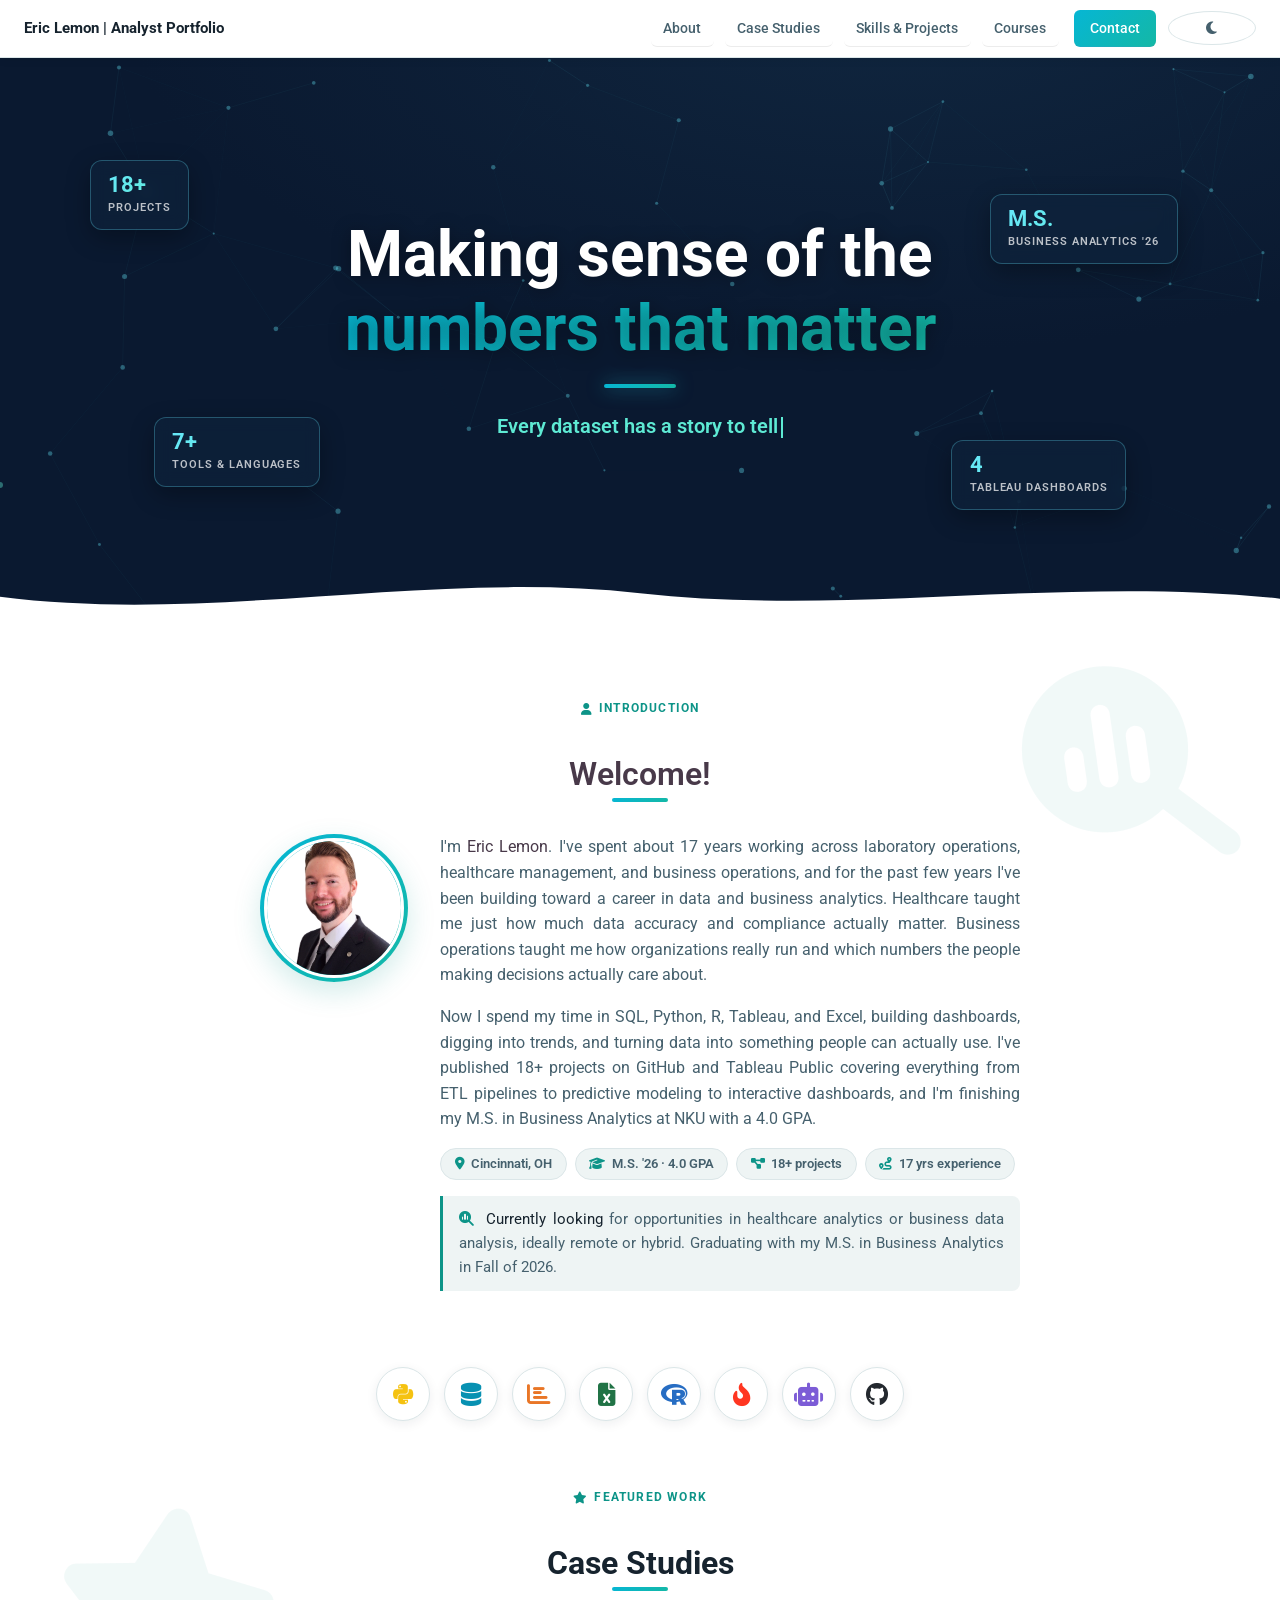
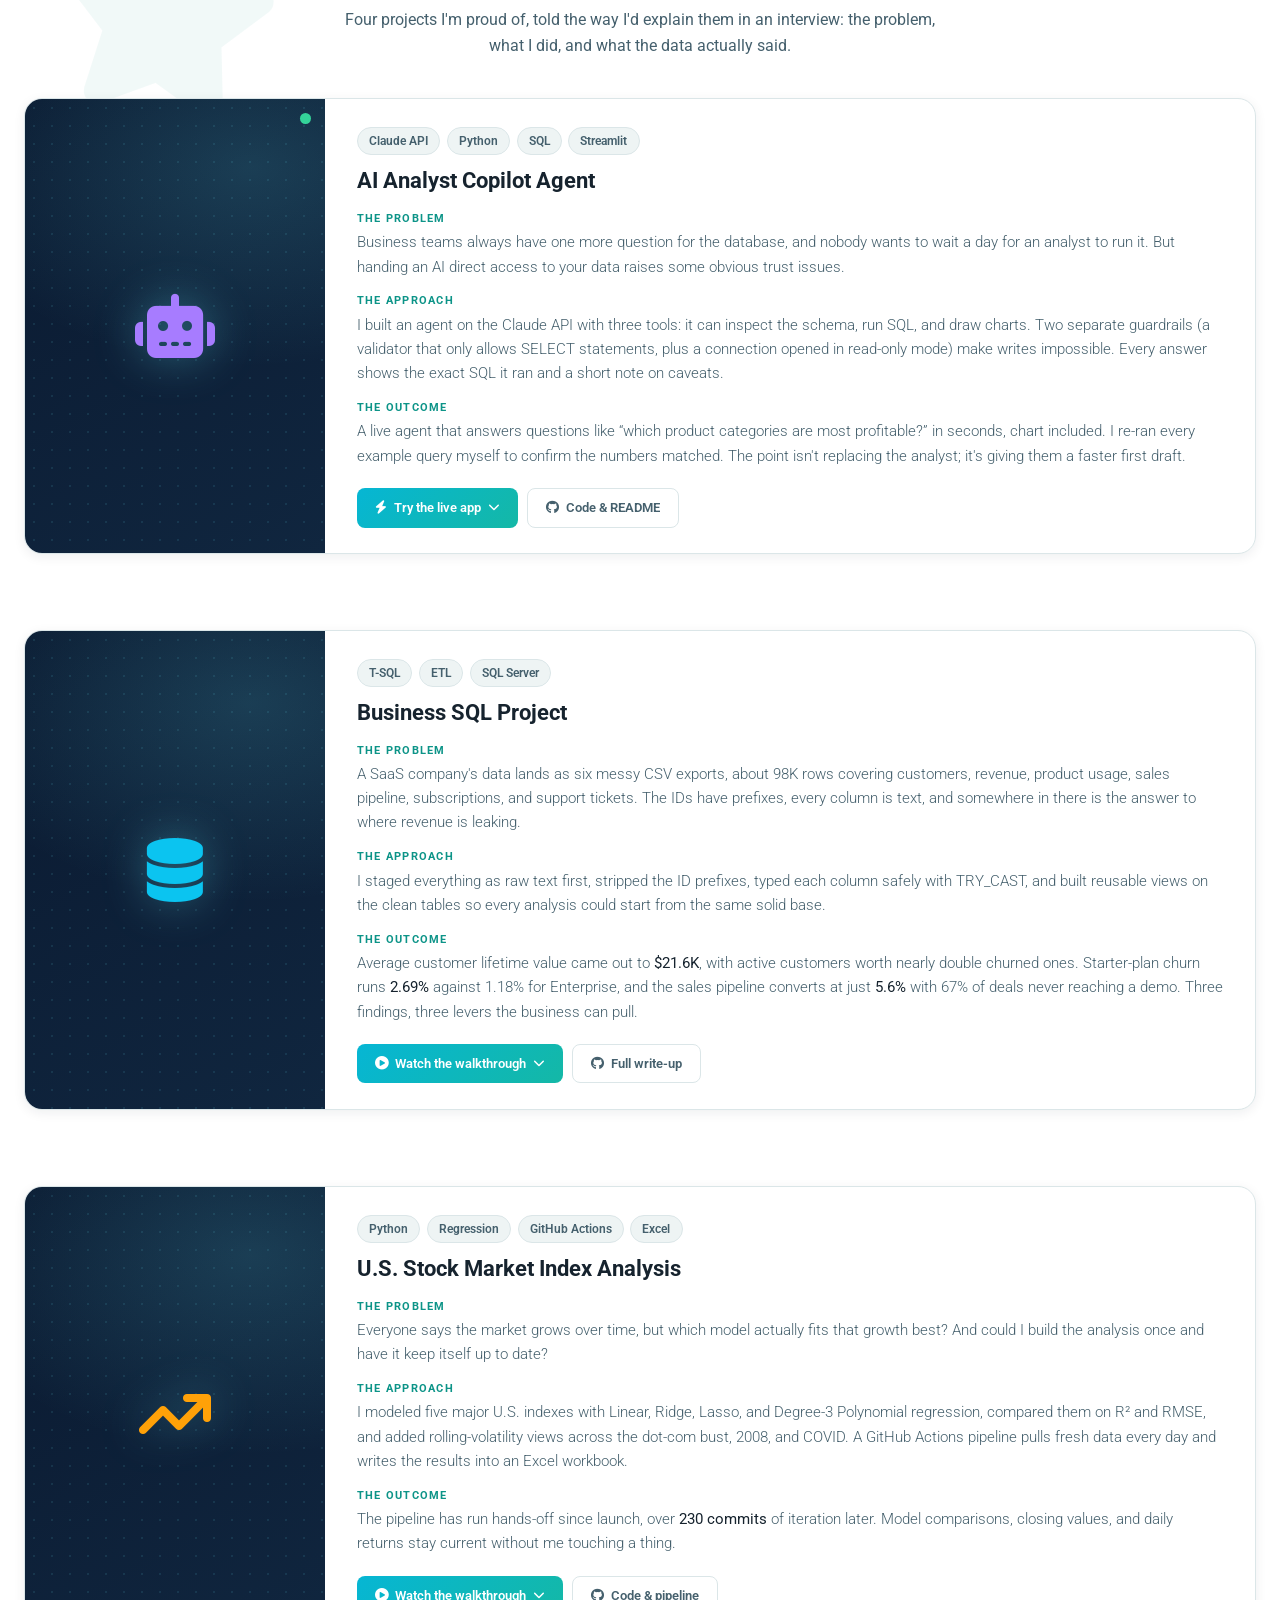
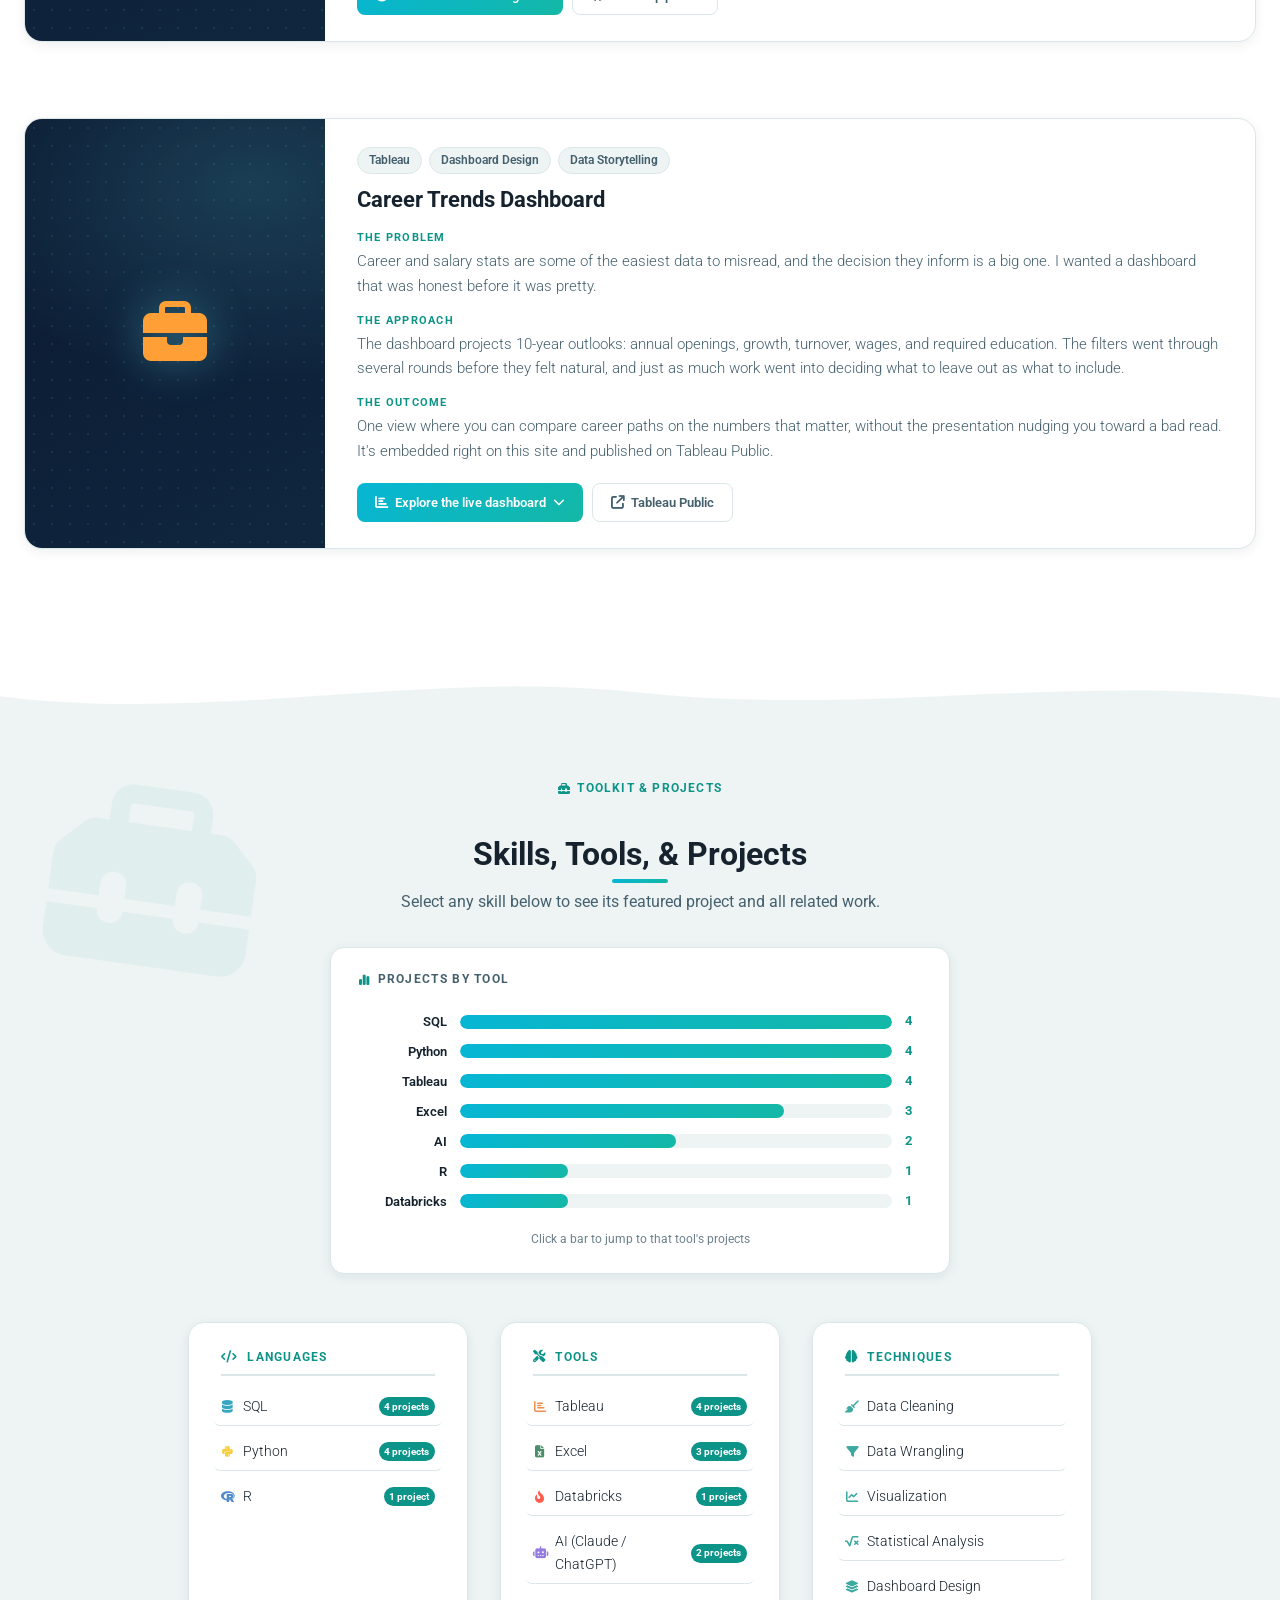
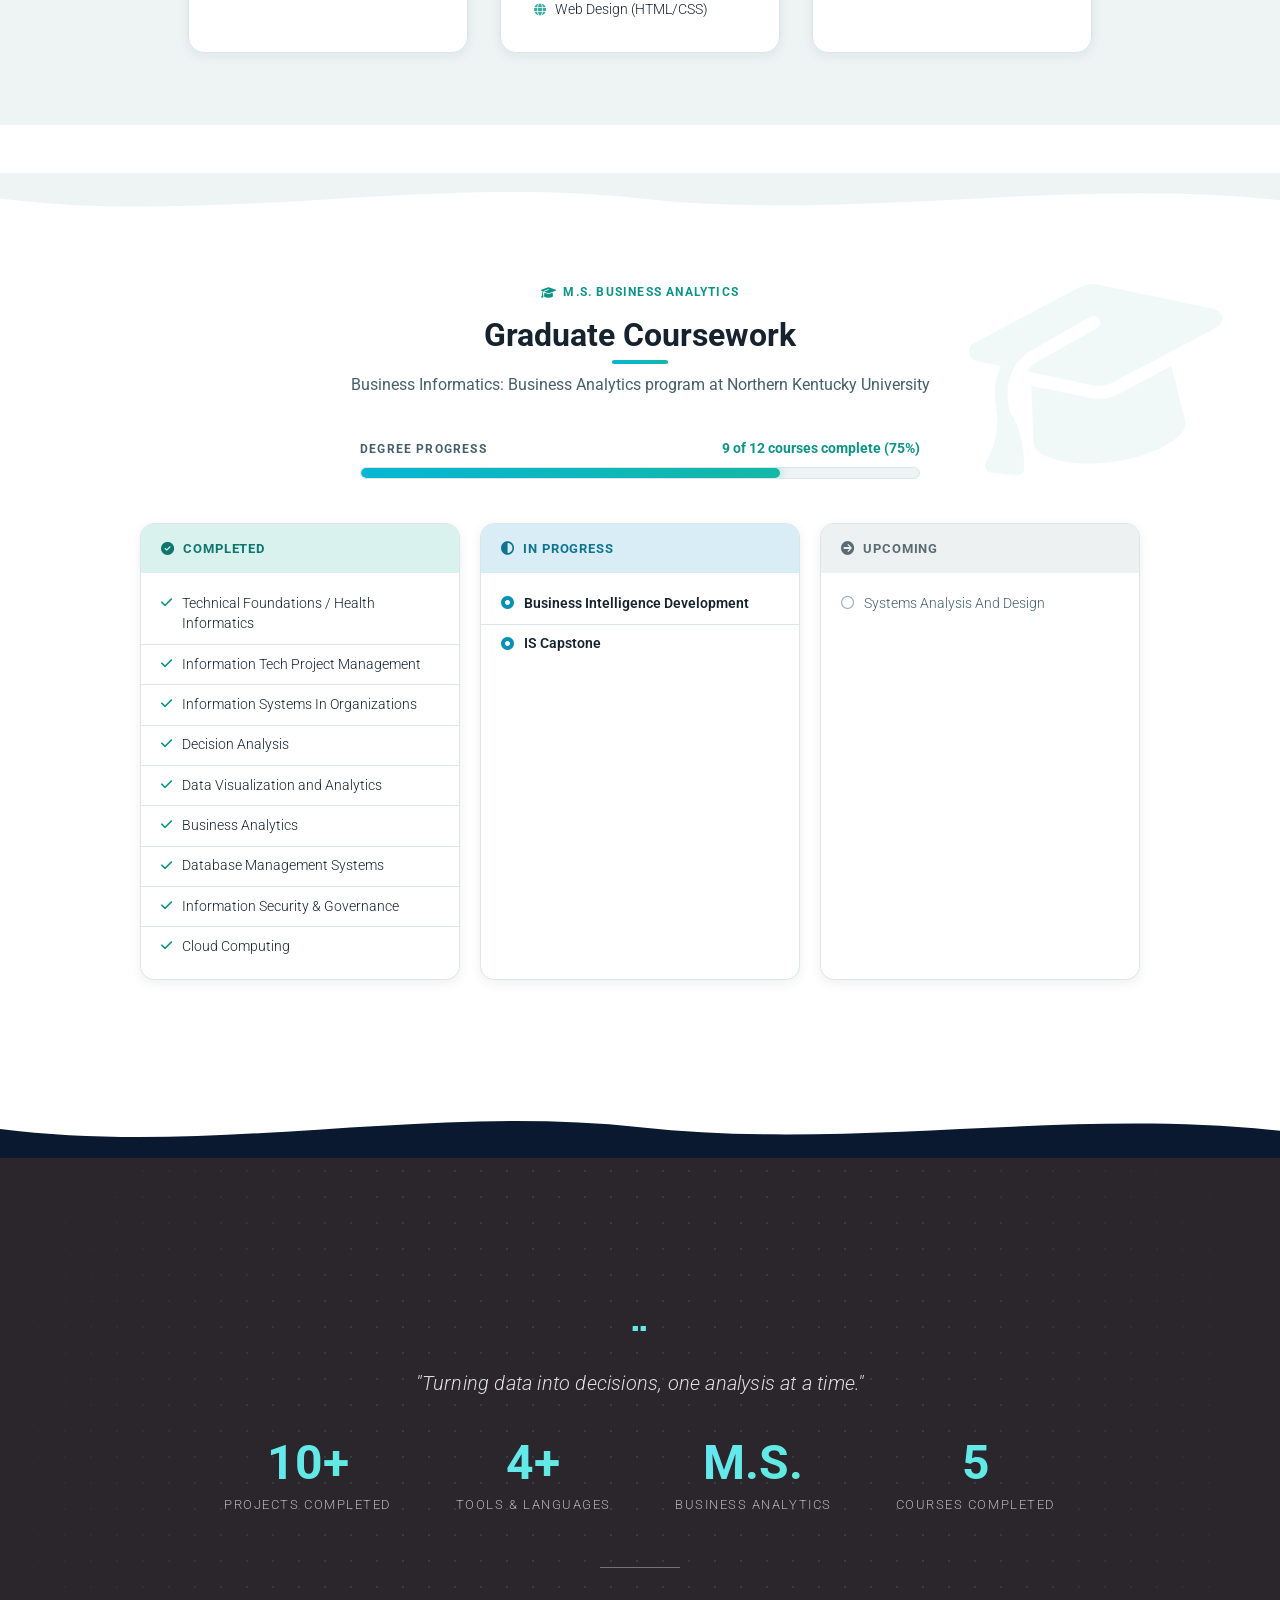
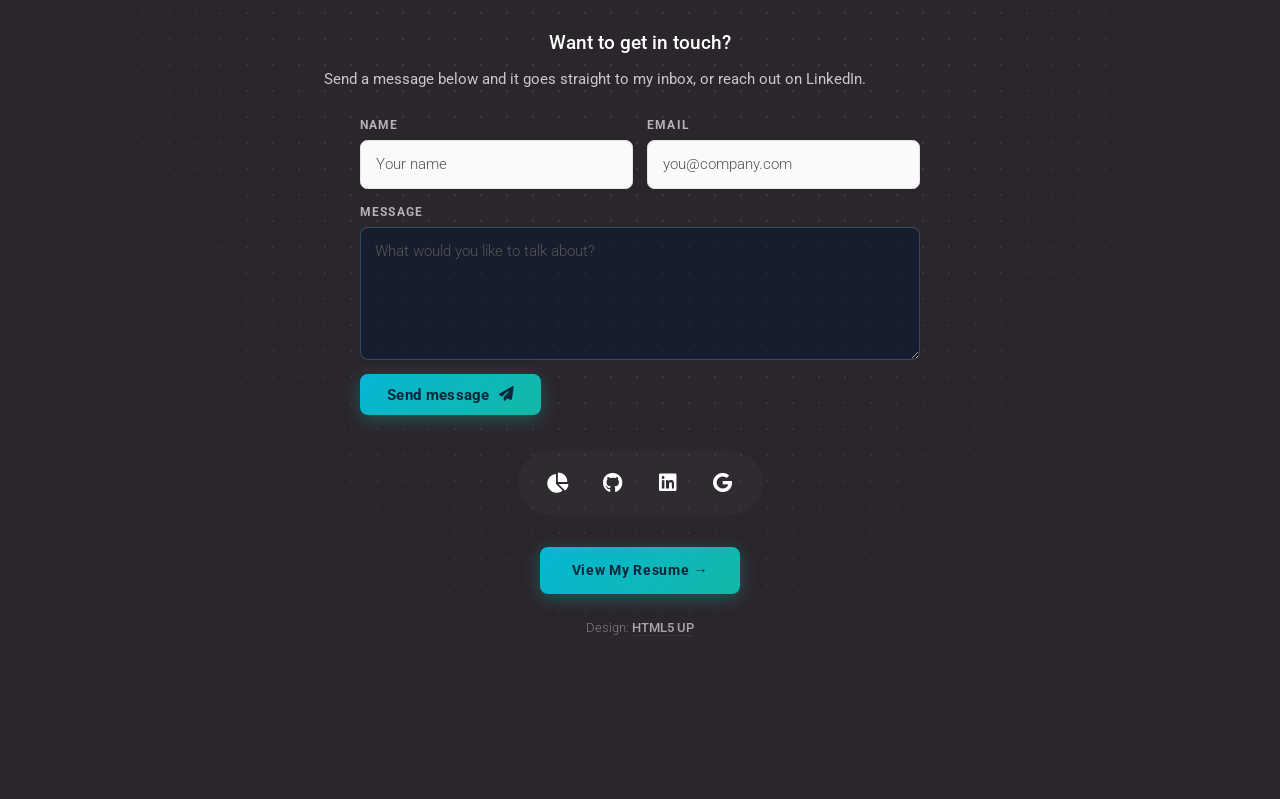
==== index.html @ 539ab20c "Rewrite About section to reflect real 17-year background Replaces the generic lab-tech framing with " ====
<!DOCTYPE HTML>
<html lang="en">
	<head>
		<!-- Google Tag Manager -->
		<script>(function(w,d,s,l,i){w[l]=w[l]||[];w[l].push({'gtm.start':
		new Date().getTime(),event:'gtm.js'});var f=d.getElementsByTagName(s)[0],
		j=d.createElement(s),dl=l!='dataLayer'?'&l='+l:'';j.async=true;j.src=
		'https://www.googletagmanager.com/gtm.js?id='+i+dl;f.parentNode.insertBefore(j,f);
		})(window,document,'script','dataLayer','GTM-KCMDSTGP');</script>

		<title>Eric Lemon | Data &amp; Business Analyst</title>
		<meta charset="utf-8" />
		<meta name="viewport" content="width=device-width, initial-scale=1, user-scalable=no" />
		<meta name="description" content="Eric Lemon, Business Analytics graduate student specializing in Tableau dashboards, SQL analysis, Python data pipelines, and data storytelling. M.S. candidate at Northern Kentucky University." />

		<meta property="og:type"        content="website" />
		<meta property="og:title"       content="Eric Lemon | Data &amp; Business Analyst" />
		<meta property="og:description" content="Portfolio of data and business analytics projects covering Tableau, SQL, Python, R, and Databricks. M.S. Business Analytics candidate." />
		<meta property="og:image"       content="https://ewlemon.github.io/EricLemonAnalystPortfolio.github.io/images/og-card.png" />
		<meta property="og:url"         content="https://ewlemon.github.io/EricLemonAnalystPortfolio.github.io/" />
		<meta name="twitter:card"       content="summary_large_image" />

		<link rel="icon" type="image/svg+xml" href="images/favicon.svg" />

		<link rel="stylesheet" href="assets/css/main.css?v=6" />
		<link rel="stylesheet" href="https://cdnjs.cloudflare.com/ajax/libs/font-awesome/6.5.0/css/all.min.css" />
		<link href="https://fonts.googleapis.com/css2?family=Roboto:wght@400;500;700&display=swap" rel="stylesheet">
		<noscript><link rel="stylesheet" href="assets/css/noscript.css" /></noscript>
		<link rel="stylesheet" href="assets/css/portfolio.css?v=11" />



	</head>

	<body class="homepage">

	<div id="page-loader">
		<div class="loader-dot"></div>
		<div class="loader-dot"></div>
		<div class="loader-dot"></div>
	</div>

	<button id="scroll-top" aria-label="Scroll to top"><i class="fa-solid fa-arrow-up"></i></button>

	<noscript>
		<iframe src="https://www.googletagmanager.com/ns.html?id=GTM-KCMDSTGP"
			height="0" width="0" style="display:none;visibility:hidden"></iframe>
	</noscript>

	<div id="page-wrapper">

	<!-- ═══════════════════════════════════════════════════════════
	     STICKY NAVIGATION
	═══════════════════════════════════════════════════════════ -->
	<nav id="site-nav">
		<span class="nav-brand">Eric Lemon | Analyst Portfolio</span>
		<div class="nav-right">
			<ul class="nav-links">
				<li><a href="#banner">About</a></li>
				<li><a href="#featured">Case Studies</a></li>
				<li><a href="#skills-tools">Skills &amp; Projects</a></li>
				<li><a href="#courses">Courses</a></li>
				<li><a href="#footer" class="nav-cta">Contact</a></li>
			</ul>
			<button id="dark-toggle" aria-label="Toggle dark mode" title="Toggle dark mode">
				<i class="fa-solid fa-moon" id="dark-icon"></i>
			</button>
			<button id="nav-toggle" aria-label="Toggle navigation">
				<span></span><span></span><span></span>
			</button>
		</div>
		<div id="scroll-progress"></div>
	</nav>


	<!-- ═══════════════════════════════════════════════════════════
	     HEADER / HERO
	═══════════════════════════════════════════════════════════ -->
	<div id="header">
		<canvas id="hero-canvas" aria-hidden="true"></canvas>

		<div class="hero-kpis" aria-hidden="true">
			<div class="kpi-card kpi-1">
				<span class="kpi-num">18+</span>
				<span class="kpi-label">Projects</span>
			</div>
			<div class="kpi-card kpi-2">
				<span class="kpi-num">7+</span>
				<span class="kpi-label">Tools &amp; Languages</span>
			</div>
			<div class="kpi-card kpi-3">
				<span class="kpi-num">M.S.</span>
				<span class="kpi-label">Business Analytics '26</span>
			</div>
			<div class="kpi-card kpi-4">
				<span class="kpi-num">4</span>
				<span class="kpi-label">Tableau Dashboards</span>
			</div>
		</div>

		<div class="inner">
			<header>
				<h1>Making sense of the <span class="grad-text">numbers that matter</span></h1>
				<div class="hero-bar"></div>
				<p class="hero-sub"><span id="typed-word">Every dataset has a story to tell</span><span class="typed-cursor" aria-hidden="true"></span></p>
			</header>
		</div>

		<div class="wave-divider hero-wave wd-fill-white">
			<svg viewBox="0 0 1440 64" preserveAspectRatio="none" aria-hidden="true">
				<path d="M0,34 C240,64 480,4 720,30 C960,56 1200,10 1440,36 L1440,64 L0,64 Z"></path>
			</svg>
		</div>
	</div>


	<!-- ═══════════════════════════════════════════════════════════
	     ABOUT / BANNER
	═══════════════════════════════════════════════════════════ -->
	<section id="banner">
		<i class="section-bg-icon bg-icon-right fa-solid fa-magnifying-glass-chart" aria-hidden="true"></i>
		<span class="section-eyebrow"><i class="fa-solid fa-user"></i> Introduction</span>
		<h2 class="sec-title"><strong>Welcome!</strong></h2>
		<div class="banner-inner fade-in">
			<div class="headshot-wrap">
				<img src="images/headshot.png" alt="Eric Lemon">
			</div>
			<div class="banner-text">
				<p>I'm <strong>Eric Lemon</strong>. I've spent about 17 years working across laboratory operations, healthcare management, and business operations, and for the past few years I've been building toward a career in data and business analytics. Healthcare taught me just how much data accuracy and compliance actually matter. Business operations taught me how organizations really run and which numbers the people making decisions actually care about.</p>
				<p>Now I spend my time in SQL, Python, R, Tableau, and Excel, building dashboards, digging into trends, and turning data into something people can actually use. I've published 18+ projects on GitHub and Tableau Public covering everything from ETL pipelines to predictive modeling to interactive dashboards, and I'm finishing my M.S. in Business Analytics at NKU with a 4.0 GPA.</p>
				<div class="about-facts">
					<span class="fact-chip"><i class="fa-solid fa-location-dot"></i> Cincinnati, OH</span>
					<span class="fact-chip"><i class="fa-solid fa-graduation-cap"></i> M.S. '26 &middot; 4.0 GPA</span>
					<span class="fact-chip"><i class="fa-solid fa-diagram-project"></i> 18+ projects</span>
					<span class="fact-chip"><i class="fa-solid fa-route"></i> 17 yrs experience</span>
				</div>
				<p class="seeking-note">
					<i class="fa-solid fa-magnifying-glass-chart"></i>
					<strong>Currently looking</strong> for opportunities in healthcare analytics or business data analysis, ideally remote or hybrid. Graduating with my M.S. in Business Analytics in Fall of 2026.
				</p>
			</div>
		</div>
	</section>


	<!-- ═══════════════════════════════════════════════════════════
	     TOOL STRIP (icon-only badges, single row)
	═══════════════════════════════════════════════════════════ -->
	<div class="tool-strip" aria-label="Tools and technologies">
		<span class="tool-badge" title="Python" aria-label="Python"><i class="fab fa-python tool-python"></i></span>
		<span class="tool-badge" title="SQL" aria-label="SQL"><i class="fas fa-database tool-sql"></i></span>
		<span class="tool-badge" title="Tableau" aria-label="Tableau"><i class="fas fa-chart-bar tool-tableau"></i></span>
		<span class="tool-badge" title="Excel" aria-label="Excel"><i class="fas fa-file-excel tool-excel"></i></span>
		<span class="tool-badge" title="R" aria-label="R"><i class="fab fa-r-project tool-r"></i></span>
		<span class="tool-badge" title="Databricks" aria-label="Databricks"><i class="fas fa-fire-flame-curved tool-databricks"></i></span>
		<span class="tool-badge" title="Claude / ChatGPT" aria-label="Claude / ChatGPT"><i class="fas fa-robot tool-ai"></i></span>
		<span class="tool-badge" title="GitHub" aria-label="GitHub"><i class="fab fa-github tool-github"></i></span>
	</div>

	<!-- ═══════════════════════════════════════════════════════════
	     FEATURED PROJECTS (case studies)
	═══════════════════════════════════════════════════════════ -->
	<section id="featured">
		<i class="section-bg-icon bg-icon-left fa-solid fa-star" aria-hidden="true"></i>
		<span class="section-eyebrow"><i class="fa-solid fa-star"></i> Featured Work</span>
		<h2 class="sec-title">Case Studies</h2>
		<p class="section-intro">Four projects I'm proud of, told the way I'd explain them in an interview: the problem, what I did, and what the data actually said.</p>

		<div class="featured-list">

			<article class="featured-card fade-in tilt-card"
				data-embed-src="https://analyst-copilot-agent-5gpanuic33nqb66wxlvcrd.streamlit.app/?embed=true"
				data-embed-height="850"
				data-embed-extra="allowfullscreen">
				<div class="fc-main">
				<div class="fc-visual fc-icon-visual" style="--fc-accent:#7c5cd6;">
					<i class="fa-solid fa-robot"></i>
					<span class="fc-live-dot" title="Live app"></span>
				</div>
				<div class="fc-body">
					<div class="fc-tags">
						<span class="fi-tag">Claude API</span><span class="fi-tag">Python</span><span class="fi-tag">SQL</span><span class="fi-tag">Streamlit</span>
					</div>
					<h3 class="fc-title">AI Analyst Copilot Agent</h3>
					<dl class="fc-case">
						<div><dt>The problem</dt><dd>Business teams always have one more question for the database, and nobody wants to wait a day for an analyst to run it. But handing an AI direct access to your data raises some obvious trust issues.</dd></div>
						<div><dt>The approach</dt><dd>I built an agent on the Claude API with three tools: it can inspect the schema, run SQL, and draw charts. Two separate guardrails (a validator that only allows SELECT statements, plus a connection opened in read-only mode) make writes impossible. Every answer shows the exact SQL it ran and a short note on caveats.</dd></div>
						<div><dt>The outcome</dt><dd>A live agent that answers questions like &ldquo;which product categories are most profitable?&rdquo; in seconds, chart included. I re-ran every example query myself to confirm the numbers matched. The point isn't replacing the analyst; it's giving them a faster first draft.</dd></div>
					</dl>
					<div class="fc-links">
						<button class="fc-link fc-link-primary fc-expand" data-show-label="Try the live app" data-hide-label="Hide the app" aria-expanded="false">
							<i class="fa-solid fa-bolt"></i> <span class="fc-expand-label">Try the live app</span> <i class="fa-solid fa-chevron-down fc-chev"></i>
						</button>
						<a href="https://github.com/ewlemon/analyst-copilot-agent" target="_blank" rel="noopener" class="fc-link"><i class="fab fa-github"></i> Code &amp; README</a>
					</div>
				</div>
				</div><!-- /fc-main -->
				<div class="fc-embed-panel"><div class="fc-embed-overflow"><div class="fc-embed-inner"></div></div></div>
			</article>

			<article class="featured-card fade-in tilt-card"
				data-embed-src="https://prezi.com/p/embed/22UxRRlGPnmYlEYpWKvC/"
				data-embed-height="700"
				data-embed-extra='webkitallowfullscreen mozallowfullscreen allowfullscreen allow="autoplay; fullscreen"'>
				<div class="fc-main">
				<div class="fc-visual fc-icon-visual" style="--fc-accent:#0891b2;">
					<i class="fa-solid fa-database"></i>
				</div>
				<div class="fc-body">
					<div class="fc-tags">
						<span class="fi-tag">T-SQL</span><span class="fi-tag">ETL</span><span class="fi-tag">SQL Server</span>
					</div>
					<h3 class="fc-title">Business SQL Project</h3>
					<dl class="fc-case">
						<div><dt>The problem</dt><dd>A SaaS company's data lands as six messy CSV exports, about 98K rows covering customers, revenue, product usage, sales pipeline, subscriptions, and support tickets. The IDs have prefixes, every column is text, and somewhere in there is the answer to where revenue is leaking.</dd></div>
						<div><dt>The approach</dt><dd>I staged everything as raw text first, stripped the ID prefixes, typed each column safely with TRY_CAST, and built reusable views on the clean tables so every analysis could start from the same solid base.</dd></div>
						<div><dt>The outcome</dt><dd>Average customer lifetime value came out to <strong>$21.6K</strong>, with active customers worth nearly double churned ones. Starter-plan churn runs <strong>2.69%</strong> against 1.18% for Enterprise, and the sales pipeline converts at just <strong>5.6%</strong> with 67% of deals never reaching a demo. Three findings, three levers the business can pull.</dd></div>
					</dl>
					<div class="fc-links">
						<button class="fc-link fc-link-primary fc-expand" data-show-label="Watch the walkthrough" data-hide-label="Hide the walkthrough" aria-expanded="false">
							<i class="fa-solid fa-circle-play"></i> <span class="fc-expand-label">Watch the walkthrough</span> <i class="fa-solid fa-chevron-down fc-chev"></i>
						</button>
						<a href="https://github.com/ewlemon/Business-SQL-Project/blob/main/README.md" target="_blank" rel="noopener" class="fc-link"><i class="fab fa-github"></i> Full write-up</a>
					</div>
				</div>
				</div><!-- /fc-main -->
				<div class="fc-embed-panel"><div class="fc-embed-overflow"><div class="fc-embed-inner"></div></div></div>
			</article>

			<article class="featured-card fade-in tilt-card"
				data-embed-src="https://prezi.com/p/embed/PR9nilFAxgJ8tyPwI5dP/"
				data-embed-height="700"
				data-embed-extra='webkitallowfullscreen mozallowfullscreen allowfullscreen allow="autoplay; fullscreen"'>
				<div class="fc-main">
				<div class="fc-visual fc-icon-visual" style="--fc-accent:#d97706;">
					<i class="fa-solid fa-arrow-trend-up"></i>
				</div>
				<div class="fc-body">
					<div class="fc-tags">
						<span class="fi-tag">Python</span><span class="fi-tag">Regression</span><span class="fi-tag">GitHub Actions</span><span class="fi-tag">Excel</span>
					</div>
					<h3 class="fc-title">U.S. Stock Market Index Analysis</h3>
					<dl class="fc-case">
						<div><dt>The problem</dt><dd>Everyone says the market grows over time, but which model actually fits that growth best? And could I build the analysis once and have it keep itself up to date?</dd></div>
						<div><dt>The approach</dt><dd>I modeled five major U.S. indexes with Linear, Ridge, Lasso, and Degree-3 Polynomial regression, compared them on R&sup2; and RMSE, and added rolling-volatility views across the dot-com bust, 2008, and COVID. A GitHub Actions pipeline pulls fresh data every day and writes the results into an Excel workbook.</dd></div>
						<div><dt>The outcome</dt><dd>The pipeline has run hands-off since launch, over <strong>230 commits</strong> of iteration later. Model comparisons, closing values, and daily returns stay current without me touching a thing.</dd></div>
					</dl>
					<div class="fc-links">
						<button class="fc-link fc-link-primary fc-expand" data-show-label="Watch the walkthrough" data-hide-label="Hide the walkthrough" aria-expanded="false">
							<i class="fa-solid fa-circle-play"></i> <span class="fc-expand-label">Watch the walkthrough</span> <i class="fa-solid fa-chevron-down fc-chev"></i>
						</button>
						<a href="https://github.com/ewlemon/Stock-Project" target="_blank" rel="noopener" class="fc-link"><i class="fab fa-github"></i> Code &amp; pipeline</a>
					</div>
				</div>
				</div><!-- /fc-main -->
				<div class="fc-embed-panel"><div class="fc-embed-overflow"><div class="fc-embed-inner"></div></div></div>
			</article>

			<article class="featured-card fade-in tilt-card"
				data-embed-src="https://public.tableau.com/views/LemonAssignmentFinal/Dashboard?:showVizHome=no&amp;:embed=true&amp;:toolbar=bottom"
				data-embed-height="950"
				data-embed-extra="allowfullscreen">
				<div class="fc-main">
				<div class="fc-visual fc-icon-visual" style="--fc-accent:#e97627;">
					<i class="fa-solid fa-briefcase"></i>
				</div>
				<div class="fc-body">
					<div class="fc-tags">
						<span class="fi-tag">Tableau</span><span class="fi-tag">Dashboard Design</span><span class="fi-tag">Data Storytelling</span>
					</div>
					<h3 class="fc-title">Career Trends Dashboard</h3>
					<dl class="fc-case">
						<div><dt>The problem</dt><dd>Career and salary stats are some of the easiest data to misread, and the decision they inform is a big one. I wanted a dashboard that was honest before it was pretty.</dd></div>
						<div><dt>The approach</dt><dd>The dashboard projects 10-year outlooks: annual openings, growth, turnover, wages, and required education. The filters went through several rounds before they felt natural, and just as much work went into deciding what to leave out as what to include.</dd></div>
						<div><dt>The outcome</dt><dd>One view where you can compare career paths on the numbers that matter, without the presentation nudging you toward a bad read. It's embedded right on this site and published on Tableau Public.</dd></div>
					</dl>
					<div class="fc-links">
						<button class="fc-link fc-link-primary fc-expand" data-show-label="Explore the live dashboard" data-hide-label="Hide the dashboard" aria-expanded="false">
							<i class="fa-solid fa-chart-bar"></i> <span class="fc-expand-label">Explore the live dashboard</span> <i class="fa-solid fa-chevron-down fc-chev"></i>
						</button>
						<a href="https://public.tableau.com/app/profile/eric.lemon/viz/LemonAssignmentFinal/Dashboard" target="_blank" rel="noopener" class="fc-link"><i class="fa-solid fa-arrow-up-right-from-square"></i> Tableau Public</a>
					</div>
				</div>
				</div><!-- /fc-main -->
				<div class="fc-embed-panel"><div class="fc-embed-overflow"><div class="fc-embed-inner"></div></div></div>
			</article>

		</div>
	</section>


	<div class="wave-divider wd-bg-light wd-fill-white">
		<svg viewBox="0 0 1440 64" preserveAspectRatio="none" aria-hidden="true">
			<path d="M0,30 C240,60 480,0 720,26 C960,52 1200,6 1440,32 L1440,0 L0,0 Z"></path>
		</svg>
	</div>


	<!-- ═══════════════════════════════════════════════════════════
	     SKILLS, TOOLS & PROJECTS  (fully merged)
	═══════════════════════════════════════════════════════════ -->
	<section id="skills-tools">
		<i class="section-bg-icon bg-icon-left fa-solid fa-toolbox" aria-hidden="true"></i>
		<div class="skills-inner">
			<div class="skills-header fade-in">
				<span class="section-eyebrow"><i class="fa-solid fa-toolbox"></i> Toolkit &amp; Projects</span>
				<h2 class="sec-title">Skills, Tools, &amp; Projects</h2>
				<p class="section-intro">
					Select any skill below to see its featured project and all related work.
				</p>
			</div>

			<div class="mini-chart fade-in" id="mini-chart">
				<p class="mc-title"><i class="fa-solid fa-chart-simple"></i> Projects by Tool</p>
				<div class="mc-row" data-skill="sql" role="button" tabindex="0" aria-label="View SQL projects">
					<span class="mc-label">SQL</span>
					<div class="mc-track"><div class="mc-bar" style="--w:100%"></div></div>
					<span class="mc-val">4</span>
				</div>
				<div class="mc-row" data-skill="python" role="button" tabindex="0" aria-label="View Python projects">
					<span class="mc-label">Python</span>
					<div class="mc-track"><div class="mc-bar" style="--w:100%"></div></div>
					<span class="mc-val">4</span>
				</div>
				<div class="mc-row" data-skill="tableau" role="button" tabindex="0" aria-label="View Tableau projects">
					<span class="mc-label">Tableau</span>
					<div class="mc-track"><div class="mc-bar" style="--w:100%"></div></div>
					<span class="mc-val">4</span>
				</div>
				<div class="mc-row" data-skill="excel" role="button" tabindex="0" aria-label="View Excel projects">
					<span class="mc-label">Excel</span>
					<div class="mc-track"><div class="mc-bar" style="--w:75%"></div></div>
					<span class="mc-val">3</span>
				</div>
				<div class="mc-row" data-skill="ai" role="button" tabindex="0" aria-label="View AI projects">
					<span class="mc-label">AI</span>
					<div class="mc-track"><div class="mc-bar" style="--w:50%"></div></div>
					<span class="mc-val">2</span>
				</div>
				<div class="mc-row" data-skill="r" role="button" tabindex="0" aria-label="View R projects">
					<span class="mc-label">R</span>
					<div class="mc-track"><div class="mc-bar" style="--w:25%"></div></div>
					<span class="mc-val">1</span>
				</div>
				<div class="mc-row" data-skill="databricks" role="button" tabindex="0" aria-label="View Databricks projects">
					<span class="mc-label">Databricks</span>
					<div class="mc-track"><div class="mc-bar" style="--w:25%"></div></div>
					<span class="mc-val">1</span>
				</div>
				<p class="mc-hint">Click a bar to jump to that tool's projects</p>
			</div>

			<div class="skills-grid">

				<!-- ── Languages ─────────────────────────────────── -->
				<div class="skill-category fade-in">
					<div class="category-label"><i class="fas fa-code"></i> Languages</div>
					<div class="skill-list">

						<div class="skill-pill has-projects" data-skill="sql" tabindex="0" role="button" aria-expanded="false">
							<i class="fas fa-database tool-sql"></i> SQL
							<span class="proj-count">4 projects</span>
						</div>

						<div class="skill-pill has-projects" data-skill="python" tabindex="0" role="button" aria-expanded="false">
							<i class="fab fa-python tool-python"></i> Python
							<span class="proj-count">4 projects</span>
						</div>

						<div class="skill-pill has-projects" data-skill="r" tabindex="0" role="button" aria-expanded="false">
							<i class="fab fa-r-project tool-r"></i> R
							<span class="proj-count">1 project</span>
						</div>

					</div>
				</div>

				<!-- ── Tools ─────────────────────────────────────── -->
				<div class="skill-category fade-in" style="--d:0.12s">
					<div class="category-label"><i class="fas fa-tools"></i> Tools</div>
					<div class="skill-list">

						<div class="skill-pill has-projects" data-skill="tableau" tabindex="0" role="button" aria-expanded="false">
							<i class="fas fa-chart-bar tool-tableau"></i> Tableau
							<span class="proj-count">4 projects</span>
						</div>

						<div class="skill-pill has-projects" data-skill="excel" tabindex="0" role="button" aria-expanded="false">
							<i class="fas fa-file-excel tool-excel"></i> Excel
							<span class="proj-count">3 projects</span>
						</div>

						<div class="skill-pill has-projects" data-skill="databricks" tabindex="0" role="button" aria-expanded="false">
							<i class="fas fa-fire-flame-curved tool-databricks"></i> Databricks
							<span class="proj-count">1 project</span>
						</div>

						<div class="skill-pill has-projects" data-skill="ai" tabindex="0" role="button" aria-expanded="false">
							<i class="fas fa-robot tool-ai"></i> AI (Claude / ChatGPT)
							<span class="proj-count">2 projects</span>
						</div>

						<div class="skill-pill">
							<i class="fas fa-globe"></i> Web Design (HTML/CSS)
						</div>

					</div>
				</div>

				<!-- ── Techniques ─────────────────────────────────── -->
				<div class="skill-category fade-in" style="--d:0.24s">
					<div class="category-label"><i class="fas fa-brain"></i> Techniques</div>
					<div class="skill-list">
						<div class="skill-pill"><i class="fas fa-broom"></i> Data Cleaning</div>
						<div class="skill-pill"><i class="fas fa-filter"></i> Data Wrangling</div>
						<div class="skill-pill"><i class="fas fa-chart-line"></i> Visualization</div>
						<div class="skill-pill"><i class="fas fa-square-root-alt"></i> Statistical Analysis</div>
						<div class="skill-pill"><i class="fas fa-layer-group"></i> Dashboard Design</div>
					</div>
				</div>

			</div><!-- /skills-grid -->

			<!-- Full-width project panel -->
			<div class="skill-content-panel" id="skill-content-panel" aria-live="polite">
				<div class="scp-overflow">
					<div class="scp-inner" id="scp-inner"></div>
				</div>
			</div>

		</div>
	</section>


	<div class="wave-divider wd-bg-white wd-fill-light">
		<svg viewBox="0 0 1440 64" preserveAspectRatio="none" aria-hidden="true">
			<path d="M0,28 C240,58 480,2 720,28 C960,54 1200,4 1440,30 L1440,0 L0,0 Z"></path>
		</svg>
	</div>


	<!-- ═══════════════════════════════════════════════════════════
	     COURSES
	═══════════════════════════════════════════════════════════ -->
	<section id="courses">
		<i class="section-bg-icon bg-icon-right fa-solid fa-graduation-cap" aria-hidden="true"></i>
		<div class="courses-wrap">
			<span class="section-eyebrow"><i class="fa-solid fa-graduation-cap"></i> M.S. Business Analytics</span>
			<h2 class="sec-title">Graduate Coursework</h2>
			<p class="section-intro courses-intro">
				Business Informatics: Business Analytics program at Northern Kentucky University
			</p>

			<div class="degree-progress fade-in" id="degree-progress" style="--p:75%">
				<div class="dp-labels">
					<span class="dp-caption">Degree Progress</span>
					<span class="dp-value">9 of 12 courses complete (75%)</span>
				</div>
				<div class="dp-track"><div class="dp-fill"></div></div>
			</div>

			<div class="courses-grid">

				<div class="course-col fade-in">
					<div class="course-col-header completed-header">
						<i class="fa-solid fa-circle-check"></i> Completed
					</div>
					<ul class="course-list">
						<li class="course-item"><i class="fa-solid fa-check course-icon completed-icon"></i>Technical Foundations / Health Informatics</li>
						<li class="course-item"><i class="fa-solid fa-check course-icon completed-icon"></i>Information Tech Project Management</li>
						<li class="course-item"><i class="fa-solid fa-check course-icon completed-icon"></i>Information Systems In Organizations</li>
						<li class="course-item"><i class="fa-solid fa-check course-icon completed-icon"></i>Decision Analysis</li>
						<li class="course-item"><i class="fa-solid fa-check course-icon completed-icon"></i>Data Visualization and Analytics</li>
						<li class="course-item"><i class="fa-solid fa-check course-icon completed-icon"></i>Business Analytics</li>
						<li class="course-item"><i class="fa-solid fa-check course-icon completed-icon"></i>Database Management Systems</li>
						<li class="course-item"><i class="fa-solid fa-check course-icon completed-icon"></i>Information Security &amp; Governance</li>
						<li class="course-item"><i class="fa-solid fa-check course-icon completed-icon"></i>Cloud Computing</li>
					</ul>
				</div>

				<div class="course-col fade-in" style="--d:0.12s">
					<div class="course-col-header current-header">
						<i class="fa-solid fa-circle-half-stroke"></i> In Progress
					</div>
					<ul class="course-list">
						<li class="course-item current-item"><i class="fa-solid fa-circle-dot course-icon current-icon"></i>Business Intelligence Development</li>
						<li class="course-item current-item"><i class="fa-solid fa-circle-dot course-icon current-icon"></i>IS Capstone</li>
					</ul>
				</div>

				<div class="course-col fade-in" style="--d:0.24s">
					<div class="course-col-header upcoming-header">
						<i class="fa-solid fa-circle-arrow-right"></i> Upcoming
					</div>
					<ul class="course-list">
						<li class="course-item upcoming-item"><i class="fa-regular fa-circle course-icon upcoming-icon"></i>Systems Analysis And Design</li>
					</ul>
				</div>

			</div>
		</div>
	</section>


	<div class="wave-divider wd-bg-navy wd-fill-white">
		<svg viewBox="0 0 1440 64" preserveAspectRatio="none" aria-hidden="true">
			<path d="M0,32 C240,62 480,4 720,30 C960,56 1200,8 1440,34 L1440,0 L0,0 Z"></path>
		</svg>
	</div>


	<!-- ═══════════════════════════════════════════════════════════
	     STATS + FOOTER (navy constellation)
	═══════════════════════════════════════════════════════════ -->
	<div id="footer" class="parallax-section">

		<div id="stats-section" class="overlay-content">
			<blockquote>"Turning data into decisions, one analysis at a time."</blockquote>
			<div class="stats-row">
				<div class="stat-item fade-in">
					<span class="stat-number" data-target="18" data-suffix="+">0</span>
					<span class="stat-label">Projects Completed</span>
				</div>
				<div class="stat-item fade-in" style="--d:0.1s">
					<span class="stat-number" data-target="7" data-suffix="+">0</span>
					<span class="stat-label">Tools &amp; Languages</span>
				</div>
				<div class="stat-item fade-in" style="--d:0.2s">
					<span class="stat-number" data-target="" data-static="M.S.">M.S.</span>
					<span class="stat-label">Business Analytics</span>
				</div>
				<div class="stat-item fade-in" style="--d:0.3s">
					<span class="stat-number" data-target="9" data-suffix="">0</span>
					<span class="stat-label">Courses Completed</span>
				</div>
			</div>
		</div>

		<div class="footer-rule"><span></span></div>

		<div class="footer-inner">
			<h3>Want to get in touch?</h3>
			<p>Send a message below and it goes straight to my inbox, or reach out on LinkedIn.</p>

			<form class="contact-form" action="https://formsubmit.co/ewlemon7@gmail.com" method="POST">
				<input type="hidden" name="_subject" value="Portfolio contact form">
				<input type="hidden" name="_next" value="https://ewlemon.github.io/EricLemonAnalystPortfolio.github.io/?sent=1#footer">
				<input type="text" name="_honey" style="display:none" tabindex="-1" autocomplete="off">
				<div class="cf-row">
					<label class="cf-field">
						<span>Name</span>
						<input type="text" name="name" required autocomplete="name" placeholder="Your name">
					</label>
					<label class="cf-field">
						<span>Email</span>
						<input type="email" name="email" required autocomplete="email" placeholder="you@company.com">
					</label>
				</div>
				<label class="cf-field">
					<span>Message</span>
					<textarea name="message" rows="4" required placeholder="What would you like to talk about?"></textarea>
				</label>
				<button type="submit" class="cf-submit">Send message <i class="fa-solid fa-paper-plane"></i></button>
				<p class="cf-sent" id="cf-sent" hidden><i class="fa-solid fa-circle-check"></i> Thanks! Your message is on its way. I'll get back to you soon.</p>
			</form>

			<ul class="icons">
				<li><a href="https://public.tableau.com/app/profile/eric.lemon/vizzes" title="Tableau"><i class="fa-solid fa-chart-pie"></i></a></li>
				<li><a href="https://github.com/ewlemon" title="GitHub"><i class="fab fa-github"></i></a></li>
				<li><a href="https://www.linkedin.com/in/ericlemon/" title="LinkedIn"><i class="fab fa-linkedin"></i></a></li>
				<li><a href="#" id="gmail-link" title="Gmail"><i class="fab fa-google"></i></a></li>
			</ul>
			<div class="parallax-cta">
				<a href="EricLemonResume.pdf" target="_blank" rel="noopener">View My Resume &rarr;</a>
			</div>
			<div class="footer-copy">Design: <a href="http://html5up.net">HTML5 UP</a></div>
		</div>

	</div>

	</div><!-- end #page-wrapper -->

	<!-- ═══════════════════════════════════════════════════════════
	     SCRIPTS
	═══════════════════════════════════════════════════════════ -->
	<script src="assets/js/hero-canvas.js?v=6"></script>
	<script src="assets/js/portfolio.js?v=11"></script>

	</body>
</html>
---- assets/css/main.css ----
/*
	Helios by HTML5 UP
	html5up.net | @ajlkn
	Free for personal and commercial use under the CCA 3.0 license (html5up.net/license)
*/

html, body, div, span, applet, object,
iframe, h1, h2, h3, h4, h5, h6, p, blockquote,
pre, a, abbr, acronym, address, big, cite,
code, del, dfn, em, img, ins, kbd, q, s, samp,
small, strike, strong, sub, sup, tt, var, b,
u, i, center, dl, dt, dd, ol, ul, li, fieldset,
form, label, legend, table, caption, tbody,
tfoot, thead, tr, th, td, article, aside,
canvas, details, embed, figure, figcaption,
footer, header, hgroup, menu, nav, output, ruby,
section, summary, time, mark, audio, video {
	margin: 0;
	padding: 0;
	border: 0;
	font-size: 100%;
	font: inherit;
	vertical-align: baseline;}

article, aside, details, figcaption, figure,
footer, header, hgroup, menu, nav, section {
	display: block;}

body {
	line-height: 1;
}

ol, ul {
	list-style: none;
}

blockquote, q {
	quotes: none;
}

	blockquote:before, blockquote:after, q:before, q:after {
		content: '';
		content: none;
	}

table {
	border-collapse: collapse;
	border-spacing: 0;
}

body {
	-webkit-text-size-adjust: none;
}

mark {
	background-color: transparent;
	color: inherit;
}

input::-moz-focus-inner {
	border: 0;
	padding: 0;
}

input, select, textarea {
	-moz-appearance: none;
	-webkit-appearance: none;
	-ms-appearance: none;
	appearance: none;
}

/* Basic */

	html {
		box-sizing: border-box;
	}

	*, *:before, *:after {
		box-sizing: inherit;
	}

	body {
		background: #f0f4f4;
		color: #5b5b5b;
		font-size: 15pt;
		line-height: 1.85em;
		font-family: 'Roboto', Arial, sans-serif;
		font-weight: 300;
	}

		body.is-preload *, body.is-preload *:before, body.is-preload *:after {
			-moz-animation: none !important;
			-webkit-animation: none !important;
			-ms-animation: none !important;
			animation: none !important;
			-moz-transition: none !important;
			-webkit-transition: none !important;
			-ms-transition: none !important;
			transition: none !important;
		}

	input, textarea, select {
		font-size: 15pt;
		line-height: 1.85em;
		font-family: 'Roboto', Arial, sans-serif;
		font-weight: 300;
	}

	h1, h2, h3, h4, h5, h6 {
		font-weight: 400;
		color: #483949;
		line-height: 1.25em;
	}

	h1 a, h2 a, h3 a, h4 a, h5 a, h6 a {
		color: inherit;
		text-decoration: none;
		border-bottom-color: transparent;
	}

	h1 strong, h2 strong, h3 strong, h4 strong, h5 strong, h6 strong {
		font-weight: 600;
	}

	h2 {
		font-size: 2.85em;
	}

	h3 {
		font-size: 1.25em;
	}

	h4 {
		font-size: 1em;
		margin: 0 0 0.25em 0;
	}

	strong, b {
		font-weight: 400;
		color: #483949;
	}

	em, i {
		font-style: italic;
	}

	a {
		color: inherit;
		border-bottom: solid 1px rgba(128, 128, 128, 0.15);
		text-decoration: none;
		-moz-transition: background-color 0.35s ease-in-out, color 0.35s ease-in-out, border-bottom-color 0.35s ease-in-out;
		-webkit-transition: background-color 0.35s ease-in-out, color 0.35s ease-in-out, border-bottom-color 0.35s ease-in-out;
		-ms-transition: background-color 0.35s ease-in-out, color 0.35s ease-in-out, border-bottom-color 0.35s ease-in-out;
		transition: background-color 0.35s ease-in-out, color 0.35s ease-in-out, border-bottom-color 0.35s ease-in-out;
	}

		a:hover {
			color: #ef8376;
			border-bottom-color: transparent;
		}

	sub {
		position: relative;
		top: 0.5em;
		font-size: 0.8em;
	}

	sup {
		position: relative;
		top: -0.5em;
		font-size: 0.8em;
	}

	blockquote {
		border-left: solid 0.5em #ddd;
		padding: 1em 0 1em 2em;
		font-style: italic;
	}

	p, ul, ol, dl, table {
		margin-bottom: 1em;
	}

	p {
		text-align: justify;
	}

	br.clear {
		clear: both;
	}

	hr {
		position: relative;
		display: block;
		border: 0;
		top: 4.5em;
		margin-bottom: 9em;
		height: 6px;
		border-top: solid 1px rgba(128, 128, 128, 0.2);
		border-bottom: solid 1px rgba(128, 128, 128, 0.2);
	}

		hr:before, hr:after {
			content: '';
			position: absolute;
			top: -8px;
			display: block;
			width: 1px;
			height: 21px;
			background: rgba(128, 128, 128, 0.2);
		}

		hr:before {
			left: -1px;
		}

		hr:after {
			right: -1px;
		}

	.timestamp {
		color: rgba(128, 128, 128, 0.75);
		font-size: 0.8em;
	}

/* Container */

	.container {
		margin: 0 auto;
		max-width: 100%;
		width: 1400px;
	}

		@media screen and (max-width: 1680px) {

			.container {
				width: 1200px;
			}

		}

		@media screen and (max-width: 1280px) {

			.container {
				width: 100%;
			}

		}

		@media screen and (max-width: 960px) {

			.container {
				width: 100%;
			}

		}

		@media screen and (max-width: 840px) {

			.container {
				width: 100%;
			}

		}

		@media screen and (max-width: 736px) {

			.container {
				width: 100%;
			}

		}

/* Row */

	.row {
		display: flex;
		flex-wrap: wrap;
		box-sizing: border-box;
		align-items: stretch;
	}

		.row > * {
			box-sizing: border-box;
		}

		.row.gtr-uniform > * > :last-child {
			margin-bottom: 0;
		}

		.row.aln-left {
			justify-content: flex-start;
		}

		.row.aln-center {
			justify-content: center;
		}

		.row.aln-right {
			justify-content: flex-end;
		}

		.row.aln-top {
			align-items: flex-start;
		}

		.row.aln-middle {
			align-items: center;
		}

		.row.aln-bottom {
			align-items: flex-end;
		}

		.row > .imp {
			order: -1;
		}

		.row > .col-1 {
			width: 8.33333%;
		}

		.row > .off-1 {
			margin-left: 8.33333%;
		}

		.row > .col-2 {
			width: 16.66667%;
		}

		.row > .off-2 {
			margin-left: 16.66667%;
		}

		.row > .col-3 {
			width: 25%;
		}

		.row > .off-3 {
			margin-left: 25%;
		}

		.row > .col-4 {
			width: 33.33333%;
		}

		.row > .off-4 {
			margin-left: 33.33333%;
		}

		.row > .col-5 {
			width: 41.66667%;
		}

		.row > .off-5 {
			margin-left: 41.66667%;
		}

		.row > .col-6 {
			width: 50%;
		}

		.row > .off-6 {
			margin-left: 50%;
		}

		.row > .col-7 {
			width: 58.33333%;
		}

		.row > .off-7 {
			margin-left: 58.33333%;
		}

		.row > .col-8 {
			width: 66.66667%;
		}

		.row > .off-8 {
			margin-left: 66.66667%;
		}

		.row > .col-9 {
			width: 75%;
		}

		.row > .off-9 {
			margin-left: 75%;
		}

		.row > .col-10 {
			width: 83.33333%;
		}

		.row > .off-10 {
			margin-left: 83.33333%;
		}

		.row > .col-11 {
			width: 91.66667%;
		}

		.row > .off-11 {
			margin-left: 91.66667%;
		}

		.row > .col-12 {
			width: 100%;
		}

		.row > .off-12 {
			margin-left: 100%;
		}

		.row.gtr-0 {
			margin-top: 0px;
			margin-left: 0px;
		}

			.row.gtr-0 > * {
				padding: 0px 0 0 0px;
			}

			.row.gtr-0.gtr-uniform {
				margin-top: 0px;
			}

				.row.gtr-0.gtr-uniform > * {
					padding-top: 0px;
				}

		.row.gtr-25 {
			margin-top: -10px;
			margin-left: -10px;
		}

			.row.gtr-25 > * {
				padding: 10px 0 0 10px;
			}

			.row.gtr-25.gtr-uniform {
				margin-top: -10px;
			}

				.row.gtr-25.gtr-uniform > * {
					padding-top: 10px;
				}

		.row.gtr-50 {
			margin-top: -20px;
			margin-left: -20px;
		}

			.row.gtr-50 > * {
				padding: 20px 0 0 20px;
			}

			.row.gtr-50.gtr-uniform {
				margin-top: -20px;
			}

				.row.gtr-50.gtr-uniform > * {
					padding-top: 20px;
				}

		.row {
			margin-top: -40px;
			margin-left: -40px;
		}

			.row > * {
				padding: 40px 0 0 40px;
			}

			.row.gtr-uniform {
				margin-top: -40px;
			}

				.row.gtr-uniform > * {
					padding-top: 40px;
				}

		.row.gtr-150 {
			margin-top: -60px;
			margin-left: -60px;
		}

			.row.gtr-150 > * {
				padding: 60px 0 0 60px;
			}

			.row.gtr-150.gtr-uniform {
				margin-top: -60px;
			}

				.row.gtr-150.gtr-uniform > * {
					padding-top: 60px;
				}

		.row.gtr-200 {
			margin-top: -80px;
			margin-left: -80px;
		}

			.row.gtr-200 > * {
				padding: 80px 0 0 80px;
			}

			.row.gtr-200.gtr-uniform {
				margin-top: -80px;
			}

				.row.gtr-200.gtr-uniform > * {
					padding-top: 80px;
				}

		@media screen and (max-width: 1680px) {

			.row {
				display: flex;
				flex-wrap: wrap;
				box-sizing: border-box;
				align-items: stretch;
			}

				.row > * {
					box-sizing: border-box;
				}

				.row.gtr-uniform > * > :last-child {
					margin-bottom: 0;
				}

				.row.aln-left {
					justify-content: flex-start;
				}

				.row.aln-center {
					justify-content: center;
				}

				.row.aln-right {
					justify-content: flex-end;
				}

				.row.aln-top {
					align-items: flex-start;
				}

				.row.aln-middle {
					align-items: center;
				}

				.row.aln-bottom {
					align-items: flex-end;
				}

				.row > .imp-wide {
					order: -1;
				}

				.row > .col-1-wide {
					width: 8.33333%;
				}

				.row > .off-1-wide {
					margin-left: 8.33333%;
				}

				.row > .col-2-wide {
					width: 16.66667%;
				}

				.row > .off-2-wide {
					margin-left: 16.66667%;
				}

				.row > .col-3-wide {
					width: 25%;
				}

				.row > .off-3-wide {
					margin-left: 25%;
				}

				.row > .col-4-wide {
					width: 33.33333%;
				}

				.row > .off-4-wide {
					margin-left: 33.33333%;
				}

				.row > .col-5-wide {
					width: 41.66667%;
				}

				.row > .off-5-wide {
					margin-left: 41.66667%;
				}

				.row > .col-6-wide {
					width: 50%;
				}

				.row > .off-6-wide {
					margin-left: 50%;
				}

				.row > .col-7-wide {
					width: 58.33333%;
				}

				.row > .off-7-wide {
					margin-left: 58.33333%;
				}

				.row > .col-8-wide {
					width: 66.66667%;
				}

				.row > .off-8-wide {
					margin-left: 66.66667%;
				}

				.row > .col-9-wide {
					width: 75%;
				}

				.row > .off-9-wide {
					margin-left: 75%;
				}

				.row > .col-10-wide {
					width: 83.33333%;
				}

				.row > .off-10-wide {
					margin-left: 83.33333%;
				}

				.row > .col-11-wide {
					width: 91.66667%;
				}

				.row > .off-11-wide {
					margin-left: 91.66667%;
				}

				.row > .col-12-wide {
					width: 100%;
				}

				.row > .off-12-wide {
					margin-left: 100%;
				}

				.row.gtr-0 {
					margin-top: 0px;
					margin-left: 0px;
				}

					.row.gtr-0 > * {
						padding: 0px 0 0 0px;
					}

					.row.gtr-0.gtr-uniform {
						margin-top: 0px;
					}

						.row.gtr-0.gtr-uniform > * {
							padding-top: 0px;
						}

				.row.gtr-25 {
					margin-top: -10px;
					margin-left: -10px;
				}

					.row.gtr-25 > * {
						padding: 10px 0 0 10px;
					}

					.row.gtr-25.gtr-uniform {
						margin-top: -10px;
					}

						.row.gtr-25.gtr-uniform > * {
							padding-top: 10px;
						}

				.row.gtr-50 {
					margin-top: -20px;
					margin-left: -20px;
				}

					.row.gtr-50 > * {
						padding: 20px 0 0 20px;
					}

					.row.gtr-50.gtr-uniform {
						margin-top: -20px;
					}

						.row.gtr-50.gtr-uniform > * {
							padding-top: 20px;
						}

				.row {
					margin-top: -40px;
					margin-left: -40px;
				}

					.row > * {
						padding: 40px 0 0 40px;
					}

					.row.gtr-uniform {
						margin-top: -40px;
					}

						.row.gtr-uniform > * {
							padding-top: 40px;
						}

				.row.gtr-150 {
					margin-top: -60px;
					margin-left: -60px;
				}

					.row.gtr-150 > * {
						padding: 60px 0 0 60px;
					}

					.row.gtr-150.gtr-uniform {
						margin-top: -60px;
					}

						.row.gtr-150.gtr-uniform > * {
							padding-top: 60px;
						}

				.row.gtr-200 {
					margin-top: -80px;
					margin-left: -80px;
				}

					.row.gtr-200 > * {
						padding: 80px 0 0 80px;
					}

					.row.gtr-200.gtr-uniform {
						margin-top: -80px;
					}

						.row.gtr-200.gtr-uniform > * {
							padding-top: 80px;
						}

		}

		@media screen and (max-width: 1280px) {

			.row {
				display: flex;
				flex-wrap: wrap;
				box-sizing: border-box;
				align-items: stretch;
			}

				.row > * {
					box-sizing: border-box;
				}

				.row.gtr-uniform > * > :last-child {
					margin-bottom: 0;
				}

				.row.aln-left {
					justify-content: flex-start;
				}

				.row.aln-center {
					justify-content: center;
				}

				.row.aln-right {
					justify-content: flex-end;
				}

				.row.aln-top {
					align-items: flex-start;
				}

				.row.aln-middle {
					align-items: center;
				}

				.row.aln-bottom {
					align-items: flex-end;
				}

				.row > .imp-normal {
					order: -1;
				}

				.row > .col-1-normal {
					width: 8.33333%;
				}

				.row > .off-1-normal {
					margin-left: 8.33333%;
				}

				.row > .col-2-normal {
					width: 16.66667%;
				}

				.row > .off-2-normal {
					margin-left: 16.66667%;
				}

				.row > .col-3-normal {
					width: 25%;
				}

				.row > .off-3-normal {
					margin-left: 25%;
				}

				.row > .col-4-normal {
					width: 33.33333%;
				}

				.row > .off-4-normal {
					margin-left: 33.33333%;
				}

				.row > .col-5-normal {
					width: 41.66667%;
				}

				.row > .off-5-normal {
					margin-left: 41.66667%;
				}

				.row > .col-6-normal {
					width: 50%;
				}

				.row > .off-6-normal {
					margin-left: 50%;
				}

				.row > .col-7-normal {
					width: 58.33333%;
				}

				.row > .off-7-normal {
					margin-left: 58.33333%;
				}

				.row > .col-8-normal {
					width: 66.66667%;
				}

				.row > .off-8-normal {
					margin-left: 66.66667%;
				}

				.row > .col-9-normal {
					width: 75%;
				}

				.row > .off-9-normal {
					margin-left: 75%;
				}

				.row > .col-10-normal {
					width: 83.33333%;
				}

				.row > .off-10-normal {
					margin-left: 83.33333%;
				}

				.row > .col-11-normal {
					width: 91.66667%;
				}

				.row > .off-11-normal {
					margin-left: 91.66667%;
				}

				.row > .col-12-normal {
					width: 100%;
				}

				.row > .off-12-normal {
					margin-left: 100%;
				}

				.row.gtr-0 {
					margin-top: 0px;
					margin-left: 0px;
				}

					.row.gtr-0 > * {
						padding: 0px 0 0 0px;
					}

					.row.gtr-0.gtr-uniform {
						margin-top: 0px;
					}

						.row.gtr-0.gtr-uniform > * {
							padding-top: 0px;
						}

				.row.gtr-25 {
					margin-top: -9px;
					margin-left: -9px;
				}

					.row.gtr-25 > * {
						padding: 9px 0 0 9px;
					}

					.row.gtr-25.gtr-uniform {
						margin-top: -9px;
					}

						.row.gtr-25.gtr-uniform > * {
							padding-top: 9px;
						}

				.row.gtr-50 {
					margin-top: -18px;
					margin-left: -18px;
				}

					.row.gtr-50 > * {
						padding: 18px 0 0 18px;
					}

					.row.gtr-50.gtr-uniform {
						margin-top: -18px;
					}

						.row.gtr-50.gtr-uniform > * {
							padding-top: 18px;
						}

				.row {
					margin-top: -36px;
					margin-left: -36px;
				}

					.row > * {
						padding: 36px 0 0 36px;
					}

					.row.gtr-uniform {
						margin-top: -36px;
					}

						.row.gtr-uniform > * {
							padding-top: 36px;
						}

				.row.gtr-150 {
					margin-top: -54px;
					margin-left: -54px;
				}

					.row.gtr-150 > * {
						padding: 54px 0 0 54px;
					}

					.row.gtr-150.gtr-uniform {
						margin-top: -54px;
					}

						.row.gtr-150.gtr-uniform > * {
							padding-top: 54px;
						}

				.row.gtr-200 {
					margin-top: -72px;
					margin-left: -72px;
				}

					.row.gtr-200 > * {
						padding: 72px 0 0 72px;
					}

					.row.gtr-200.gtr-uniform {
						margin-top: -72px;
					}

						.row.gtr-200.gtr-uniform > * {
							padding-top: 72px;
						}

		}

		@media screen and (max-width: 960px) {

			.row {
				display: flex;
				flex-wrap: wrap;
				box-sizing: border-box;
				align-items: stretch;
			}

				.row > * {
					box-sizing: border-box;
				}

				.row.gtr-uniform > * > :last-child {
					margin-bottom: 0;
				}

				.row.aln-left {
					justify-content: flex-start;
				}

				.row.aln-center {
					justify-content: center;
				}

				.row.aln-right {
					justify-content: flex-end;
				}

				.row.aln-top {
					align-items: flex-start;
				}

				.row.aln-middle {
					align-items: center;
				}

				.row.aln-bottom {
					align-items: flex-end;
				}

				.row > .imp-narrow {
					order: -1;
				}

				.row > .col-1-narrow {
					width: 8.33333%;
				}

				.row > .off-1-narrow {
					margin-left: 8.33333%;
				}

				.row > .col-2-narrow {
					width: 16.66667%;
				}

				.row > .off-2-narrow {
					margin-left: 16.66667%;
				}

				.row > .col-3-narrow {
					width: 25%;
				}

				.row > .off-3-narrow {
					margin-left: 25%;
				}

				.row > .col-4-narrow {
					width: 33.33333%;
				}

				.row > .off-4-narrow {
					margin-left: 33.33333%;
				}

				.row > .col-5-narrow {
					width: 41.66667%;
				}

				.row > .off-5-narrow {
					margin-left: 41.66667%;
				}

				.row > .col-6-narrow {
					width: 50%;
				}

				.row > .off-6-narrow {
					margin-left: 50%;
				}

				.row > .col-7-narrow {
					width: 58.33333%;
				}

				.row > .off-7-narrow {
					margin-left: 58.33333%;
				}

				.row > .col-8-narrow {
					width: 66.66667%;
				}

				.row > .off-8-narrow {
					margin-left: 66.66667%;
				}

				.row > .col-9-narrow {
					width: 75%;
				}

				.row > .off-9-narrow {
					margin-left: 75%;
				}

				.row > .col-10-narrow {
					width: 83.33333%;
				}

				.row > .off-10-narrow {
					margin-left: 83.33333%;
				}

				.row > .col-11-narrow {
					width: 91.66667%;
				}

				.row > .off-11-narrow {
					margin-left: 91.66667%;
				}

				.row > .col-12-narrow {
					width: 100%;
				}

				.row > .off-12-narrow {
					margin-left: 100%;
				}

				.row.gtr-0 {
					margin-top: 0px;
					margin-left: 0px;
				}

					.row.gtr-0 > * {
						padding: 0px 0 0 0px;
					}

					.row.gtr-0.gtr-uniform {
						margin-top: 0px;
					}

						.row.gtr-0.gtr-uniform > * {
							padding-top: 0px;
						}

				.row.gtr-25 {
					margin-top: -8px;
					margin-left: -8px;
				}

					.row.gtr-25 > * {
						padding: 8px 0 0 8px;
					}

					.row.gtr-25.gtr-uniform {
						margin-top: -8px;
					}

						.row.gtr-25.gtr-uniform > * {
							padding-top: 8px;
						}

				.row.gtr-50 {
					margin-top: -16px;
					margin-left: -16px;
				}

					.row.gtr-50 > * {
						padding: 16px 0 0 16px;
					}

					.row.gtr-50.gtr-uniform {
						margin-top: -16px;
					}

						.row.gtr-50.gtr-uniform > * {
							padding-top: 16px;
						}

				.row {
					margin-top: -32px;
					margin-left: -32px;
				}

					.row > * {
						padding: 32px 0 0 32px;
					}

					.row.gtr-uniform {
						margin-top: -32px;
					}

						.row.gtr-uniform > * {
							padding-top: 32px;
						}

				.row.gtr-150 {
					margin-top: -48px;
					margin-left: -48px;
				}

					.row.gtr-150 > * {
						padding: 48px 0 0 48px;
					}

					.row.gtr-150.gtr-uniform {
						margin-top: -48px;
					}

						.row.gtr-150.gtr-uniform > * {
							padding-top: 48px;
						}

				.row.gtr-200 {
					margin-top: -64px;
					margin-left: -64px;
				}

					.row.gtr-200 > * {
						padding: 64px 0 0 64px;
					}

					.row.gtr-200.gtr-uniform {
						margin-top: -64px;
					}

						.row.gtr-200.gtr-uniform > * {
							padding-top: 64px;
						}

		}

		@media screen and (max-width: 840px) {

			.row {
				display: flex;
				flex-wrap: wrap;
				box-sizing: border-box;
				align-items: stretch;
			}

				.row > * {
					box-sizing: border-box;
				}

				.row.gtr-uniform > * > :last-child {
					margin-bottom: 0;
				}

				.row.aln-left {
					justify-content: flex-start;
				}

				.row.aln-center {
					justify-content: center;
				}

				.row.aln-right {
					justify-content: flex-end;
				}

				.row.aln-top {
					align-items: flex-start;
				}

				.row.aln-middle {
					align-items: center;
				}

				.row.aln-bottom {
					align-items: flex-end;
				}

				.row > .imp-narrower {
					order: -1;
				}

				.row > .col-1-narrower {
					width: 8.33333%;
				}

				.row > .off-1-narrower {
					margin-left: 8.33333%;
				}

				.row > .col-2-narrower {
					width: 16.66667%;
				}

				.row > .off-2-narrower {
					margin-left: 16.66667%;
				}

				.row > .col-3-narrower {
					width: 25%;
				}

				.row > .off-3-narrower {
					margin-left: 25%;
				}

				.row > .col-4-narrower {
					width: 33.33333%;
				}

				.row > .off-4-narrower {
					margin-left: 33.33333%;
				}

				.row > .col-5-narrower {
					width: 41.66667%;
				}

				.row > .off-5-narrower {
					margin-left: 41.66667%;
				}

				.row > .col-6-narrower {
					width: 50%;
				}

				.row > .off-6-narrower {
					margin-left: 50%;
				}

				.row > .col-7-narrower {
					width: 58.33333%;
				}

				.row > .off-7-narrower {
					margin-left: 58.33333%;
				}

				.row > .col-8-narrower {
					width: 66.66667%;
				}

				.row > .off-8-narrower {
					margin-left: 66.66667%;
				}

				.row > .col-9-narrower {
					width: 75%;
				}

				.row > .off-9-narrower {
					margin-left: 75%;
				}

				.row > .col-10-narrower {
					width: 83.33333%;
				}

				.row > .off-10-narrower {
					margin-left: 83.33333%;
				}

				.row > .col-11-narrower {
					width: 91.66667%;
				}

				.row > .off-11-narrower {
					margin-left: 91.66667%;
				}

				.row > .col-12-narrower {
					width: 100%;
				}

				.row > .off-12-narrower {
					margin-left: 100%;
				}

				.row.gtr-0 {
					margin-top: 0px;
					margin-left: 0px;
				}

					.row.gtr-0 > * {
						padding: 0px 0 0 0px;
					}

					.row.gtr-0.gtr-uniform {
						margin-top: 0px;
					}

						.row.gtr-0.gtr-uniform > * {
							padding-top: 0px;
						}

				.row.gtr-25 {
					margin-top: -8px;
					margin-left: -8px;
				}

					.row.gtr-25 > * {
						padding: 8px 0 0 8px;
					}

					.row.gtr-25.gtr-uniform {
						margin-top: -8px;
					}

						.row.gtr-25.gtr-uniform > * {
							padding-top: 8px;
						}

				.row.gtr-50 {
					margin-top: -16px;
					margin-left: -16px;
				}

					.row.gtr-50 > * {
						padding: 16px 0 0 16px;
					}

					.row.gtr-50.gtr-uniform {
						margin-top: -16px;
					}

						.row.gtr-50.gtr-uniform > * {
							padding-top: 16px;
						}

				.row {
					margin-top: -32px;
					margin-left: -32px;
				}

					.row > * {
						padding: 32px 0 0 32px;
					}

					.row.gtr-uniform {
						margin-top: -32px;
					}

						.row.gtr-uniform > * {
							padding-top: 32px;
						}

				.row.gtr-150 {
					margin-top: -48px;
					margin-left: -48px;
				}

					.row.gtr-150 > * {
						padding: 48px 0 0 48px;
					}

					.row.gtr-150.gtr-uniform {
						margin-top: -48px;
					}

						.row.gtr-150.gtr-uniform > * {
							padding-top: 48px;
						}

				.row.gtr-200 {
					margin-top: -64px;
					margin-left: -64px;
				}

					.row.gtr-200 > * {
						padding: 64px 0 0 64px;
					}

					.row.gtr-200.gtr-uniform {
						margin-top: -64px;
					}

						.row.gtr-200.gtr-uniform > * {
							padding-top: 64px;
						}

		}

		@media screen and (max-width: 736px) {

			.row {
				display: flex;
				flex-wrap: wrap;
				box-sizing: border-box;
				align-items: stretch;
			}

				.row > * {
					box-sizing: border-box;
				}

				.row.gtr-uniform > * > :last-child {
					margin-bottom: 0;
				}

				.row.aln-left {
					justify-content: flex-start;
				}

				.row.aln-center {
					justify-content: center;
				}

				.row.aln-right {
					justify-content: flex-end;
				}

				.row.aln-top {
					align-items: flex-start;
				}

				.row.aln-middle {
					align-items: center;
				}

				.row.aln-bottom {
					align-items: flex-end;
				}

				.row > .imp-mobile {
					order: -1;
				}

				.row > .col-1-mobile {
					width: 8.33333%;
				}

				.row > .off-1-mobile {
					margin-left: 8.33333%;
				}

				.row > .col-2-mobile {
					width: 16.66667%;
				}

				.row > .off-2-mobile {
					margin-left: 16.66667%;
				}

				.row > .col-3-mobile {
					width: 25%;
				}

				.row > .off-3-mobile {
					margin-left: 25%;
				}

				.row > .col-4-mobile {
					width: 33.33333%;
				}

				.row > .off-4-mobile {
					margin-left: 33.33333%;
				}

				.row > .col-5-mobile {
					width: 41.66667%;
				}

				.row > .off-5-mobile {
					margin-left: 41.66667%;
				}

				.row > .col-6-mobile {
					width: 50%;
				}

				.row > .off-6-mobile {
					margin-left: 50%;
				}

				.row > .col-7-mobile {
					width: 58.33333%;
				}

				.row > .off-7-mobile {
					margin-left: 58.33333%;
				}

				.row > .col-8-mobile {
					width: 66.66667%;
				}

				.row > .off-8-mobile {
					margin-left: 66.66667%;
				}

				.row > .col-9-mobile {
					width: 75%;
				}

				.row > .off-9-mobile {
					margin-left: 75%;
				}

				.row > .col-10-mobile {
					width: 83.33333%;
				}

				.row > .off-10-mobile {
					margin-left: 83.33333%;
				}

				.row > .col-11-mobile {
					width: 91.66667%;
				}

				.row > .off-11-mobile {
					margin-left: 91.66667%;
				}

				.row > .col-12-mobile {
					width: 100%;
				}

				.row > .off-12-mobile {
					margin-left: 100%;
				}

				.row.gtr-0 {
					margin-top: 0px;
					margin-left: 0px;
				}

					.row.gtr-0 > * {
						padding: 0px 0 0 0px;
					}

					.row.gtr-0.gtr-uniform {
						margin-top: 0px;
					}

						.row.gtr-0.gtr-uniform > * {
							padding-top: 0px;
						}

				.row.gtr-25 {
					margin-top: -5px;
					margin-left: -5px;
				}

					.row.gtr-25 > * {
						padding: 5px 0 0 5px;
					}

					.row.gtr-25.gtr-uniform {
						margin-top: -5px;
					}

						.row.gtr-25.gtr-uniform > * {
							padding-top: 5px;
						}

				.row.gtr-50 {
					margin-top: -10px;
					margin-left: -10px;
				}

					.row.gtr-50 > * {
						padding: 10px 0 0 10px;
					}

					.row.gtr-50.gtr-uniform {
						margin-top: -10px;
					}

						.row.gtr-50.gtr-uniform > * {
							padding-top: 10px;
						}

				.row {
					margin-top: -20px;
					margin-left: -20px;
				}

					.row > * {
						padding: 20px 0 0 20px;
					}

					.row.gtr-uniform {
						margin-top: -20px;
					}

						.row.gtr-uniform > * {
							padding-top: 20px;
						}

				.row.gtr-150 {
					margin-top: -30px;
					margin-left: -30px;
				}

					.row.gtr-150 > * {
						padding: 30px 0 0 30px;
					}

					.row.gtr-150.gtr-uniform {
						margin-top: -30px;
					}

						.row.gtr-150.gtr-uniform > * {
							padding-top: 30px;
						}

				.row.gtr-200 {
					margin-top: -40px;
					margin-left: -40px;
				}

					.row.gtr-200 > * {
						padding: 40px 0 0 40px;
					}

					.row.gtr-200.gtr-uniform {
						margin-top: -40px;
					}

						.row.gtr-200.gtr-uniform > * {
							padding-top: 40px;
						}

		}

/* Sections/Article */

	section, article {
		margin-bottom: 3em;
	}

		section > :last-child, section:last-child, article > :last-child, article:last-child {
			margin-bottom: 0;
		}

		section.special > header, section.special > footer, article.special > header, article.special > footer {
			text-align: center;
		}

	.row > section, .row > article {
		margin-bottom: 0;
	}

	header {
		margin: 0 0 1em 0;
	}

		header > p {
			display: block;
			font-size: 1.5em;
			margin: 1em 0 2em 0;
			line-height: 1.5em;
			text-align: inherit;
		}

	footer {
		margin: 2.5em 0 0 0;
	}

/* Image */

	.image {
		position: relative;
		display: inline-block;
		border: 0;
		outline: 0;
	}

		.image img {
			display: block;
			width: 100%;
		}

		.image.fit {
			display: block;
			width: 100%;
		}

		.image.featured {
			display: block;
			width: 100%;
			margin: 0 0 4em 0;
		}

		.image.left {
			float: left;
			margin: 0 2em 2em 0;
		}

		.image.centered {
			display: block;
			margin: 0 0 2em 0;
		}

			.image.centered img {
				margin: 0 auto;
				width: auto;
			}

/* List */

	ul {
		list-style: disc;
		padding-left: 1em;
	}

		ul li {
			padding-left: 0.5em;
		}

	ol {
		list-style: decimal;
		padding-left: 1.25em;
	}

		ol li {
			padding-left: 0.25em;
		}

/* Actions */

	ul.actions {
		margin: 3em 0 0 0;
		list-style: none;
		padding-left: 0;
	}

		form ul.actions {
			margin-top: 0;
		}

		ul.actions li {
			display: inline-block;
			margin: 0 0.75em 0 0.75em;
			padding-left: 0;
		}

			ul.actions li:first-child {
				margin-left: 0;
			}

			ul.actions li:last-child {
				margin-right: 0;
			}

/* Divided */

	ul.divided {
		list-style: none;
		padding-left: 0;
	}

		ul.divided li {
			border-top: solid 1px rgba(128, 128, 128, 0.2);
			padding-top: 1.5em;
			margin-top: 1.5em;
			padding-left: 0;
		}

			ul.divided li:first-child {
				border-top: 0;
				padding-top: 0;
				margin-top: 0;
			}

/* Menu */

	ul.menu {
		height: 1em;
		line-height: 1em;
		list-style: none;
		padding-left: 0;
	}

		ul.menu li {
			display: inline-block;
			border-left: solid 1px rgba(128, 128, 128, 0.2);
			padding-left: 1.25em;
			margin-left: 1.25em;
		}

			ul.menu li:first-child {
				border-left: 0;
				padding-left: 0;
				margin-left: 0;
			}

/* Icons */

	ul.icons {
		position: relative;
		background: rgba(128, 128, 128, 0.05);
		border-radius: 4em;
		display: inline-block;
		padding: 0.35em 0.75em 0.35em 0.75em;
		font-size: 1.25em;
		cursor: default;
		list-style: none;
	}

		ul.icons li {
			display: inline-block;
			padding-left: 0;
		}

			ul.icons li a {
				display: inline-block;
				background: none;
				width: 2.5em;
				height: 2.5em;
				line-height: 2.5em;
				text-align: center;
				border-radius: 100%;
				border: 0;
				color: inherit;
			}

				ul.icons li a:hover {
					color: #ef8376;
				}

/* Form */

	form label {
		display: block;
		font-weight: 400;
		color: #483949;
		margin: 0 0 1em 0;
	}

	form input[type="text"],
	form input[type="email"],
	form input[type="password"],
	form select,
	form textarea {
		-webkit-appearance: none;
		appearance: none;
		display: block;
		border: 0;
		background: #fafafa;
		width: 100%;
		border-radius: 0.5em;
		border: solid 1px #E5E5E5;
		padding: 1em;
		-moz-transition: background-color 0.35s ease-in-out, border-color 0.35s ease-in-out;
		-webkit-transition: background-color 0.35s ease-in-out, border-color 0.35s ease-in-out;
		-ms-transition: background-color 0.35s ease-in-out, border-color 0.35s ease-in-out;
		transition: background-color 0.35s ease-in-out, border-color 0.35s ease-in-out;
	}

		form input[type="text"]:focus,
		form input[type="email"]:focus,
		form input[type="password"]:focus,
		form select:focus,
		form textarea:focus {
			background: #fff;
			border-color: #df7366;
		}

	form input[type="text"],
	form input[type="email"],
	form input[type="password"],
	form select {
		line-height: 1em;
	}

	form textarea {
		min-height: 9em;
	}

	form ::-webkit-input-placeholder {
		color: #555 !important;
	}

	form :-moz-placeholder {
		color: #555 !important;
	}

	form ::-moz-placeholder {
		color: #555 !important;
	}

	form :-ms-input-placeholder {
		color: #555 !important;
	}

	form ::-moz-focus-inner {
		border: 0;
	}

/* Table */

	table {
		width: 100%;
	}

		table.default {
			width: 100%;
		}

			table.default tbody tr {
				border-top: solid 1px #e5e5e5;
			}

				table.default tbody tr:first-child {
					border-top: 0;
				}

				table.default tbody tr:nth-child(2n+1) {
					background: #fafafa;
				}

			table.default td {
				padding: 0.5em 1em 0.5em 1em;
			}

			table.default th {
				text-align: left;
				font-weight: 400;
				padding: 0.5em 1em 0.5em 1em;
			}

			table.default thead {
				border-bottom: solid 2px #e5e5e5;
			}

			table.default tfoot {
				border-top: solid 2px #e5e5e5;
			}

/* Button */

	input[type="button"],
	input[type="submit"],
	input[type="reset"],
	button,
	.button {
		position: relative;
		display: inline-block;
		background: #df7366;
		color: #fff;
		text-align: center;
		border-radius: 0.5em;
		text-decoration: none;
		padding: 0.65em 3em 0.65em 3em;
		border: 0;
		cursor: pointer;
		outline: 0;
		font-weight: 300;
		-moz-transition: background-color 0.35s ease-in-out, color 0.35s ease-in-out, border-bottom-color 0.35s ease-in-out;
		-webkit-transition: background-color 0.35s ease-in-out, color 0.35s ease-in-out, border-bottom-color 0.35s ease-in-out;
		-ms-transition: background-color 0.35s ease-in-out, color 0.35s ease-in-out, border-bottom-color 0.35s ease-in-out;
		transition: background-color 0.35s ease-in-out, color 0.35s ease-in-out, border-bottom-color 0.35s ease-in-out;
	}

		input[type="button"]:hover,
		input[type="submit"]:hover,
		input[type="reset"]:hover,
		button:hover,
		.button:hover {
			color: #fff;
			background: #ef8376;
		}

		input[type="button"].alt,
		input[type="submit"].alt,
		input[type="reset"].alt,
		button.alt,
		.button.alt {
			background: #2B252C;
		}

			input[type="button"].alt:hover,
			input[type="submit"].alt:hover,
			input[type="reset"].alt:hover,
			button.alt:hover,
			.button.alt:hover {
				background: #3B353C;
			}

/* Post */

	.post.stub {
		text-align: center;
	}

		.post.stub header {
			margin: 0;
		}

/* Icons */

	.icon {
		text-decoration: none;
		text-decoration: none;
	}

		.icon:before {
			-moz-osx-font-smoothing: grayscale;
			-webkit-font-smoothing: antialiased;
			display: inline-block;
			font-style: normal;
			font-variant: normal;
			text-rendering: auto;
			line-height: 1;
			text-transform: none !important;
			font-family: 'Font Awesome 5 Free';
			font-weight: 400;
		}

		.icon:before {
			line-height: inherit;
			font-size: 1.25em;
		}

		.icon > .label {
			display: none;
		}

		.icon.solid:before {
			font-weight: 900;
		}

		.icon.brands:before {
			font-family: 'Font Awesome 5 Brands';
		}

		.icon.circled {
			position: relative;
			display: inline-block;
			background: #2b252c;
			color: #fff;
			border-radius: 100%;
			width: 3em;
			height: 3em;
			line-height: 3em;
			text-align: center;
			font-size: 1.25em;
		}

			header .icon.circled {
				margin: 0 0 2em 0;
			}

/* Wrapper */

	.wrapper {
		background: #fff;
		margin: 0 0 2em 0;
		padding: 6em 0 6em 0;
	}

		.wrapper.style2 {
			padding-top: 0;
		}

/* Header */

	#header {
		position: relative;
		
		background-size: cover;
		background-position: center center;
		background-attachment: fixed;
		color: #fff;
		text-align: center;
		padding: 10em 0;
		cursor: default;
		display: flex;
		align-items: center;
		justify-content: center;
	}

		#header:before {
			display: none;
		}

		#header .inner {
			position: relative;
			z-index: 1;
			margin: 0;
			display: flex;
			flex-direction: column;
			align-items: center;
		}

		#header header {
			display: block;
		}

			#header header > p {
				font-size: 1.25em;
				margin: 0;
			}

		#header h1 {
			color: #fff;
			font-size: 3em;
			line-height: 1em;
		}

			#header h1 a {
				color: inherit;
			}

		#header .button {
			display: inline-block;
			border-radius: 100%;
			width: 4.5em;
			height: 4.5em;
			line-height: 4.5em;
			text-align: center;
			font-size: 1.25em;
			padding: 0;
		}

		#header hr {
			top: 1.5em;
			margin-bottom: 3em;
			border-bottom-color: rgba(192, 192, 192, 0.35);
			box-shadow: inset 0 1px 0 0 rgba(192, 192, 192, 0.35);
		}

			#header hr:before, #header hr:after {
				background: rgba(192, 192, 192, 0.35);
			}

		#header footer {
			margin: 1em 0 0 0;
		}

	body.homepage #header {
		height: auto;
		min-height: 0;
		padding: 10em 0;
		display: flex;
		align-items: center;
		justify-content: center;
	}

		body.homepage #header h1 {
			font-size: 4em;
		}

		body.homepage #header:after {
			content: '';
			background: #000;
			display: block;
			position: absolute;
			left: 0;
			top: 0;
			width: 100%;
			height: 100%;
			opacity: 0;
			-moz-transition: opacity 2.5s ease-in-out;
			-webkit-transition: opacity 2.5s ease-in-out;
			-ms-transition: opacity 2.5s ease-in-out;
			transition: opacity 1.5s ease-in-out;
			-moz-transition-delay: 0.5s;
			-webkit-transition-delay: 0.5s;
			-ms-transition-delay: 0.5s;
			transition-delay: 0.5s;
		}

	body.homepage.is-preload #header:after {
		opacity: 1;
	}

/* Nav */

	#nav {
		position: absolute;
		top: 0;
		left: 0;
		width: 100%;
		text-align: center;
		padding: 1.5em 0 1.5em 0;
		z-index: 1;
		overflow: hidden;
	}

		#nav > ul {
			line-height: 0px;
			position: relative;
			display: inline-block;
			margin: 0;
			height: 21px;
			border-left: solid 1px rgba(192, 192, 192, 0.35);
			border-right: solid 1px rgba(192, 192, 192, 0.35);
		}

			#nav > ul:before, #nav > ul:after {
				content: '';
				display: block;
				width: 300%;
				position: absolute;
				top: 50%;
				margin-top: -2px;
				height: 5px;
				border-top: solid 1px rgba(192, 192, 192, 0.35);
				border-bottom: solid 1px rgba(192, 192, 192, 0.35);
			}

			#nav > ul:before {
				left: 100%;
				margin-left: 1px;
			}

			#nav > ul:after {
				right: 100%;
				margin-right: 1px;
			}

			#nav > ul > li {
				display: inline-block;
				margin: -9px 0.5em 0 0.5em;
				border-radius: 0.5em;
				padding: 0.85em;
				border: solid 1px transparent;
				-moz-transition: color 0.35s ease-in-out, border-color 0.35s ease-in-out;
				-webkit-transition: color 0.35s ease-in-out, border-color 0.35s ease-in-out;
				-ms-transition: color 0.35s ease-in-out, border-color 0.35s ease-in-out;
				transition: color 0.35s ease-in-out, border-color 0.35s ease-in-out;
			}

				#nav > ul > li.active {
					border-color: rgba(192, 192, 192, 0.35);
				}

				#nav > ul > li > a, #nav > ul > li > span {
					display: block;
					color: inherit;
					text-decoration: none;
					border: 0;
					outline: 0;
				}

				#nav > ul > li > ul {
					display: none;
				}

	.dropotron {
		background: rgba(255, 255, 255, 0.975);
		padding: 1em 1.25em 1em 1.25em;
		line-height: 1em;
		height: auto;
		text-align: left;
		border-radius: 0.5em;
		box-shadow: 0 0.15em 0.25em 0 rgba(0, 0, 0, 0.25);
		min-width: 12em;
		margin-top: -1em;
		list-style: none;
	}

		.dropotron li {
			border-top: solid 1px rgba(128, 128, 128, 0.2);
			color: #5b5b5b;
			padding-left: 0;
		}

			.dropotron li:first-child {
				border-top: 0;
			}

			.dropotron li:hover {
				color: #ef8376;
			}

			.dropotron li a, .dropotron li span {
				display: block;
				border: 0;
				padding: 0.5em 0 0.5em 0;
				-moz-transition: color 0.35s ease-in-out;
				-webkit-transition: color 0.35s ease-in-out;
				-ms-transition: color 0.35s ease-in-out;
				transition: color 0.35s ease-in-out;
			}

		.dropotron.level-0 {
			margin-top: 2em;
			font-size: 0.9em;
		}

			.dropotron.level-0:before {
				content: '';
				position: absolute;
				left: 50%;
				top: -0.7em;
				margin-left: -0.75em;
				border-bottom: solid 0.75em rgba(255, 255, 255, 0.975);
				border-left: solid 0.75em rgba(64, 64, 64, 0);
				border-right: solid 0.75em rgba(64, 64, 64, 0);
			}

/* Banner */

	#banner {
		background: #fff;
		text-align: center;
		padding: 4.5em 0 4.5em 0;
		margin-bottom: 0;
	}

		#banner header > p {
			margin-bottom: 0;
		}

/* Content */

	#content > hr {
		top: 3em;
		margin-bottom: 6em;
	}

	#content > section {
		margin-bottom: 0;
	}

/* Sidebar */

	#sidebar > hr {
		top: 3em;
		margin-bottom: 6em;
	}

		#sidebar > hr.first {
			display: none;
		}

	#sidebar > section {
		margin-bottom: 0;
	}

/* Main */

	#main {
		margin-bottom: 0;
	}

		#main section:first-of-type {
			padding-top: 2em;
		}

/* Footer */

	#footer {
		position: relative;
		overflow: hidden;
		padding: 6em 0 6em 0;
		background: #2b252c;
		color: #fff;
	}

		#footer .icon.circled {
			background: #fff;
			color: #2b252c;
		}

		#footer header {
			text-align: center;
			cursor: default;
		}

		#footer h2, #footer h3, #footer h4, #footer h5, #footer h6 {
			color: #fff;
		}

		#footer .contact {
			text-align: center;
		}

			#footer .contact p {
				text-align: center;
				margin: 0 0 3em 0;
			}

		#footer .copyright {
			text-align: center;
			color: rgba(128, 128, 128, 0.75);
			font-size: 0.8em;
			cursor: default;
		}

			#footer .copyright a {
				color: rgba(128, 128, 128, 0.75);
			}

				#footer .copyright a:hover {
					color: rgba(212, 212, 212, 0.85);

				}

/* Carousel */

	.carousel {
		position: relative;
		overflow: hidden;
		padding: 2em 0 2em 0;
		margin-bottom: 0;
	}

		.carousel .forward, .carousel .backward {
			position: absolute;
			top: 50%;
			width: 6em;
			height: 12em;
			margin-top: -6em;
			cursor: pointer;
		}

			.carousel .forward:before, .carousel .backward:before {
				content: '';
				display: block;
				width: 6em;
				height: 6em;
				border-radius: 100%;
				background-color: rgba(72, 57, 73, 0.5);
				position: absolute;
				top: 50%;
				margin-top: -3em;
				-moz-transition: background-color 0.35s ease-in-out;
				-webkit-transition: background-color 0.35s ease-in-out;
				-o-transition: background-color 0.35s ease-in-out;
				-ms-transition: background-color 0.35s ease-in-out;
				transition: background-color 0.35s ease-in-out;
				-webkit-backface-visibility: hidden;
				backface-visibility: hidden;
			}

			.carousel .forward:after, .carousel .backward:after {
				content: '';
				width: 3em;
				height: 3em;
				position: absolute;
				top: 50%;
				margin: -1.5em 0 0 0;
				background: url("images/arrow.svg") no-repeat center center;
			}

			.carousel .forward:hover:before, .carousel .backward:hover:before {
				background-color: rgba(239, 131, 118, 0.75);
			}

		.carousel .forward {
			right: 0;
		}

			.carousel .forward:before {
				right: -3em;
			}

			.carousel .forward:after {
				right: -0.25em;
			}

		.carousel .backward {
			left: 0;
		}

			.carousel .backward:before {
				left: -3em;
			}

			.carousel .backward:after {
				left: -0.25em;
				-moz-transform: scaleX(-1);
				-webkit-transform: scaleX(-1);
				-ms-transform: scaleX(-1);
				transform: scaleX(-1);
			}

		.carousel .reel {
			white-space: nowrap;
			position: relative;
			-webkit-overflow-scrolling: touch;
			padding: 0 2em 0 2em;
		}

		.carousel article {
			display: inline-block;
			width: 18em;
			background: #fff;
			text-align: center;
			padding: 0 1em 3em 1em;
			margin: 0 2em 0 0;
			white-space: normal;
			opacity: 1.0;
			-moz-transition: opacity 0.75s ease-in-out;
			-webkit-transition: opacity 0.75s ease-in-out;
			-ms-transition: opacity 0.75s ease-in-out;
			transition: opacity 0.75s ease-in-out;
		}

			.carousel article.loading {
				opacity: 0;
			}

			.carousel article .image {
				position: relative;
				left: -1em;
				top: 0;
				width: auto;
				margin-right: -2em;
				margin-bottom: 3em;
			}

			.carousel article p {
				text-align: center;
			}

/* Wide */

	@media screen and (max-width: 1680px) {

		/* Basic */

			body, input, textarea, select {
				font-size: 14pt;
				line-height: 1.75em;
			}

		/* Carousel */

			.carousel {
				padding: 1.5em 0 1.5em 0;
			}

				.carousel .reel {
					padding: 0 1.5em 0 1.5em;
				}

				.carousel article {
					width: 18em;
					margin: 0 1.25em 0 0;
				}

	}

/* Normal */

	@media screen and (max-width: 1280px) {

		/* Basic */

			body, input, textarea, select {
				font-size: 12pt;
				line-height: 1.5em;
			}

		/* Wrapper */

			.wrapper {
				padding-left: 2em;
				padding-right: 2em;
			}

		/* Header */

			#header {
				background-attachment: scroll;
			}

				#header .inner {
					padding-left: 2em;
					padding-right: 2em;
				}

		/* Banner */

			#banner {
				padding-left: 2em;
				padding-right: 2em;
			}

		/* Footer */

			#footer {
				padding-left: 2em;
				padding-right: 2em;
			}

	}

/* Narrow */

/* Narrower */

	@media screen and (max-width: 840px) {

		/* Basic */

			body, input, textarea, select {
				font-size: 13pt;
				line-height: 1.65em;
			}

			.tweet {
				text-align: center;
			}

			.timestamp {
				display: block;
				text-align: center;
			}

		/* Footer */

			#footer {
				padding: 4em 2em 4em 2em;
			}

		/* Carousel */

			.carousel {
				padding: 1.25em 0 1.25em 0;
			}

				.carousel article {
					width: 18em;
					margin: 0 1em 0 0;
				}

	}

/* Mobile */

	#navPanel, #titleBar {
		display: none;
	}

	@media screen and (max-width: 736px) {

		/* Basic */

			html, body {
				overflow-x: hidden;
			}

			body, input, textarea, select {
				font-size: 12.5pt;
				line-height: 1.5em;
			}

			h2 {
				font-size: 1.75em;
			}

			h3 {
				font-size: 1.25em;
			}

			hr {
				top: 3em;
				margin-bottom: 6em;
			}

		/* Section/Article */

			section, article {
				margin-bottom: 2em;
			}

				section:last-child, article:last-child {
					margin-bottom: 0;
				}

			.row > section, .row > article {
				margin-bottom: 2em;
			}

			header > p {
				font-size: 1.25em;
			}

		/* Image */

			.image.featured {
				margin: 0 0 2em 0;
			}

			.image.left {
				margin: 0 1em 1em 0;
			}

			.image.centered {
				margin: 0 0 1em 0;
			}

		/* Actions */

			form ul.actions {
				margin-top: 0;
			}

			ul.actions li {
				display: block;
				margin: 0.75em 0 0 0;
			}

				ul.actions li:first-child {
					margin-top: 0;
				}

		/* Menu */

			ul.menu {
				height: auto;
				text-align: center;
			}

				ul.menu li {
					display: block;
					border: 0;
					padding: 0.75em 0 0 0;
					margin: 0;
				}

					ul.menu li:first-child {
						padding-top: 0;
					}

		/* Icons */

			ul.icons {
				font-size: 1em;
				padding: 0.35em 0.5em 0.35em 0.5em;
			}

				ul.icons li a {
					width: 2.25em;
				}

		/* Button */

			input[type="button"],
			input[type="submit"],
			input[type="reset"],
			button,
			.button {
				display: block;
				padding: 0;
				line-height: 3em;
				width: 100%;
			}

		/* Nav */

			#page-wrapper {
				-moz-backface-visibility: hidden;
				-webkit-backface-visibility: hidden;
				-ms-backface-visibility: hidden;
				backface-visibility: hidden;
				-moz-transition: -moz-transform 0.5s ease;
				-webkit-transition: -webkit-transform 0.5s ease;
				-ms-transition: -ms-transform 0.5s ease;
				transition: transform 0.5s ease;
				padding-bottom: 1px;
			}

			#navButton {
				-moz-backface-visibility: hidden;
				-webkit-backface-visibility: hidden;
				-ms-backface-visibility: hidden;
				backface-visibility: hidden;
				-moz-transition: -moz-transform 0.5s ease;
				-webkit-transition: -webkit-transform 0.5s ease;
				-ms-transition: -ms-transform 0.5s ease;
				transition: transform 0.5s ease;
				display: block;
				height: 44px;
				left: 0;
				position: fixed;
				top: 0;
				width: 100%;
				z-index: 10001;
			}

				#navButton .toggle {
					text-decoration: none;
					position: absolute;
					left: 0;
					top: 0;
					width: 100%;
					height: 100%;
					border: 0;
					outline: 0;
				}

					#navButton .toggle:before {
						-moz-osx-font-smoothing: grayscale;
						-webkit-font-smoothing: antialiased;
						display: inline-block;
						font-style: normal;
						font-variant: normal;
						text-rendering: auto;
						line-height: 1;
						text-transform: none !important;
						font-family: 'Font Awesome 5 Free';
						font-weight: 900;
					}

					#navButton .toggle:before {
						text-decoration: none;
						font-style: normal;
						content: '\f0c9';
						color: #fff;
						color: rgba(255, 255, 255, 0.75);
						text-align: center;
						display: block;
						font-size: 14px;
						width: 80px;
						height: 30px;
						line-height: 30px;
						position: absolute;
						left: 50%;
						margin-left: -40px;
						background: rgba(132, 128, 136, 0.75);
						border-top: 0;
						border-radius: 0 0 0.35em 0.35em;
					}

			#navPanel {
				-moz-backface-visibility: hidden;
				-webkit-backface-visibility: hidden;
				-ms-backface-visibility: hidden;
				backface-visibility: hidden;
				-moz-transform: translateY(-50vh);
				-webkit-transform: translateY(-50vh);
				-ms-transform: translateY(-50vh);
				transform: translateY(-50vh);
				-moz-transition: -moz-transform 0.5s ease;
				-webkit-transition: -webkit-transform 0.5s ease;
				-ms-transition: -ms-transform 0.5s ease;
				transition: transform 0.5s ease;
				display: block;
				height: 50vh;
				left: 0;
				overflow-y: auto;
				position: fixed;
				top: 0;
				width: 100%;
				z-index: 10002;
				background: #1f1920;
				box-shadow: inset 0px -2px 5px 0px rgba(0, 0, 0, 0.25);
				font-size: 1em;
			}

				#navPanel:before {
					content: '';
					display: block;
					position: absolute;
					left: 0;
					top: 0;
					width: 100%;
					height: 100%;
					background: url("images/overlay.png");
					background-size: 128px 128px;
				}

				#navPanel .link {
					position: relative;
					z-index: 1;
					display: block;
					text-decoration: none;
					padding: 0.5em;
					color: #ddd;
					border: 0;
					border-top: dotted 1px rgba(255, 255, 255, 0.05);
				}

					#navPanel .link:first-child {
						border-top: 0;
					}

					#navPanel .link.depth-0 {
						color: #fff;
						font-weight: 600;
					}

				#navPanel .indent-1 {
					display: inline-block;
					width: 1em;
				}

				#navPanel .indent-2 {
					display: inline-block;
					width: 2em;
				}

				#navPanel .indent-3 {
					display: inline-block;
					width: 3em;
				}

				#navPanel .indent-4 {
					display: inline-block;
					width: 4em;
				}

				#navPanel .indent-5 {
					display: inline-block;
					width: 5em;
				}

				#navPanel .depth-0 {
					color: #fff;
				}

			body.navPanel-visible #page-wrapper {
				-moz-transform: translateY(50vh);
				-webkit-transform: translateY(50vh);
				-ms-transform: translateY(50vh);
				transform: translateY(50vh);
			}

			body.navPanel-visible #navButton {
				-moz-transform: translateY(50vh);
				-webkit-transform: translateY(50vh);
				-ms-transform: translateY(50vh);
				transform: translateY(50vh);
			}

			body.navPanel-visible #navPanel {
				-moz-transform: translateY(0);
				-webkit-transform: translateY(0);
				-ms-transform: translateY(0);
				transform: translateY(0);
			}

		/* Wrapper */

			.wrapper {
				padding: 3em 1em 3em 1em;
			}

		/* Header */

			#header {
				background-attachment: scroll;
				padding: 2.5em 0 0 0;
			}

				#header .inner {
					padding-top: 1.5em;
					padding-left: 1em;
					padding-right: 1em;
				}

				#header header > p {
					font-size: 1em;
				}

				#header h1 {
					font-size: 1.75em;
				}

				#header hr {
					top: 1em;
					margin-bottom: 2.5em;
				}

			body.homepage #header {
				min-height: 0;
				padding: 5.5em 0 5em 0;
				height: auto;
			}

				body.homepage #header:before {
					display: none;
				}

				body.homepage #header h1 {
					font-size: 2.5em;
				}

		/* Nav */

			#nav {
				display: none;
			}

		/* Banner */

			#banner {
				padding: 3em 2em 3em 2em;
			}

		/* Sidebar */

			#sidebar > hr:first-of-type {
				display: block;
			}

		/* Main */

			#main > header {
				text-align: center;
			}

		/* Footer */

			#footer {
				padding-left: 1em;
				padding-right: 1em;
			}

		/* Carousel */

			.carousel {
				padding: 0.5em 0 0.5em 0;
			}

				.carousel .reel {
					padding: 0 0.5em 0 0.5em;
				}

				.carousel article {
					width: 14em;
					padding-bottom: 2em;
					margin: 0 0.5em 0 0;
				}

					.carousel article .image {
						margin-bottom: 2em;
					}

	}
---- assets/css/noscript.css ----
/*
	Helios by HTML5 UP
	html5up.net | @ajlkn
	Free for personal and commercial use under the CCA 3.0 license (html5up.net/license)
*/

/* Carousel */

	.carousel {
		overflow-x: auto;
	}

/* Header */

	body.homepage.is-preload #header:after {
		opacity: 0;
	}
---- assets/css/portfolio.css ----
/* =============================================================
   portfolio.css
   Custom styles for Eric Lemon's analyst portfolio.
   Loaded after assets/css/main.css (Helios template base).
   Design system: deep navy + cyan/teal gradient accents.
   ============================================================= */

/* ══════════════════════════════════════════════════════════
   CSS VARIABLES — Light Mode
══════════════════════════════════════════════════════════ */
:root {
	--accent:       #0d9488;
	--accent-2:     #0891b2;
	--accent-hover: #0f766e;
	--grad:         linear-gradient(135deg, #06b6d4, #14b8a6);
	--navy:         #0a1930;
	--navy-2:       #10263f;
	--bg-white:     #ffffff;
	--bg-light:     #eef4f4;
	--border:       #dbe6e8;
	--text-dark:    #16232e;
	--text-mid:     #45606d;
	--nav-bg:       rgba(255,255,255,0.97);
	--nav-border:   #dbe6e8;
	--card-bg:      #ffffff;
	--chip-bg:      #f4f8f8;
	--nav-height:   58px;
	--section-gap:  4.5rem;
	--shadow-sm:    0 3px 12px rgba(10,25,48,0.07);
	--shadow-md:    0 8px 24px rgba(10,25,48,0.11);
	--shadow-lg:    0 14px 32px rgba(10,25,48,0.16);
	--glow:         0 10px 28px rgba(13,148,136,0.18);
}

/* ══════════════════════════════════════════════════════════
   CSS VARIABLES — Dark Mode
══════════════════════════════════════════════════════════ */
body.dark {
	--accent:       #22d3ee;
	--accent-2:     #2dd4bf;
	--accent-hover: #67e8f9;
	--grad:         linear-gradient(135deg, #22d3ee, #2dd4bf);
	--bg-white:     #0a1628;
	--bg-light:     #0e1c33;
	--border:       #1e3a5f;
	--text-dark:    #e6f1f7;
	--text-mid:     #9db4c4;
	--nav-bg:       rgba(10,22,40,0.95);
	--nav-border:   #1e3a5f;
	--card-bg:      #0f2038;
	--chip-bg:      #0f2038;
	--shadow-sm:    0 3px 12px rgba(0,0,0,0.35);
	--shadow-md:    0 8px 24px rgba(0,0,0,0.45);
	--shadow-lg:    0 14px 32px rgba(0,0,0,0.55);
	--glow:         0 10px 28px rgba(34,211,238,0.14);
}

/* ══════════════════════════════════════════════════════════
   BASE
══════════════════════════════════════════════════════════ */
*, *::before, *::after { box-sizing: border-box; }

body {
	font-family: 'Roboto', Arial, sans-serif;
	font-size: 16px;
	line-height: 1.6;
	color: var(--text-dark);
	margin: 0;
	padding: 0;
	background: var(--bg-white);
	transition: background 0.3s, color 0.3s;
}

h1 { font-weight: 700; font-size: 2.5rem; margin: 2rem 0 1rem; color: #fff; }
h2 { font-weight: 700; font-size: 2rem;   margin: 1.8rem 0 1rem; color: var(--text-dark); }
h3 { font-weight: 700; font-size: 1.4rem; margin: 1.2rem 0 0.6rem; color: var(--text-dark); }
p  { font-weight: 400; font-size: 1rem; margin-bottom: 1rem; color: var(--text-dark); }
a  { font-weight: 500; color: var(--accent); text-decoration: none; transition: color .3s; }
a:hover { color: var(--accent-hover); }

/* Gradient text helper */
.grad-text {
	background: var(--grad);
	-webkit-background-clip: text;
	background-clip: text;
	-webkit-text-fill-color: transparent;
	color: transparent;
}

/* Section titles: gradient underline bar */
.sec-title { position: relative; display: block; padding-bottom: 0.55rem; }
.sec-title::after {
	content: '';
	position: absolute;
	left: 50%;
	transform: translateX(-50%);
	bottom: 0;
	width: 56px;
	height: 4px;
	border-radius: 4px;
	background: var(--grad);
}

/* ══════════════════════════════════════════════════════════
   STICKY NAVIGATION
══════════════════════════════════════════════════════════ */
#site-nav {
	position: sticky;
	top: 0;
	z-index: 1000;
	background: var(--nav-bg);
	backdrop-filter: blur(10px);
	-webkit-backdrop-filter: blur(10px);
	border-bottom: 1px solid var(--nav-border);
	height: var(--nav-height);
	display: flex;
	align-items: center;
	justify-content: space-between;
	padding: 0 1.5rem;
	box-shadow: 0 1px 10px rgba(0,0,0,0.07);
	transition: background 0.3s, border-color 0.3s;
}

/* Scroll progress bar (width set by JS) */
#scroll-progress {
	position: absolute;
	left: 0;
	bottom: -1px;
	height: 3px;
	width: 0;
	background: var(--grad);
	border-radius: 0 3px 3px 0;
	z-index: 1001;
	pointer-events: none;
}

.nav-brand {
	font-weight: 700;
	font-size: 0.95rem;
	color: var(--text-dark);
	white-space: nowrap;
}

.nav-right { display: flex; align-items: center; gap: 0.25rem; }

.nav-links {
	list-style: none;
	margin: 0;
	padding: 0;
	display: flex;
	gap: 0.15rem;
	align-items: center;
}

.nav-links li a {
	display: block;
	position: relative;
	padding: 0.42rem 0.8rem;
	border-radius: 6px;
	font-size: 0.86rem;
	font-weight: 500;
	color: var(--text-mid);
	transition: color .2s;
	white-space: nowrap;
}

/* Animated gradient underline (skip the CTA button) */
.nav-links li a:not(.nav-cta)::after {
	content: '';
	position: absolute;
	left: 0.8rem;
	right: 0.8rem;
	bottom: 0.18rem;
	height: 2px;
	border-radius: 2px;
	background: var(--grad);
	transform: scaleX(0);
	transform-origin: left;
	transition: transform .25s ease;
}
.nav-links li a:not(.nav-cta):hover::after,
.nav-links li a:not(.nav-cta).active::after { transform: scaleX(1); }

.nav-links li a:hover,
.nav-links li a.active { color: var(--accent); }

.nav-cta {
	background: var(--grad) !important;
	color: #fff !important;
	border-radius: 6px;
	padding: 0.42rem 1rem !important;
	margin-left: 0.25rem;
	transition: filter .2s, box-shadow .2s;
}
.nav-cta:hover { filter: brightness(1.08); box-shadow: var(--glow); color: #fff !important; }
body.dark .nav-cta { color: #06283a !important; font-weight: 700; }

#dark-toggle {
	background: none;
	border: 1.5px solid var(--border);
	border-radius: 50%;
	width: 34px;
	height: 34px;
	cursor: pointer;
	display: flex;
	align-items: center;
	justify-content: center;
	color: var(--text-mid);
	font-size: 0.9rem;
	transition: border-color .2s, background .2s, color .2s, transform .2s;
	margin-left: 0.5rem;
	flex-shrink: 0;
}
#dark-toggle:hover { border-color: var(--accent); color: var(--accent); transform: rotate(20deg); }

#nav-toggle {
	display: none;
	background: none;
	border: none;
	cursor: pointer;
	padding: 0.4rem;
}
#nav-toggle span {
	display: block;
	width: 20px;
	height: 2px;
	background: var(--text-dark);
	margin: 4px 0;
	transition: transform .3s, opacity .3s;
}

/* ══════════════════════════════════════════════════════════
   HEADER / HERO — navy gradient + animated data canvas
══════════════════════════════════════════════════════════ */
#header {
	position: relative;
	overflow: hidden;
	background: radial-gradient(1100px 500px at 70% -10%, var(--navy-2), var(--navy) 70%);
	color: #fff;
	padding: 6.5rem 0 7.5rem;
}

/* Subtle grid overlay */
#header::before {
	content: '';
	position: absolute;
	inset: 0;
	background-image:
		linear-gradient(rgba(103,232,249,0.045) 1px, transparent 1px),
		linear-gradient(90deg, rgba(103,232,249,0.045) 1px, transparent 1px);
	background-size: 48px 48px;
	pointer-events: none;
	z-index: 0;
}

#hero-canvas {
	position: absolute;
	inset: 0;
	width: 100%;
	height: 100%;
	z-index: 0;
	pointer-events: none;
}

#header .inner { position: relative; z-index: 2; }

#header header { text-align: center; padding: 0 1.5rem; }

#header h1 {
	font-size: clamp(2.1rem, 5vw, 3.2rem);
	line-height: 1.15;
	margin: 0 auto 1.2rem;
	max-width: 820px;
	text-shadow: 0 2px 18px rgba(0,0,0,0.35);
}

.hero-bar {
	width: 72px;
	height: 4px;
	border-radius: 4px;
	background: var(--grad);
	margin: 0 auto 1.4rem;
	box-shadow: 0 0 18px rgba(34,211,238,0.55);
}

/* Rotating typed phrase. Full-width box + text-align keeps it
   centered — the Helios template zeroes out p margins, so an
   auto-margin box would sit off-center. */
.hero-sub {
	color: rgba(255,255,255,0.88);
	font-size: 1.18rem;
	width: 100%;
	max-width: none;
	text-align: center;
	min-height: 1.8em;
}

#typed-word {
	color: #5eead4;
	font-weight: 600;
}
.typed-cursor {
	display: inline-block;
	width: 2px;
	height: 1.05em;
	background: #5eead4;
	margin-left: 3px;
	vertical-align: text-bottom;
	animation: cursorBlink 0.9s steps(1) infinite;
}
@keyframes cursorBlink { 50% { opacity: 0; } }
@media (prefers-reduced-motion: reduce) { .typed-cursor { animation: none; } }

/* Floating frosted-glass KPI tiles */
.hero-kpis { position: absolute; inset: 0; z-index: 1; pointer-events: none; }
.kpi-card {
	position: absolute;
	background: rgba(16,38,63,0.55);
	backdrop-filter: blur(8px);
	-webkit-backdrop-filter: blur(8px);
	border: 1px solid rgba(103,232,249,0.28);
	border-radius: 12px;
	padding: 0.75rem 1.1rem;
	box-shadow: 0 8px 24px rgba(0,0,0,0.3);
	text-align: left;
	animation: kpiFloat 7s ease-in-out infinite;
}
.kpi-card .kpi-num {
	display: block;
	font-size: 1.35rem;
	font-weight: 700;
	background: linear-gradient(135deg, #67e8f9, #5eead4);
	-webkit-background-clip: text;
	background-clip: text;
	-webkit-text-fill-color: transparent;
	line-height: 1.15;
}
.kpi-card .kpi-label {
	display: block;
	font-size: 0.66rem;
	font-weight: 600;
	letter-spacing: 0.09em;
	text-transform: uppercase;
	color: rgba(255,255,255,0.72);
	margin-top: 0.15rem;
}
.kpi-1 { top: 18%; left: 7%; animation-delay: 0s; }
.kpi-2 { bottom: 24%; left: 12%; animation-delay: 2.3s; }
.kpi-3 { top: 24%; right: 8%; animation-delay: 1.1s; }
.kpi-4 { bottom: 20%; right: 12%; animation-delay: 3.4s; }
@keyframes kpiFloat {
	0%, 100% { transform: translateY(0); }
	50%      { transform: translateY(-12px); }
}
@media (max-width: 980px) { .kpi-1, .kpi-2 { display: none; } }
@media (max-width: 760px) { .hero-kpis { display: none; } }

/* ══════════════════════════════════════════════════════════
   WAVE SECTION DIVIDERS
   Container bg = section below; wave fill = section above.
══════════════════════════════════════════════════════════ */
.wave-divider {
	display: block;
	line-height: 0;
	position: relative;
	z-index: 1;
	transition: background 0.3s;
}
.wave-divider svg {
	display: block;
	width: 100%;
	height: 58px;
	transition: fill 0.3s;
}
@media (max-width: 720px) { .wave-divider svg { height: 34px; } }

.wd-bg-white  { background: var(--bg-white); }
.wd-bg-light  { background: var(--bg-light); }
.wd-bg-navy   { background: var(--navy); }
.wd-fill-white path { fill: var(--bg-white); }
.wd-fill-light path { fill: var(--bg-light); }
.wd-fill-navy  path { fill: var(--navy); }

/* Hero wave sits inside the hero, above the canvas */
.hero-wave {
	position: absolute;
	left: 0;
	right: 0;
	bottom: -1px;
	z-index: 2;
	background: transparent;
}

/* ══════════════════════════════════════════════════════════
   SECTION BACKGROUND ICONS (faint, decorative)
══════════════════════════════════════════════════════════ */
.section-bg-icon {
	position: absolute;
	z-index: -1;
	font-size: clamp(8rem, 16vw, 13rem);
	color: var(--accent);
	opacity: 0.05;
	pointer-events: none;
	user-select: none;
}
.bg-icon-right { top: 2.5rem; right: 4%; transform: rotate(-8deg); }
.bg-icon-left  { top: 3rem;   left: 4%;  transform: rotate(8deg); }

/* ══════════════════════════════════════════════════════════
   BANNER / ABOUT
══════════════════════════════════════════════════════════ */
#banner {
	position: relative;
	z-index: 0;
	overflow: hidden;
	padding: var(--section-gap) 1.5rem 3rem;
	background: var(--bg-white);
	text-align: center;
	transition: background 0.3s;
}

.banner-inner {
	display: flex;
	flex-wrap: wrap;
	align-items: flex-start;
	justify-content: center;
	gap: 2rem;
	margin-top: 2rem;
	max-width: 860px;
	margin-left: auto;
	margin-right: auto;
}

/* Gradient ring headshot */
.headshot-wrap {
	display: inline-block;
	padding: 4px;
	border-radius: 50%;
	background: var(--grad);
	box-shadow: var(--glow);
	flex-shrink: 0;
}
.headshot-wrap img {
	display: block;
	width: 140px;
	height: 140px;
	border-radius: 50%;
	object-fit: cover;
	object-position: center 7.5%;
	border: 3px solid var(--bg-white);
	transition: border-color 0.3s;
}

.banner-text { max-width: 580px; text-align: left; }
.banner-text p { color: var(--text-mid); }

/* About quick facts */
.about-facts {
	display: flex;
	flex-wrap: wrap;
	gap: 0.5rem;
	margin: 0.25rem 0 1rem;
}
.fact-chip {
	display: inline-flex;
	align-items: center;
	gap: 0.4rem;
	padding: 0.3rem 0.85rem;
	border-radius: 20px;
	background: var(--bg-light);
	border: 1px solid var(--border);
	font-size: 0.8rem;
	font-weight: 600;
	color: var(--text-mid);
	white-space: nowrap;
	transition: background .3s, border-color .3s;
}
.fact-chip i { color: var(--accent); font-size: 0.8rem; }

/* "Currently seeking" callout */
.seeking-note {
	background: var(--bg-light);
	border-left: 3px solid var(--accent);
	padding: 0.75rem 1rem;
	border-radius: 0 8px 8px 0;
	font-size: 0.93rem;
	color: var(--text-mid);
	margin-top: 0.5rem;
	transition: background .3s;
}
.seeking-note i { color: var(--accent); margin-right: 0.4rem; }
.seeking-note strong { color: var(--text-dark); }

/* ══════════════════════════════════════════════════════════
   TOOL STRIP — icon-only badges, always a single row
══════════════════════════════════════════════════════════ */
.tool-strip {
	display: flex;
	flex-wrap: nowrap;
	justify-content: center;
	align-items: center;
	gap: 0.85rem;
	background: var(--bg-white);
	padding: 0.75rem 1.5rem 2.4rem;
	transition: background 0.3s;
}
.tool-badge {
	display: inline-flex;
	align-items: center;
	justify-content: center;
	width: 54px;
	height: 54px;
	border-radius: 50%;
	background: var(--card-bg);
	border: 1px solid var(--border);
	box-shadow: var(--shadow-sm);
	flex-shrink: 0;
	cursor: default;
	transition: border-color .2s, box-shadow .2s, background .3s;
}
.tool-badge i { font-size: 1.45rem; }
.tool-badge:hover {
	border-color: var(--accent);
	box-shadow: var(--shadow-md), var(--glow);
}
.tool-badge:hover i { animation: toolBounce 0.6s ease; }
@keyframes toolBounce {
	0%   { transform: translateY(0)    scale(1)    rotate(0); }
	30%  { transform: translateY(-9px) scale(1.25) rotate(-10deg); }
	55%  { transform: translateY(2px)  scale(1.1)  rotate(7deg); }
	75%  { transform: translateY(-3px) scale(1.15) rotate(-3deg); }
	100% { transform: translateY(0)    scale(1)    rotate(0); }
}
@media (prefers-reduced-motion: reduce) {
	.tool-badge:hover i { animation: none; }
}
.tool-github { color: #24292f !important; }
body.dark .tool-github { color: #e6edf3 !important; }

@media (max-width: 560px) {
	.tool-strip { gap: 0.5rem; padding-left: 0.75rem; padding-right: 0.75rem; }
	.tool-badge { width: 40px; height: 40px; }
	.tool-badge i { font-size: 1.1rem; }
}
@media (max-width: 430px) {
	.tool-strip { gap: 0.4rem; padding-left: 0.5rem; padding-right: 0.5rem; }
	.tool-badge { width: 36px; height: 36px; }
	.tool-badge i { font-size: 1rem; }
}

/* Brand-colored tool icons (tool strip + skill pills) */
.tool-python     { color: #f5c211 !important; }
.tool-sql        { color: #0891b2 !important; }
.tool-r          { color: #276dc3 !important; }
.tool-tableau    { color: #e97627 !important; }
.tool-excel      { color: #217346 !important; }
.tool-databricks { color: #ff3621 !important; }
.tool-ai         { color: #7c5cd6 !important; }
body.dark .tool-sql   { color: #22d3ee !important; }
body.dark .tool-r     { color: #6ba3e8 !important; }
body.dark .tool-excel { color: #34a866 !important; }
body.dark .tool-ai    { color: #a68bf0 !important; }

/* ══════════════════════════════════════════════════════════
   FEATURED PROJECTS — case study cards
══════════════════════════════════════════════════════════ */
#featured {
	position: relative;
	z-index: 0;
	overflow: hidden;
	padding: 1.5rem 1.5rem var(--section-gap);
	background: var(--bg-white);
	text-align: center;
	transition: background .3s;
}

.featured-list {
	max-width: 1240px;
	margin: 2.5rem auto 0;
	display: flex;
	flex-direction: column;
	gap: 1.75rem;
}

.featured-card {
	display: flex;
	flex-direction: column;
	background: var(--card-bg);
	border: 1px solid var(--border);
	border-radius: 18px;
	overflow: hidden;
	box-shadow: var(--shadow-sm);
	text-align: left;
	transition: box-shadow .25s, border-color .25s, background .3s, transform .2s;
}
.featured-card:hover {
	box-shadow: var(--shadow-md), var(--glow);
	border-color: var(--accent);
}

.fc-main {
	display: flex;
	align-items: stretch;
}

/* Expandable embed panel below the card body */
.fc-embed-panel {
	display: grid;
	grid-template-rows: 0fr;
	opacity: 0;
	transition: grid-template-rows 0.45s cubic-bezier(0.4,0,0.2,1), opacity 0.35s ease;
}
.featured-card.fc-open .fc-embed-panel {
	grid-template-rows: 1fr;
	opacity: 1;
}
.fc-embed-overflow { overflow: hidden; }
.fc-embed-inner { padding: 0 0.9rem 0.9rem; }
.fc-embed-wrap { margin-bottom: 0; border-radius: 12px; }

.fc-expand { cursor: pointer; font-family: inherit; }
.fc-chev { font-size: 0.72rem; transition: transform .3s ease; }
.featured-card.fc-open .fc-chev { transform: rotate(180deg); }

/* Visual column */
.fc-visual {
	flex: 0 0 300px;
	position: relative;
	background: linear-gradient(150deg, var(--navy), var(--navy-2));
	display: flex;
	align-items: center;
	justify-content: center;
	overflow: hidden;
	min-height: 240px;
}
.fc-icon-visual {
	background:
		radial-gradient(rgba(103,232,249,0.10) 1.5px, transparent 1.5px),
		radial-gradient(320px 200px at 75% 15%, rgba(103,232,249,0.16), transparent),
		linear-gradient(150deg, var(--navy), var(--navy-2));
	background-size: 18px 18px, 100% 100%, 100% 100%;
}
.fc-icon-visual i {
	font-size: 4rem;
	color: var(--fc-accent, #67e8f9);
	filter: brightness(1.35) drop-shadow(0 0 22px rgba(103,232,249,0.35));
	transition: transform .3s ease;
}
.featured-card:hover .fc-icon-visual i { transform: scale(1.1); }

.fc-live-dot {
	position: absolute;
	top: 14px;
	right: 14px;
	width: 11px;
	height: 11px;
	border-radius: 50%;
	background: #34d399;
	box-shadow: 0 0 0 0 rgba(52,211,153,0.6);
	animation: livePulse 2s ease-out infinite;
}
@keyframes livePulse {
	0%   { box-shadow: 0 0 0 0 rgba(52,211,153,0.55); }
	70%  { box-shadow: 0 0 0 10px rgba(52,211,153,0); }
	100% { box-shadow: 0 0 0 0 rgba(52,211,153,0); }
}

/* Body column */
.fc-body { flex: 1; padding: 1.75rem 2rem 1.6rem; min-width: 0; }

.fc-tags { display: flex; flex-wrap: wrap; gap: 0.4rem; margin-bottom: 0.75rem; }

.fc-title {
	font-size: 1.35rem;
	margin: 0 0 1rem;
	color: var(--text-dark);
}

.fc-case { margin: 0 0 1.25rem; }
.fc-case > div { margin-bottom: 0.85rem; }
.fc-case > div:last-child { margin-bottom: 0; }
.fc-case dt {
	font-size: 0.7rem;
	font-weight: 700;
	text-transform: uppercase;
	letter-spacing: 0.11em;
	color: var(--accent);
	margin-bottom: 0.15rem;
}
.fc-case dd {
	margin: 0;
	font-size: 0.92rem;
	line-height: 1.65;
	color: var(--text-mid);
}
.fc-case dd strong { color: var(--text-dark); }

.fc-links { display: flex; flex-wrap: wrap; gap: 0.6rem; }
.fc-link {
	display: inline-flex;
	align-items: center;
	gap: 0.45rem;
	padding: 0.5rem 1.1rem;
	border-radius: 8px;
	border: 1.5px solid var(--border);
	font-size: 0.84rem;
	font-weight: 600;
	color: var(--text-mid);
	transition: border-color .2s, color .2s, background .2s, transform .15s;
}
.fc-link:hover { border-color: var(--accent); color: var(--accent); transform: translateY(-2px); }
.fc-link-primary {
	background: var(--grad);
	border: none;
	color: #fff;
}
body.dark .fc-link-primary { color: #06283a; }
.fc-link-primary:hover { color: #fff; filter: brightness(1.08); box-shadow: var(--glow); }
body.dark .fc-link-primary:hover { color: #06283a; }

@media (max-width: 860px) {
	.fc-main { flex-direction: column; }
	.fc-visual { flex: none; min-height: 190px; }
	.fc-body { padding: 1.4rem 1.4rem 1.3rem; }
	.fc-embed-inner { padding: 0 1rem 1rem; }
}

/* ══════════════════════════════════════════════════════════
   SECTION EYEBROW & INTRO
══════════════════════════════════════════════════════════ */
.section-intro {
	color: var(--text-mid);
	max-width: 620px;
	margin: 0 auto 0.4rem;
	text-align: center;
}

.section-eyebrow {
	display: inline-flex;
	align-items: center;
	gap: 0.4rem;
	font-size: 0.75rem;
	font-weight: 700;
	letter-spacing: 0.1em;
	text-transform: uppercase;
	color: var(--accent);
	margin-bottom: 0.4rem;
}

/* ══════════════════════════════════════════════════════════
   SKILLS & TOOLS
══════════════════════════════════════════════════════════ */
#skills-tools {
	position: relative;
	z-index: 0;
	overflow: hidden;
	padding: 3rem 1.5rem var(--section-gap);
	background: var(--bg-light);
	text-align: center;
	transition: background 0.3s;
}

.skills-inner { max-width: 900px; margin: 0 auto; }

.skills-header h2 { font-size: 2rem; margin-bottom: 0.2em; color: var(--text-dark); }

.skills-sub {
	color: var(--text-mid);
	font-size: 0.95em;
	letter-spacing: 0.08em;
	text-transform: uppercase;
	margin-bottom: 2.5em;
}

/* ── Live mini-chart: projects by tool ─────────────────── */
.mini-chart {
	max-width: 620px;
	margin: 2rem auto 3rem;
	background: var(--card-bg);
	border: 1px solid var(--border);
	border-radius: 14px;
	padding: 1.4rem 1.75rem 1.5rem;
	box-shadow: var(--shadow-sm);
	text-align: left;
	transition: background .3s, border-color .3s;
}
.mc-title {
	font-size: 0.74rem;
	font-weight: 700;
	text-transform: uppercase;
	letter-spacing: 0.11em;
	color: var(--text-mid);
	margin: 0 0 1.1rem;
	display: flex;
	align-items: center;
	gap: 0.45rem;
}
.mc-title i { color: var(--accent); }
.mc-row {
	display: flex;
	align-items: center;
	gap: 0.8rem;
	padding: 0.28rem 0.4rem;
	margin: 0 -0.4rem;
	border-radius: 8px;
	cursor: pointer;
	transition: background .18s;
}
.mc-row:hover { background: var(--bg-light); }
.mc-label {
	width: 88px;
	flex-shrink: 0;
	font-size: 0.82rem;
	font-weight: 600;
	color: var(--text-dark);
	text-align: right;
}
.mc-track {
	flex: 1;
	height: 14px;
	background: var(--bg-light);
	border-radius: 7px;
	overflow: hidden;
}
.mc-bar {
	height: 100%;
	width: 0;
	border-radius: 7px;
	background: var(--grad);
	transition: width 1s cubic-bezier(0.25, 0.8, 0.35, 1);
}
.mini-chart.mc-on .mc-bar { width: var(--w); }
.mc-val {
	width: 16px;
	flex-shrink: 0;
	font-size: 0.8rem;
	font-weight: 700;
	color: var(--accent);
}
.mc-hint {
	font-size: 0.72rem;
	color: var(--text-mid);
	margin: 0.9rem 0 0;
	text-align: center;
	opacity: 0.8;
}
@media (prefers-reduced-motion: reduce) { .mc-bar { transition: none; width: var(--w); } }

.skills-grid { display: flex; flex-wrap: wrap; gap: 2em; justify-content: center; }

.skill-category {
	background: var(--card-bg);
	border: 1px solid var(--border);
	border-radius: 1em;
	padding: 1.5em 2em;
	box-shadow: var(--shadow-sm);
	flex: 1 1 220px;
	max-width: 280px;
	text-align: left;
	position: relative;
	overflow: hidden;
	transition: transform 0.25s ease, box-shadow 0.25s ease, border-color 0.25s, background 0.3s;
}

/* Mouse-tracked spotlight (JS sets --mx / --my) */
.skill-category::after {
	content: '';
	position: absolute;
	inset: 0;
	pointer-events: none;
	opacity: 0;
	background: radial-gradient(220px circle at var(--mx, 50%) var(--my, 50%), rgba(34,211,238,0.09), transparent 65%);
	transition: opacity .3s;
}
.skill-category:hover::after { opacity: 1; }
.skill-category > * { position: relative; z-index: 1; }
.skill-category:hover {
	transform: translateY(-4px);
	box-shadow: var(--shadow-md), var(--glow);
	border-color: var(--accent);
}

.category-label {
	font-size: 0.78em;
	font-weight: 700;
	text-transform: uppercase;
	letter-spacing: 0.1em;
	color: var(--accent);
	margin-bottom: 1em;
	padding-bottom: 0.6em;
	border-bottom: 2px solid var(--border);
}
.category-label i { margin-right: 0.4em; }

.skill-list { display: flex; flex-direction: column; gap: 0.5em; }

.skill-pill {
	display: flex;
	align-items: center;
	gap: 0.6em;
	font-size: 0.9em;
	color: var(--text-dark);
	padding: 0.45em 0.5em;
	border-bottom: 1px solid var(--border);
	border-radius: 6px;
	margin-left: -0.5em;
	margin-right: -0.5em;
	transition: background 0.2s, color 0.2s, padding-left 0.2s;
}
.skill-pill:last-child { border-bottom: none; }
.skill-pill i { color: var(--accent); font-size: 0.85em; width: 1.1em; text-align: center; opacity: 0.8; transition: opacity 0.2s; }

.skill-category:hover .skill-pill:hover {
	background: var(--bg-light);
	color: var(--accent);
	padding-left: 0.9em;
}
.skill-category:hover .skill-pill:hover i { opacity: 1; }

/* Active pill: force icon white even over brand colors */
body .skill-pill.has-projects.sp-active i { color: #fff !important; opacity: 1; }


/* ══════════════════════════════════════════════════════════
   COURSES
══════════════════════════════════════════════════════════ */
#courses {
	position: relative;
	z-index: 0;
	overflow: hidden;
	padding: 3rem 1.5rem var(--section-gap);
	background: var(--bg-white);
	text-align: center;
	transition: background .3s;
}

.courses-wrap { max-width: 1000px; margin: 0 auto; }
#courses .sec-title { margin: 0.4rem 0 0.5rem; }
.courses-intro { margin-bottom: 2.5rem; }

/* Degree progress tracker */
.degree-progress {
	max-width: 560px;
	margin: 0 auto 2.75rem;
	text-align: left;
}
.dp-labels {
	display: flex;
	justify-content: space-between;
	align-items: baseline;
	margin-bottom: 0.5rem;
}
.dp-labels .dp-caption {
	font-size: 0.74rem;
	font-weight: 700;
	text-transform: uppercase;
	letter-spacing: 0.1em;
	color: var(--text-mid);
}
.dp-labels .dp-value {
	font-size: 0.85rem;
	font-weight: 700;
	color: var(--accent);
}
.dp-track {
	height: 12px;
	background: var(--bg-light);
	border: 1px solid var(--border);
	border-radius: 8px;
	overflow: hidden;
	transition: background .3s, border-color .3s;
}
.dp-fill {
	height: 100%;
	width: 0;
	border-radius: 8px;
	background: var(--grad);
	box-shadow: 0 0 10px rgba(20,184,166,0.5);
	transition: width 1.3s cubic-bezier(0.25, 0.8, 0.35, 1);
}
.degree-progress.dp-on .dp-fill { width: var(--p); }
@media (prefers-reduced-motion: reduce) { .dp-fill { transition: none; width: var(--p); } }

.courses-grid {
	display: grid;
	grid-template-columns: repeat(3, 1fr);
	gap: 1.25rem;
	text-align: left;
}

.course-col {
	background: var(--card-bg);
	border: 1px solid var(--border);
	border-radius: 14px;
	overflow: hidden;
	box-shadow: var(--shadow-sm);
	transition: background .3s, border-color .25s, transform .25s, box-shadow .25s;
}
.course-col:hover {
	transform: translateY(-4px);
	box-shadow: var(--shadow-md), var(--glow);
	border-color: var(--accent);
}

.course-col-header {
	padding: 0.85rem 1.25rem;
	font-size: 0.82rem;
	font-weight: 700;
	letter-spacing: 0.07em;
	text-transform: uppercase;
	display: flex;
	align-items: center;
	gap: 0.5rem;
}

.completed-header { background: #d9f2ee; color: #0f766e; }
.current-header   { background: #d9edf7; color: #0e7490; }
.upcoming-header  { background: #eef1f2; color: #5a6b74; }

body.dark .completed-header { background: #0c2b26; color: #5eead4; }
body.dark .current-header   { background: #0c2a3a; color: #67e8f9; }
body.dark .upcoming-header  { background: #16243a; color: #9db4c4; }

.course-list { list-style: none; padding: 0.75rem 0; margin: 0; }

.course-item {
	display: flex;
	align-items: flex-start;
	gap: 0.6rem;
	padding: 0.6rem 1.25rem;
	font-size: 0.9rem;
	color: var(--text-dark);
	border-bottom: 1px solid var(--border);
	transition: background .15s;
	line-height: 1.4;
}
.course-item:last-child { border-bottom: none; }
.course-item:hover { background: var(--bg-light); }

.course-icon    { flex-shrink: 0; margin-top: 0.2rem; font-size: 0.8rem; }
.completed-icon { color: #0d9488; }
.current-icon   { color: var(--accent-2); }
.upcoming-icon  { color: #9ab0ba; }
.current-item   { font-weight: 600; }
.upcoming-item  { color: var(--text-mid); }

/* ══════════════════════════════════════════════════════════
   STATS + FOOTER — navy gradient with constellation dots
══════════════════════════════════════════════════════════ */
.parallax-section {
	background:
		radial-gradient(1100px 420px at 50% 0%, var(--navy-2), transparent 70%),
		var(--navy);
	padding: 0;
	position: relative;
	overflow: hidden;
	text-align: center;
	color: #fff;
}

#stats-section { padding: 4.5rem 1.5rem 3rem; }

/* Thin separator between stats and the contact block */
.footer-rule {
	position: relative;
	z-index: 1;
	display: flex;
	justify-content: center;
	padding: 0.25rem 0;
}
.footer-rule span {
	width: 80px;
	height: 1px;
	background: rgba(255,255,255,0.35);
}

/* Dot-grid constellation overlay */
.parallax-section::before {
	content: "";
	position: absolute;
	inset: 0;
	background-image: radial-gradient(rgba(103,232,249,0.14) 1.5px, transparent 1.5px);
	background-size: 26px 26px;
	-webkit-mask-image: radial-gradient(ellipse at 50% 30%, #000 30%, transparent 75%);
	mask-image: radial-gradient(ellipse at 50% 30%, #000 30%, transparent 75%);
	z-index: 0;
	pointer-events: none;
}

.parallax-section .overlay-content {
	position: relative;
	z-index: 1;
	max-width: 900px;
	margin: 0 auto;
}

.parallax-section .overlay-content blockquote {
	position: relative;
	font-size: 1.25rem;
	font-weight: 300;
	font-style: italic;
	color: rgba(255,255,255,0.85);
	margin: 0 0 2.5rem;
	border: none;
	padding: 0;
	letter-spacing: 0.01em;
}
.parallax-section .overlay-content blockquote::before {
	content: '\201C';
	display: block;
	font-size: 3rem;
	font-weight: 700;
	font-style: normal;
	line-height: 0.6;
	margin-bottom: 0.75rem;
	background: linear-gradient(135deg, #67e8f9, #5eead4);
	-webkit-background-clip: text;
	background-clip: text;
	-webkit-text-fill-color: transparent;
}

.stats-row { display: flex; flex-wrap: wrap; justify-content: center; gap: 2rem 4rem; }
.stat-item { text-align: center; }

.stat-number {
	font-size: 3rem;
	font-weight: 700;
	line-height: 1;
	display: block;
	background: linear-gradient(135deg, #67e8f9, #5eead4);
	-webkit-background-clip: text;
	background-clip: text;
	-webkit-text-fill-color: transparent;
	color: #5eead4; /* fallback */
}
.stat-suffix { font-size: 1.8rem; }

.stat-label {
	font-size: 0.8rem;
	letter-spacing: 0.12em;
	text-transform: uppercase;
	color: rgba(255,255,255,0.65);
	margin-top: 0.5rem;
	display: block;
}

.footer-inner {
	position: relative;
	z-index: 1;
	max-width: 680px;
	margin: 0 auto;
	padding: 2.5rem 1.5rem 4rem;
	text-align: center;
}
.footer-inner h3 { color: #fff; font-size: 1.2rem; font-weight: 500; margin-bottom: 0.75rem; }
.footer-inner p  { color: rgba(255,255,255,0.75); font-size: 0.95rem; margin-bottom: 1.5rem; }

.icons {
	list-style: none;
	padding: 0;
	margin: 0 0 2rem;
	display: flex;
	justify-content: center;
	gap: 0.75rem;
	flex-wrap: wrap;
}
.icons li a {
	background: rgba(255,255,255,0.08);
	color: #fff;
	width: 52px;
	height: 52px;
	border-radius: 50%;
	display: inline-flex;
	align-items: center;
	justify-content: center;
	font-size: 1.25rem;
	border: 1.5px solid rgba(103,232,249,0.3);
	transition: background .25s, transform .2s, border-color .25s, box-shadow .25s;
}
.icons li a:hover {
	background: rgba(103,232,249,0.16);
	border-color: rgba(103,232,249,0.75);
	box-shadow: 0 0 18px rgba(103,232,249,0.3);
	transform: translateY(-3px);
	color: #fff;
}

.footer-copy { font-size: 0.8rem; color: rgba(255,255,255,0.4); margin-top: 1.5rem; }
.footer-copy a { color: rgba(255,255,255,0.6); }

.parallax-cta { margin-top: 0; margin-bottom: 1.5rem; }
.parallax-cta a {
	display: inline-block;
	padding: 0.75rem 2rem;
	background: var(--grad);
	border: none;
	border-radius: 8px;
	color: #06283a;
	font-size: 0.9rem;
	font-weight: 700;
	letter-spacing: 0.05em;
	box-shadow: 0 4px 18px rgba(20,184,166,0.35);
	transition: filter .25s, transform .2s, box-shadow .25s;
}
.parallax-cta a:hover {
	filter: brightness(1.08);
	transform: translateY(-2px);
	box-shadow: 0 8px 26px rgba(20,184,166,0.45);
	color: #06283a;
}

/* ══════════════════════════════════════════════════════════
   CONTACT FORM (footer, posts to FormSubmit)
══════════════════════════════════════════════════════════ */
.contact-form {
	max-width: 560px;
	margin: 0 auto 2.25rem;
	text-align: left;
}
.cf-row {
	display: grid;
	grid-template-columns: 1fr 1fr;
	gap: 0.9rem;
}
@media (max-width: 560px) { .cf-row { grid-template-columns: 1fr; } }

.cf-field { display: block; margin-bottom: 0.9rem; }
.cf-field span {
	display: block;
	font-size: 0.72rem;
	font-weight: 700;
	text-transform: uppercase;
	letter-spacing: 0.1em;
	color: rgba(255,255,255,0.65);
	margin-bottom: 0.35rem;
}
.cf-field input,
.cf-field textarea {
	width: 100%;
	padding: 0.7rem 0.9rem;
	border-radius: 8px;
	border: 1px solid rgba(103,232,249,0.25);
	background: rgba(10,25,48,0.6);
	color: #fff;
	font-family: inherit;
	font-size: 0.92rem;
	resize: vertical;
	transition: border-color .2s, box-shadow .2s;
}
.cf-field input::placeholder,
.cf-field textarea::placeholder { color: rgba(255,255,255,0.35); }
.cf-field input:focus,
.cf-field textarea:focus {
	outline: none;
	border-color: #5eead4;
	box-shadow: 0 0 0 3px rgba(94,234,212,0.18);
}

.cf-submit {
	display: inline-flex;
	align-items: center;
	gap: 0.55rem;
	padding: 0.72rem 1.7rem;
	border: none;
	border-radius: 8px;
	background: var(--grad);
	color: #06283a;
	font-family: inherit;
	font-size: 0.92rem;
	font-weight: 700;
	letter-spacing: 0.02em;
	cursor: pointer;
	box-shadow: 0 4px 18px rgba(20,184,166,0.35);
	transition: filter .2s, transform .15s, box-shadow .2s;
}
.cf-submit:hover {
	filter: brightness(1.08);
	transform: translateY(-2px);
	box-shadow: 0 8px 26px rgba(20,184,166,0.45);
}

.cf-sent {
	margin: 1rem 0 0;
	padding: 0.7rem 1rem;
	border-radius: 8px;
	background: rgba(52,211,153,0.14);
	border: 1px solid rgba(52,211,153,0.4);
	color: #a7f3d0;
	font-size: 0.9rem;
}
.cf-sent i { margin-right: 0.4rem; }

/* ══════════════════════════════════════════════════════════
   FADE-IN (scroll reveal, honors reduced motion)
══════════════════════════════════════════════════════════ */
.fade-in { opacity: 1; }
@media (prefers-reduced-motion: no-preference) {
	.fade-in {
		opacity: 0;
		transform: translateY(18px);
		transition: opacity .6s ease var(--d, 0s), transform .6s ease var(--d, 0s);
	}
	.fade-in.visible { opacity: 1; transform: translateY(0); }
}

/* ══════════════════════════════════════════════════════════
   SCROLL-TO-TOP BUTTON
══════════════════════════════════════════════════════════ */
#scroll-top {
	position: fixed;
	bottom: 1.75rem;
	right: 1.75rem;
	z-index: 500;
	width: 42px;
	height: 42px;
	border-radius: 50%;
	background: var(--grad);
	color: #fff;
	border: none;
	cursor: pointer;
	display: flex;
	align-items: center;
	justify-content: center;
	font-size: 1rem;
	box-shadow: 0 4px 14px rgba(0,0,0,0.2);
	opacity: 0;
	pointer-events: none;
	transition: opacity .3s, transform .3s, filter .2s;
	transform: translateY(10px);
}
body.dark #scroll-top { color: #06283a; }
#scroll-top.visible { opacity: 1; pointer-events: auto; transform: translateY(0); }
#scroll-top:hover { filter: brightness(1.1); transform: translateY(-2px); }

/* ══════════════════════════════════════════════════════════
   PAGE LOADER
══════════════════════════════════════════════════════════ */
#page-loader {
	position: fixed;
	inset: 0;
	z-index: 9999;
	background: var(--bg-white);
	display: flex;
	align-items: center;
	justify-content: center;
	transition: opacity .5s ease, visibility .5s ease;
}
#page-loader.loaded { opacity: 0; visibility: hidden; }

.loader-dot {
	width: 10px;
	height: 10px;
	border-radius: 50%;
	background: var(--accent);
	margin: 0 5px;
	animation: dotPulse 1.2s ease-in-out infinite;
}
.loader-dot:nth-child(2) { animation-delay: .2s; background: var(--accent-2); }
.loader-dot:nth-child(3) { animation-delay: .4s; }
@keyframes dotPulse {
	0%, 80%, 100% { transform: scale(0.6); opacity: 0.4; }
	40%           { transform: scale(1);   opacity: 1; }
}

/* ══════════════════════════════════════════════════════════
   PROJECT CARD ICON TILES (skill panel "More projects")
   Square tile sits left of the write-up in a horizontal card.
══════════════════════════════════════════════════════════ */
.scp-thumb {
	display: flex;
	align-items: center;
	justify-content: center;
	width: 62px;
	height: 62px;
	flex-shrink: 0;
	border-radius: 12px;
	overflow: hidden;
	position: relative;
	background:
		radial-gradient(rgba(103,232,249,0.10) 1.5px, transparent 1.5px),
		radial-gradient(120px 70px at 80% -10%, rgba(103,232,249,0.18), transparent),
		linear-gradient(135deg, var(--navy), var(--navy-2));
	background-size: 12px 12px, 100% 100%, 100% 100%;
}
.scp-thumb i {
	font-size: 1.55rem;
	color: var(--tile-accent, #67e8f9);
	filter: brightness(1.35) drop-shadow(0 0 12px rgba(103,232,249,0.35));
	transition: transform .3s ease;
}
.scp-other-card:hover .scp-thumb i { transform: scale(1.15); }


/* ══════════════════════════════════════════════════════════
   RESPONSIVE
══════════════════════════════════════════════════════════ */
@media (max-width: 720px) {
	.nav-links {
		display: none;
		flex-direction: column;
		position: absolute;
		top: var(--nav-height);
		left: 0;
		right: 0;
		background: var(--nav-bg);
		border-bottom: 1px solid var(--border);
		padding: 0.5rem 1rem 1rem;
	}
	.nav-links.open { display: flex; }
	#nav-toggle { display: block; }
	.banner-text { text-align: center; }
	.stat-number { font-size: 2.2rem; }
	.courses-grid { grid-template-columns: 1fr; }
	#header { padding: 4.5rem 0 5.5rem; }
	.mc-label { width: 70px; font-size: 0.76rem; }
}

/* =============================================================
   SKILLS PANEL & PILLS (moved from the index.html <style> block)
   ============================================================= */

/* ═══════════════════════════════════════════════
   SKILLS SECTION: push to full available width
═══════════════════════════════════════════════ */
#skills-tools {
	padding-left: 1rem;
	padding-right: 1rem;
}
#skills-tools .skills-inner {
	max-width: 1500px !important;
	margin-left: auto;
	margin-right: auto;
}

/* ═══════════════════════════════════════════════
   SKILL PILLS: clickable states
═══════════════════════════════════════════════ */
.skill-pill.has-projects {
	cursor: pointer;
	border-radius: 6px;
	user-select: none;
}
.skill-pill.has-projects:hover {
	background: var(--bg-light);
	color: var(--accent);
	padding-left: 0.9em;
}
.skill-pill.has-projects:hover i { opacity: 1; }

.skill-pill.has-projects.sp-active {
	background: var(--accent);
	color: #fff;
	padding-left: 0.9em;
}
.skill-pill.has-projects.sp-active i { opacity: 1; color: #fff; }
.skill-pill.has-projects.sp-active .proj-count {
	background: rgba(255,255,255,0.25);
	color: #fff;
}

.skill-pill .proj-count {
	margin-left: auto;
	background: var(--accent);
	color: #fff;
	font-size: 0.64rem;
	font-weight: 700;
	padding: 0.14em 0.55em;
	border-radius: 20px;
	line-height: 1.6;
	flex-shrink: 0;
	transition: background 0.2s;
	white-space: nowrap;
}

/* ═══════════════════════════════════════════════
   FULL-WIDTH SKILL CONTENT PANEL
═══════════════════════════════════════════════ */
.skill-content-panel {
	display: grid;
	grid-template-rows: 0fr;
	opacity: 0;
	transition: grid-template-rows 0.44s cubic-bezier(0.4,0,0.2,1),
	            opacity 0.34s ease,
	            margin-top 0.38s ease;
	margin-top: 0;
}
.skill-content-panel.scp-open {
	grid-template-rows: 1fr;
	opacity: 1;
	margin-top: 2rem;
}
.scp-overflow { overflow: hidden; }

.scp-inner {
	background: var(--card-bg);
	border: 1px solid var(--border);
	border-radius: 16px;
	overflow: hidden;
	box-shadow: var(--shadow-md);
	transition: background 0.3s, border-color 0.3s;
}

/* Panel header */
.scp-header {
	display: flex;
	align-items: center;
	justify-content: space-between;
	padding: 0.9rem 2.5rem;
	border-bottom: 1px solid var(--border);
	transition: background 0.3s, border-color 0.3s;
}
.scp-header-label {
	font-size: 0.8rem;
	font-weight: 700;
	text-transform: uppercase;
	letter-spacing: 0.1em;
	color: var(--accent);
	display: flex;
	align-items: center;
	gap: 0.5rem;
}
.scp-close {
	background: none;
	border: 1.5px solid var(--border);
	border-radius: 50%;
	width: 30px;
	height: 30px;
	display: flex;
	align-items: center;
	justify-content: center;
	cursor: pointer;
	color: var(--text-mid);
	font-size: 0.8rem;
	transition: border-color 0.2s, color 0.2s, background 0.2s;
	flex-shrink: 0;
}
.scp-close:hover { border-color: var(--accent); color: var(--accent); background: var(--bg-light); }

/* Embed container with loading skeleton: a shimmer plays until
   the iframe fires its load event (JS adds .embed-loaded) */
.scp-embed-wrap {
	margin-bottom: 2rem;
	border-radius: 10px;
	overflow: hidden;
	box-shadow: var(--shadow-sm);
	width: 100%;
	position: relative;
	background:
		linear-gradient(100deg, transparent 30%, rgba(103,232,249,0.08) 50%, transparent 70%) no-repeat,
		linear-gradient(150deg, var(--navy), var(--navy-2));
	background-size: 300% 100%, 100% 100%;
	animation: embedShimmer 1.6s ease-in-out infinite;
}
.scp-embed-wrap::before {
	content: 'Loading interactive embed\2026';
	position: absolute;
	inset: 0;
	display: flex;
	align-items: center;
	justify-content: center;
	color: rgba(255,255,255,0.55);
	font-size: 0.85rem;
	font-weight: 600;
	letter-spacing: 0.06em;
	pointer-events: none;
	transition: opacity .4s;
}
.scp-embed-wrap.embed-loaded { animation: none; }
.scp-embed-wrap.embed-loaded::before { opacity: 0; }
@keyframes embedShimmer {
	0%   { background-position: 150% 0, 0 0; }
	100% { background-position: -150% 0, 0 0; }
}
.scp-embed-wrap iframe {
	display: block;
	width: 100%;
	border: 0;
	position: relative;
	opacity: 0;
	transition: opacity .5s ease;
}
.scp-embed-wrap.embed-loaded iframe { opacity: 1; }
@media (prefers-reduced-motion: reduce) {
	.scp-embed-wrap { animation: none; }
	.scp-embed-wrap iframe { transition: none; }
}

/* Tag chips (used by the featured case-study cards) */
.fi-tag {
	padding: 0.22rem 0.7rem;
	border: 1.5px solid var(--border);
	border-radius: 20px;
	font-size: 0.72rem;
	font-weight: 600;
	color: var(--text-mid);
	background: var(--bg-light);
	transition: background 0.3s, border-color 0.3s;
}
/* Project cards grid inside the panel */
.scp-others {
	padding: 1.75rem 2.5rem 2rem;
}
@media (max-width: 760px) { .scp-others { padding: 1.25rem; } }
.scp-others-grid {
	display: flex;
	flex-wrap: wrap;
	gap: 0.9rem;
	justify-content: center;
}
.scp-other-card {
	background: var(--bg-light);
	border: 1px solid var(--border);
	border-left: 3px solid var(--accent);
	border-radius: 12px;
	padding: 1rem 1.1rem;
	text-decoration: none;
	color: var(--text-dark);
	display: flex;
	flex-direction: row;
	align-items: flex-start;
	gap: 0.9rem;
	text-align: left;
	width: 340px;
	flex-shrink: 0;
	transition: background 0.2s, border-color 0.2s, transform 0.15s, box-shadow 0.2s;
}
.scp-other-body {
	display: flex;
	flex-direction: column;
	gap: 0.35rem;
	min-width: 0;
	flex: 1;
}
@media (max-width: 420px) { .scp-other-card { width: 100%; } }
.scp-other-card:hover {
	background: var(--bg-white);
	border-color: var(--accent);
	transform: translateY(-3px);
	box-shadow: var(--shadow-sm);
	color: var(--text-dark);
}
.scp-other-title {
	font-weight: 700;
	font-size: 0.92rem;
	color: var(--text-dark);
	line-height: 1.3;
}
.scp-other-desc {
	font-size: 0.82rem;
	color: var(--text-mid);
	line-height: 1.5;
	flex: 1;
}
.scp-other-link {
	font-size: 0.74rem;
	font-weight: 600;
	color: var(--accent);
	margin-top: 0.35rem;
	display: flex;
	align-items: center;
	gap: 0.3rem;
	transition: gap 0.2s;
}
.scp-other-card:hover .scp-other-title { color: var(--accent); }
.scp-other-card:hover .scp-other-link { gap: 0.5rem; }
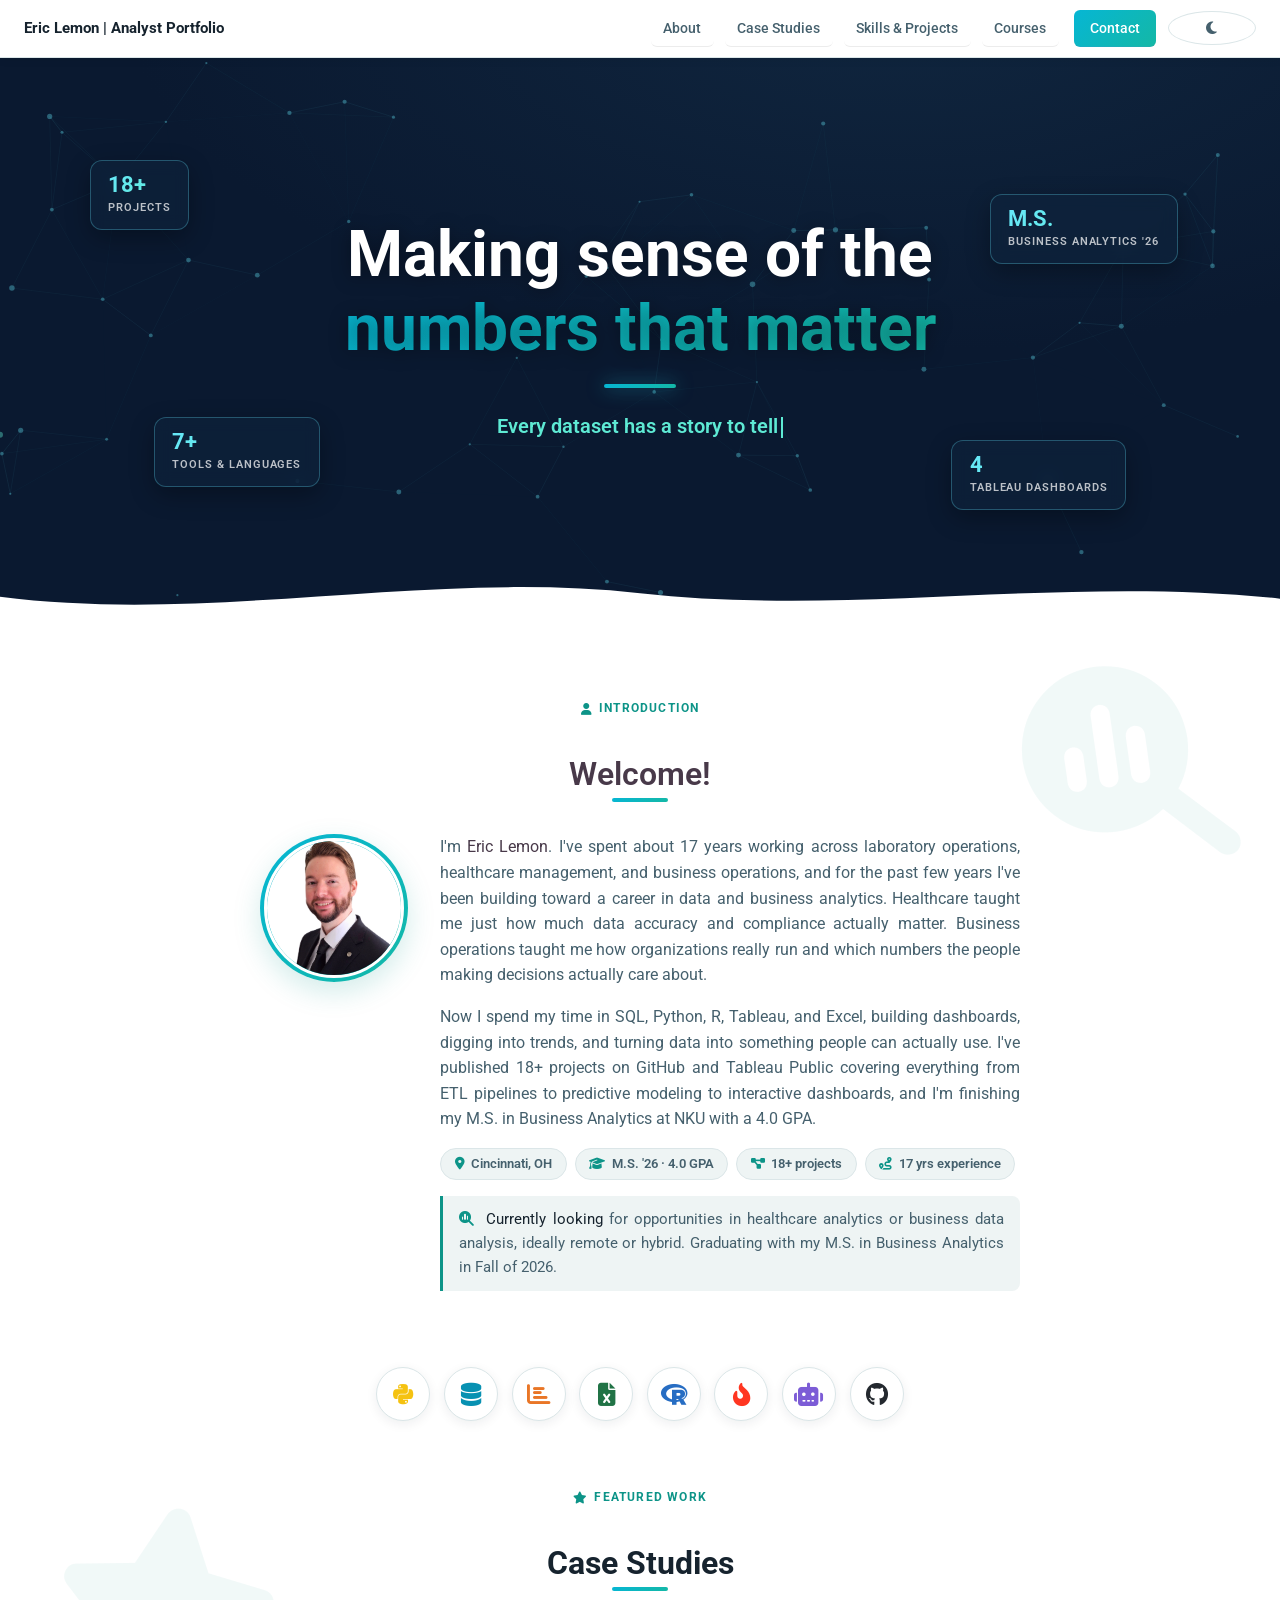
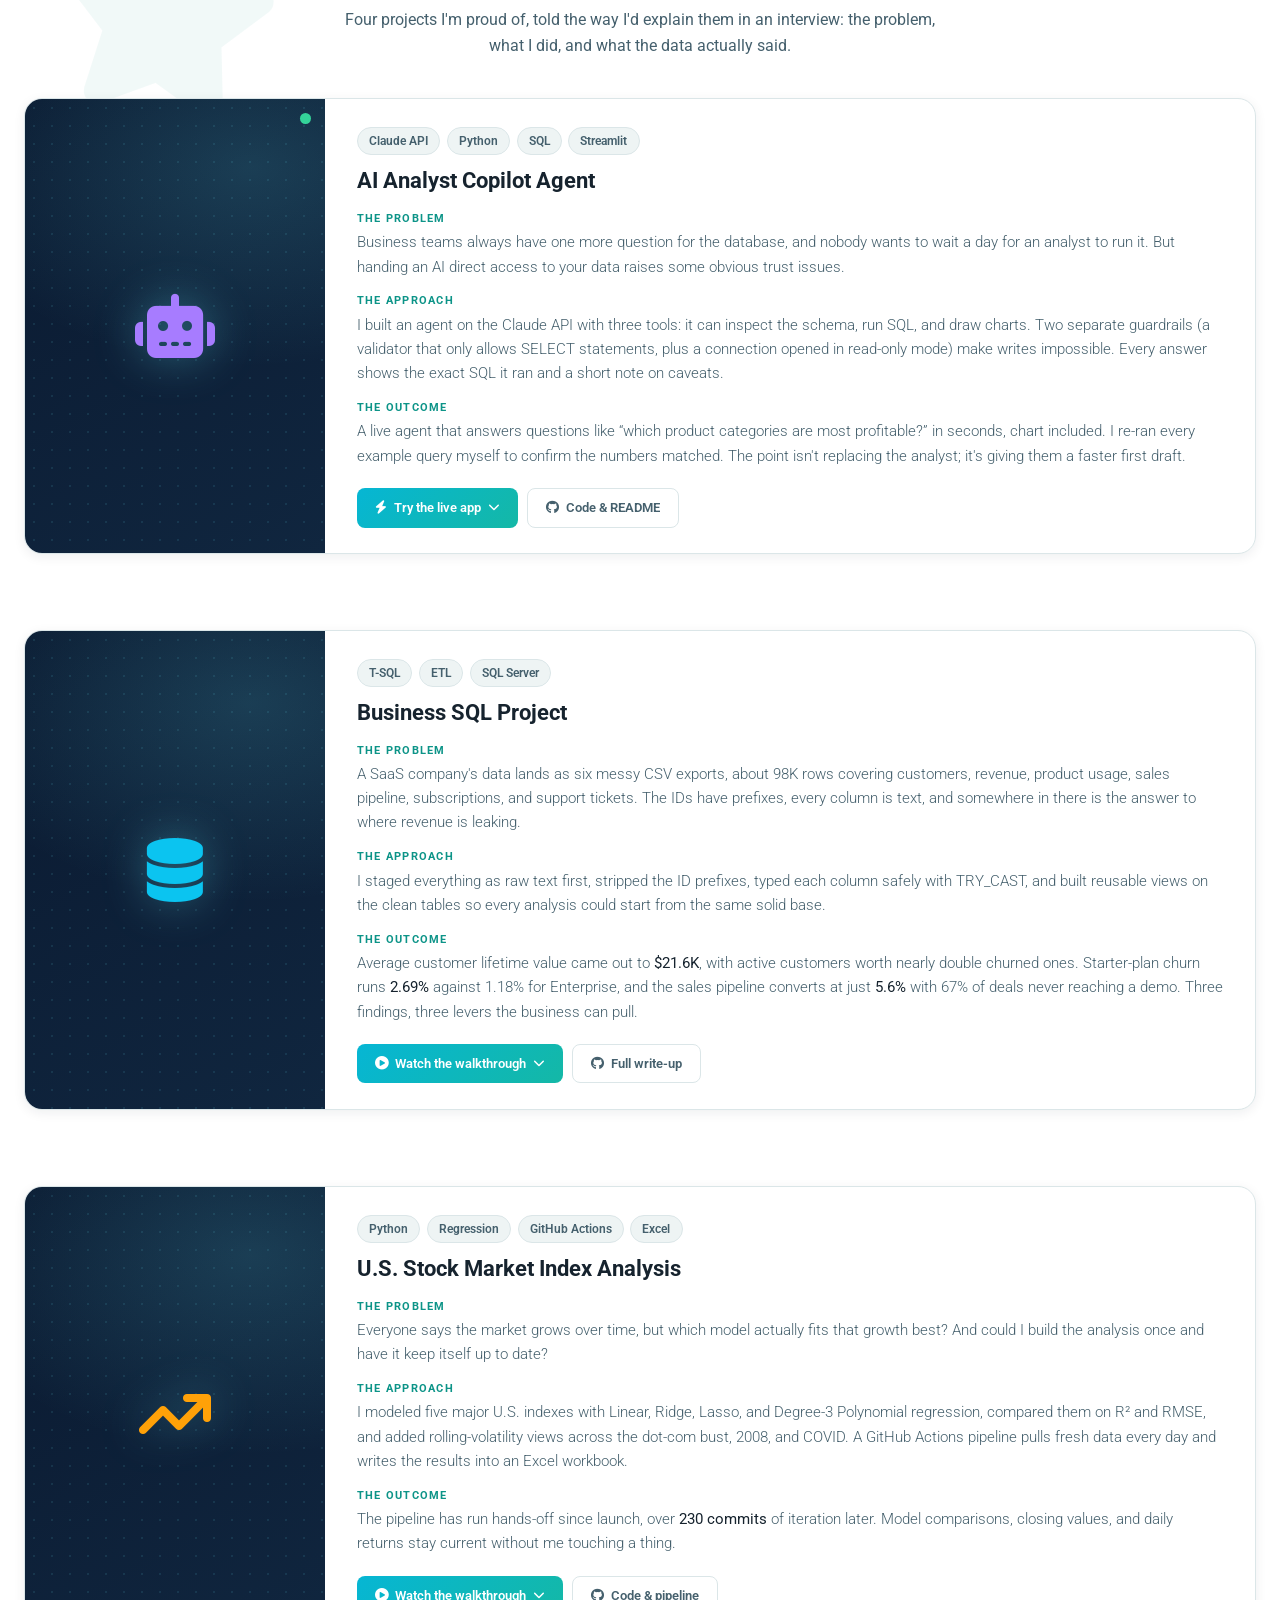
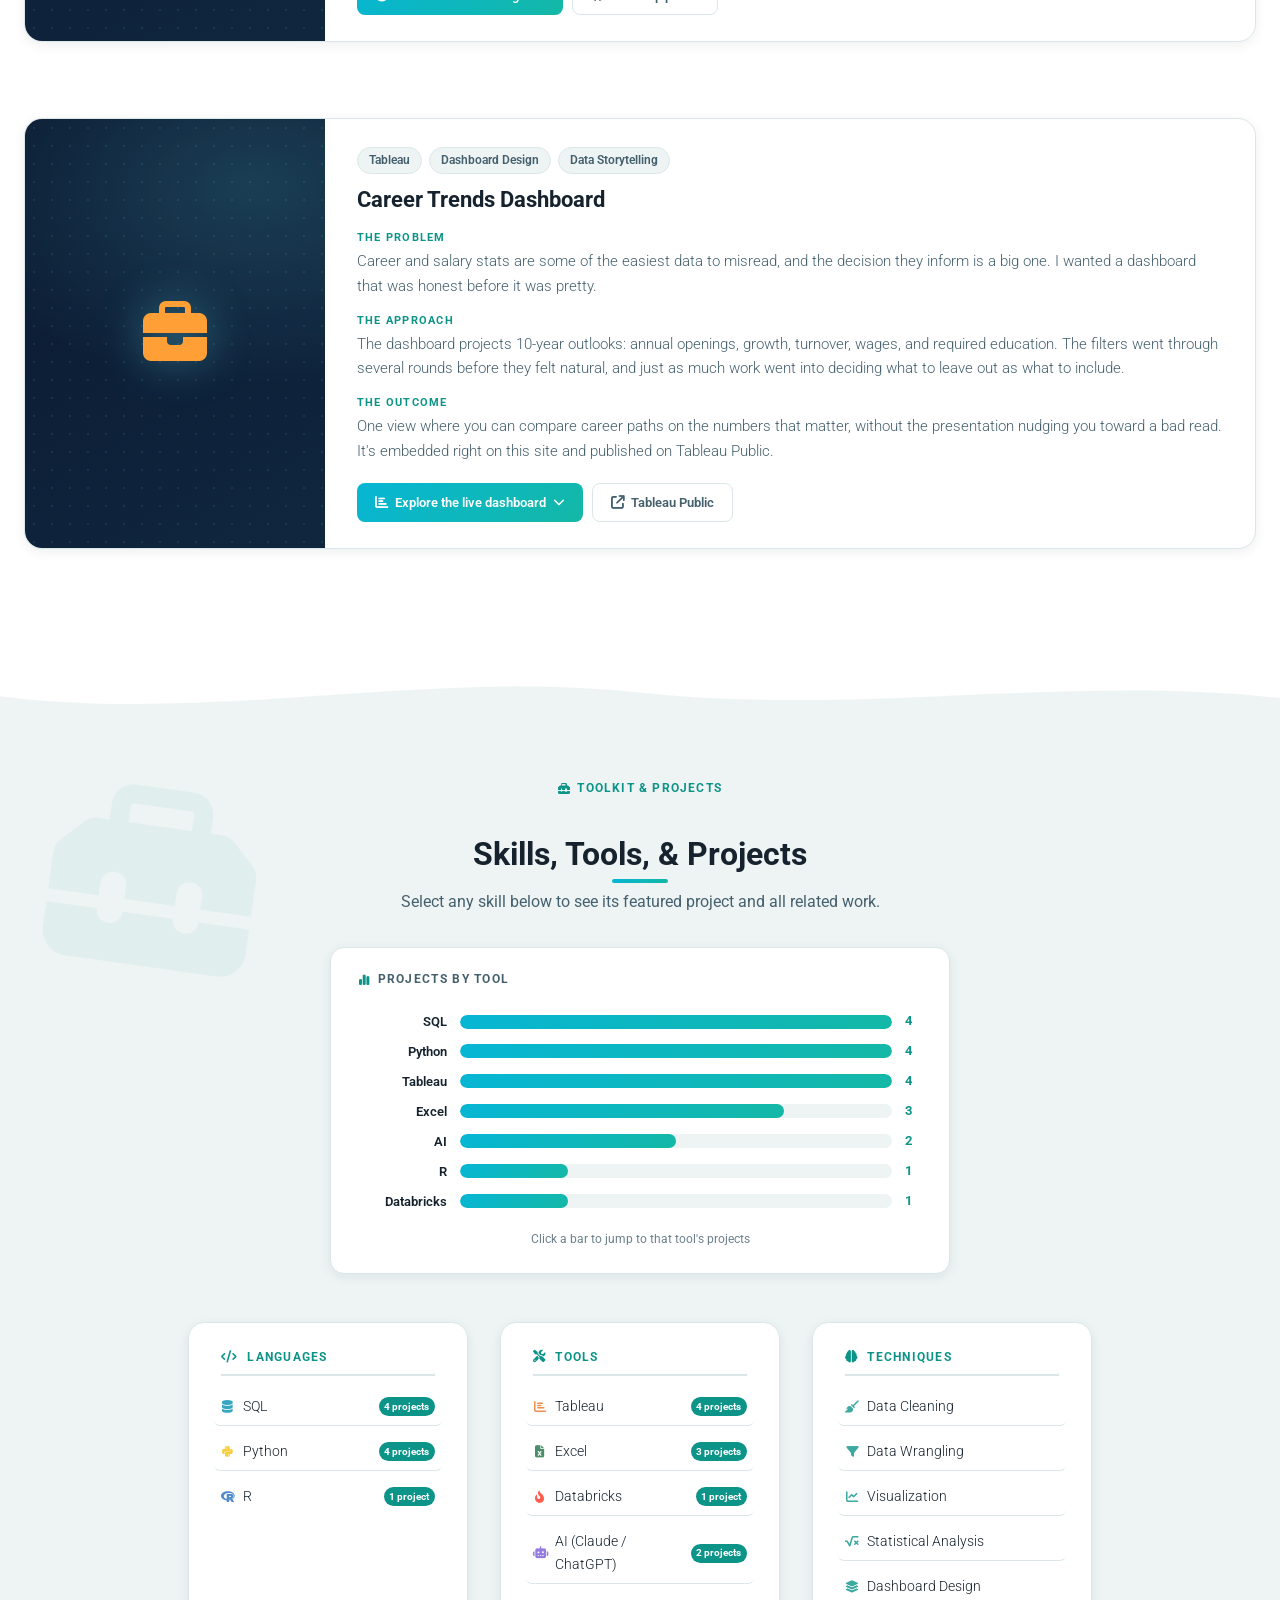
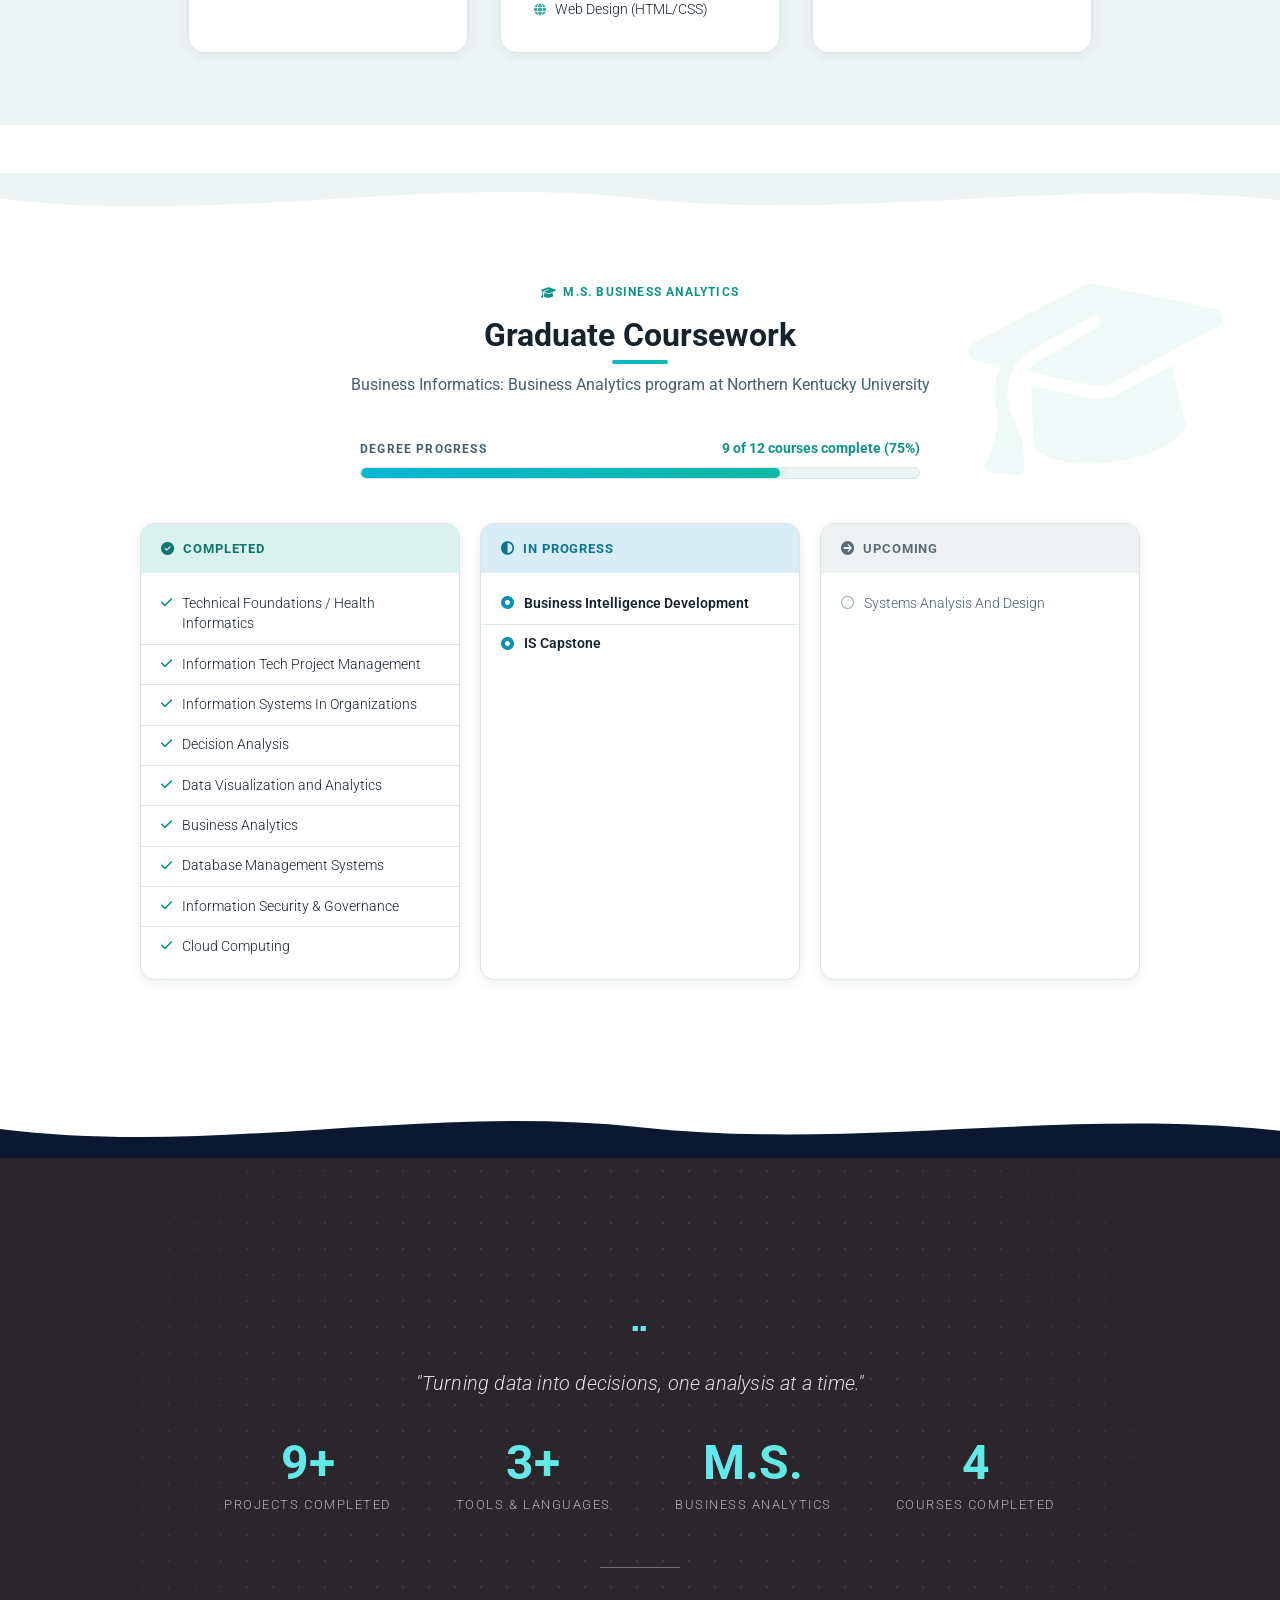
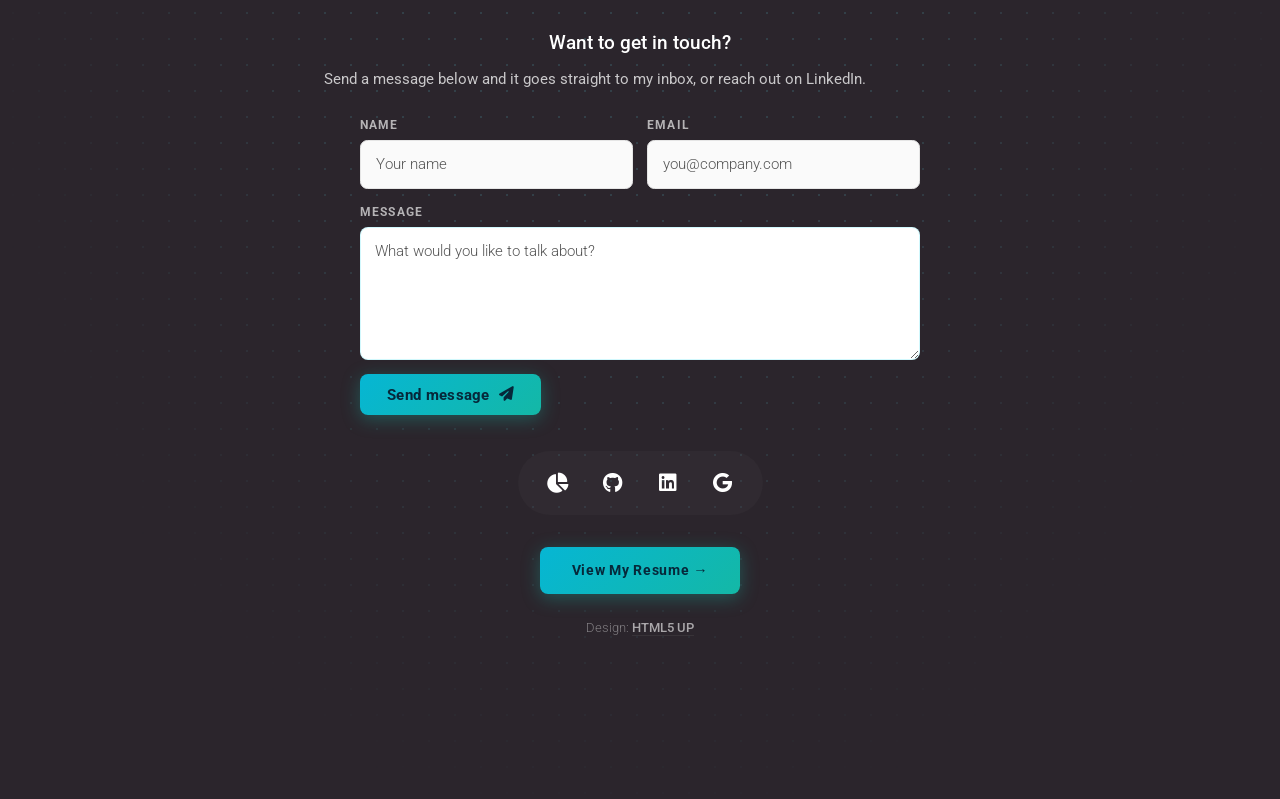
==== commit b3f93c7e: "Fix invisible contact-form text under browser autofill Inputs used white text on a dark background, " ====
--- a/index.html
+++ b/index.html
@@ -26,7 +26,7 @@
 		<link rel="stylesheet" href="https://cdnjs.cloudflare.com/ajax/libs/font-awesome/6.5.0/css/all.min.css" />
 		<link href="https://fonts.googleapis.com/css2?family=Roboto:wght@400;500;700&display=swap" rel="stylesheet">
 		<noscript><link rel="stylesheet" href="assets/css/noscript.css" /></noscript>
-		<link rel="stylesheet" href="assets/css/portfolio.css?v=11" />
+		<link rel="stylesheet" href="assets/css/portfolio.css?v=13" />
 
 
 
--- a/assets/css/portfolio.css
+++ b/assets/css/portfolio.css
@@ -1234,26 +1234,41 @@
 	color: rgba(255,255,255,0.65);
 	margin-bottom: 0.35rem;
 }
+/* Light inputs with dark text: readable whether the visitor types
+   normally or the browser autofills (autofill forces a light
+   background, so dark text stays legible in every case). */
 .cf-field input,
 .cf-field textarea {
 	width: 100%;
 	padding: 0.7rem 0.9rem;
 	border-radius: 8px;
-	border: 1px solid rgba(103,232,249,0.25);
-	background: rgba(10,25,48,0.6);
-	color: #fff;
+	border: 1px solid rgba(103,232,249,0.3);
+	background: #ffffff;
+	color: #16232e;
+	caret-color: #0d9488;
 	font-family: inherit;
 	font-size: 0.92rem;
 	resize: vertical;
 	transition: border-color .2s, box-shadow .2s;
 }
 .cf-field input::placeholder,
-.cf-field textarea::placeholder { color: rgba(255,255,255,0.35); }
+.cf-field textarea::placeholder { color: #8a9aa5; }
 .cf-field input:focus,
 .cf-field textarea:focus {
 	outline: none;
 	border-color: #5eead4;
-	box-shadow: 0 0 0 3px rgba(94,234,212,0.18);
+	box-shadow: 0 0 0 3px rgba(94,234,212,0.25);
+}
+/* Keep autofilled fields dark-on-light too */
+.cf-field input:-webkit-autofill,
+.cf-field input:-webkit-autofill:hover,
+.cf-field input:-webkit-autofill:focus,
+.cf-field textarea:-webkit-autofill {
+	-webkit-text-fill-color: #16232e;
+	caret-color: #0d9488;
+	-webkit-box-shadow: 0 0 0 1000px #ffffff inset;
+	box-shadow: 0 0 0 1000px #ffffff inset;
+	transition: background-color 9999s ease-in-out 0s;
 }
 
 .cf-submit {
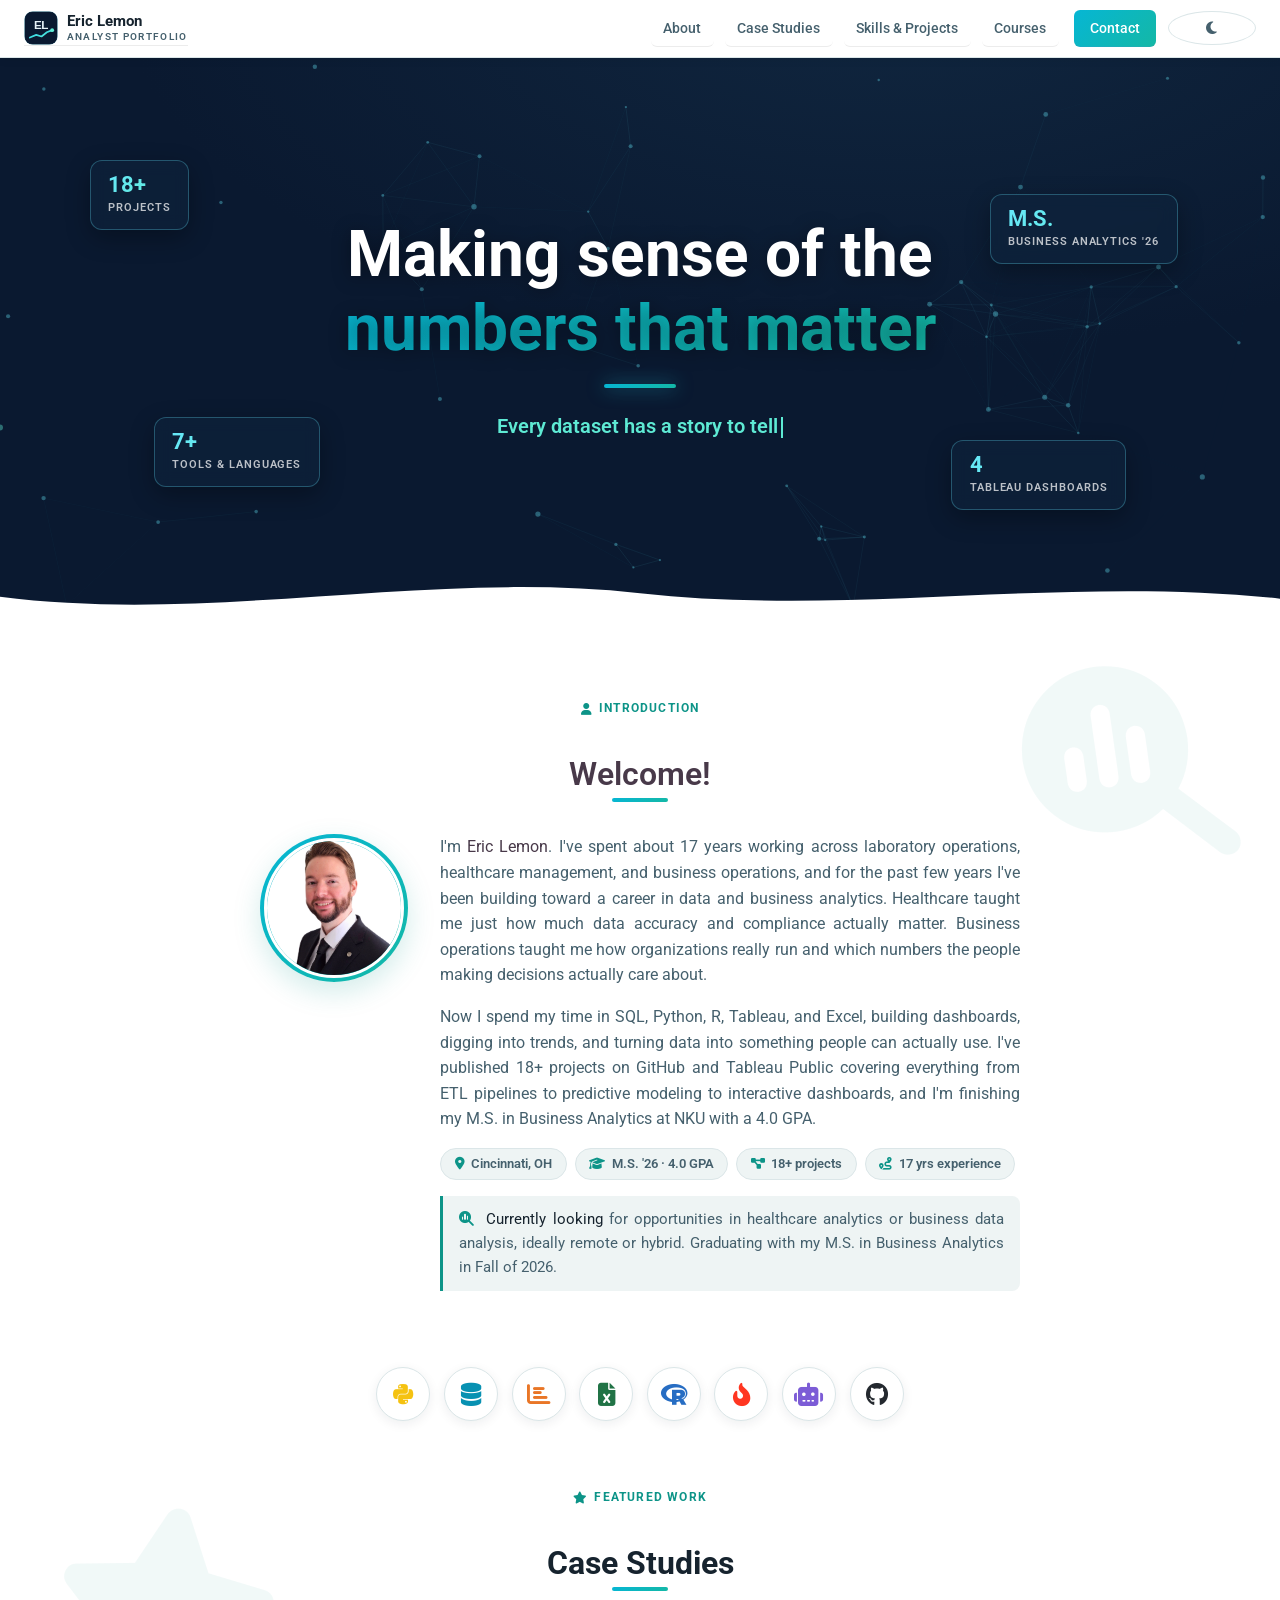
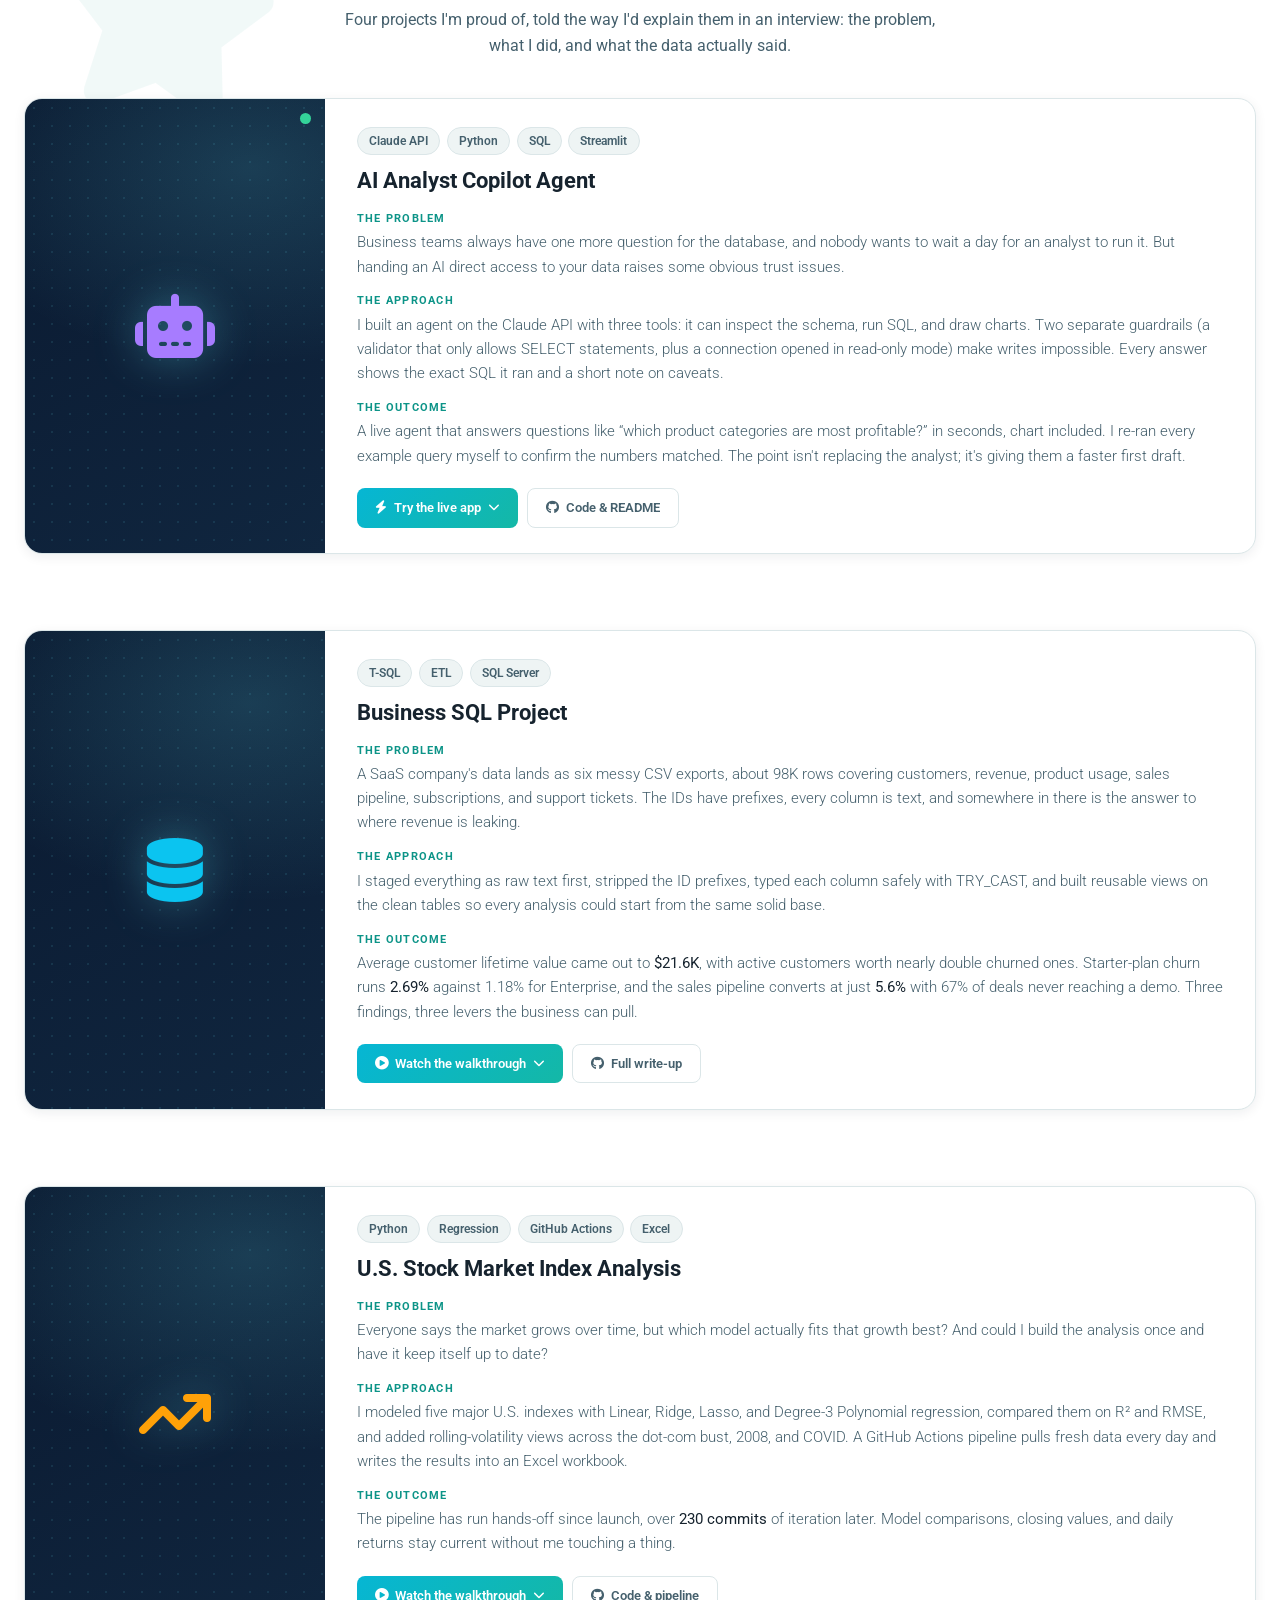
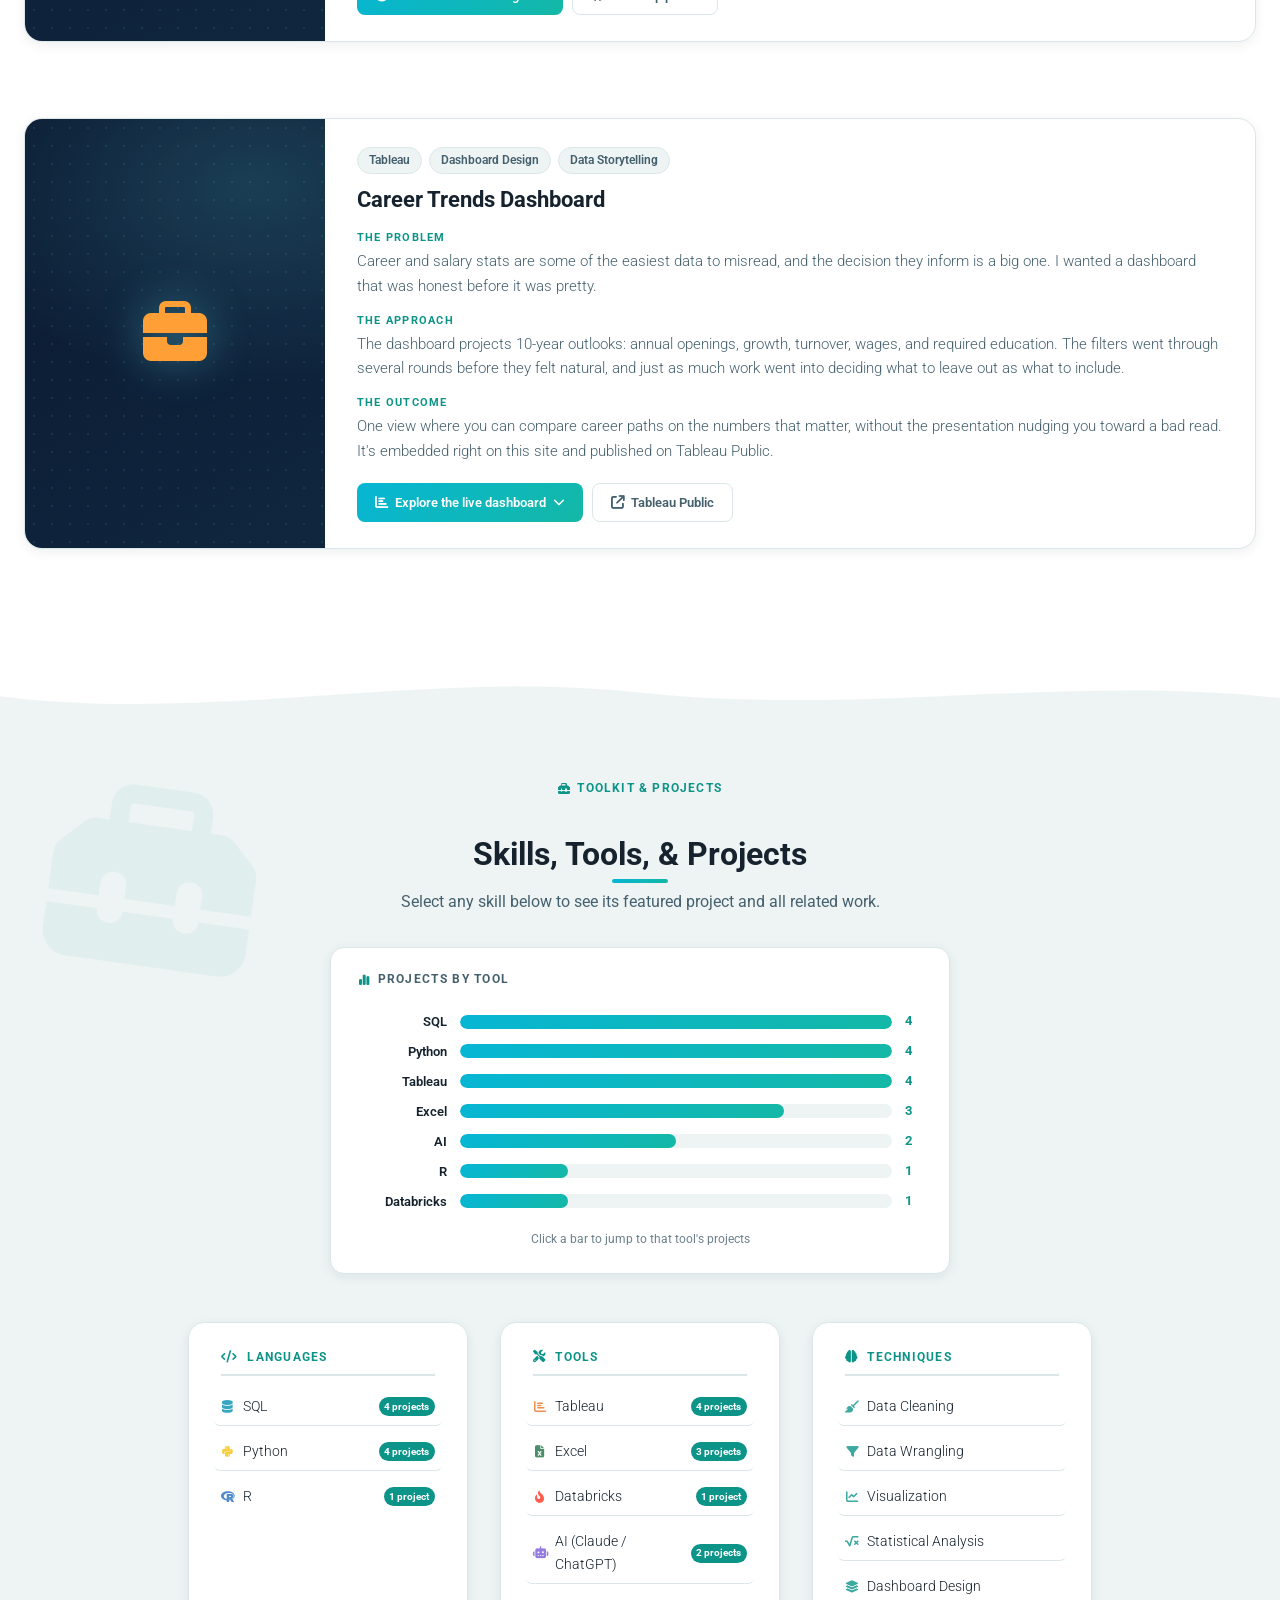
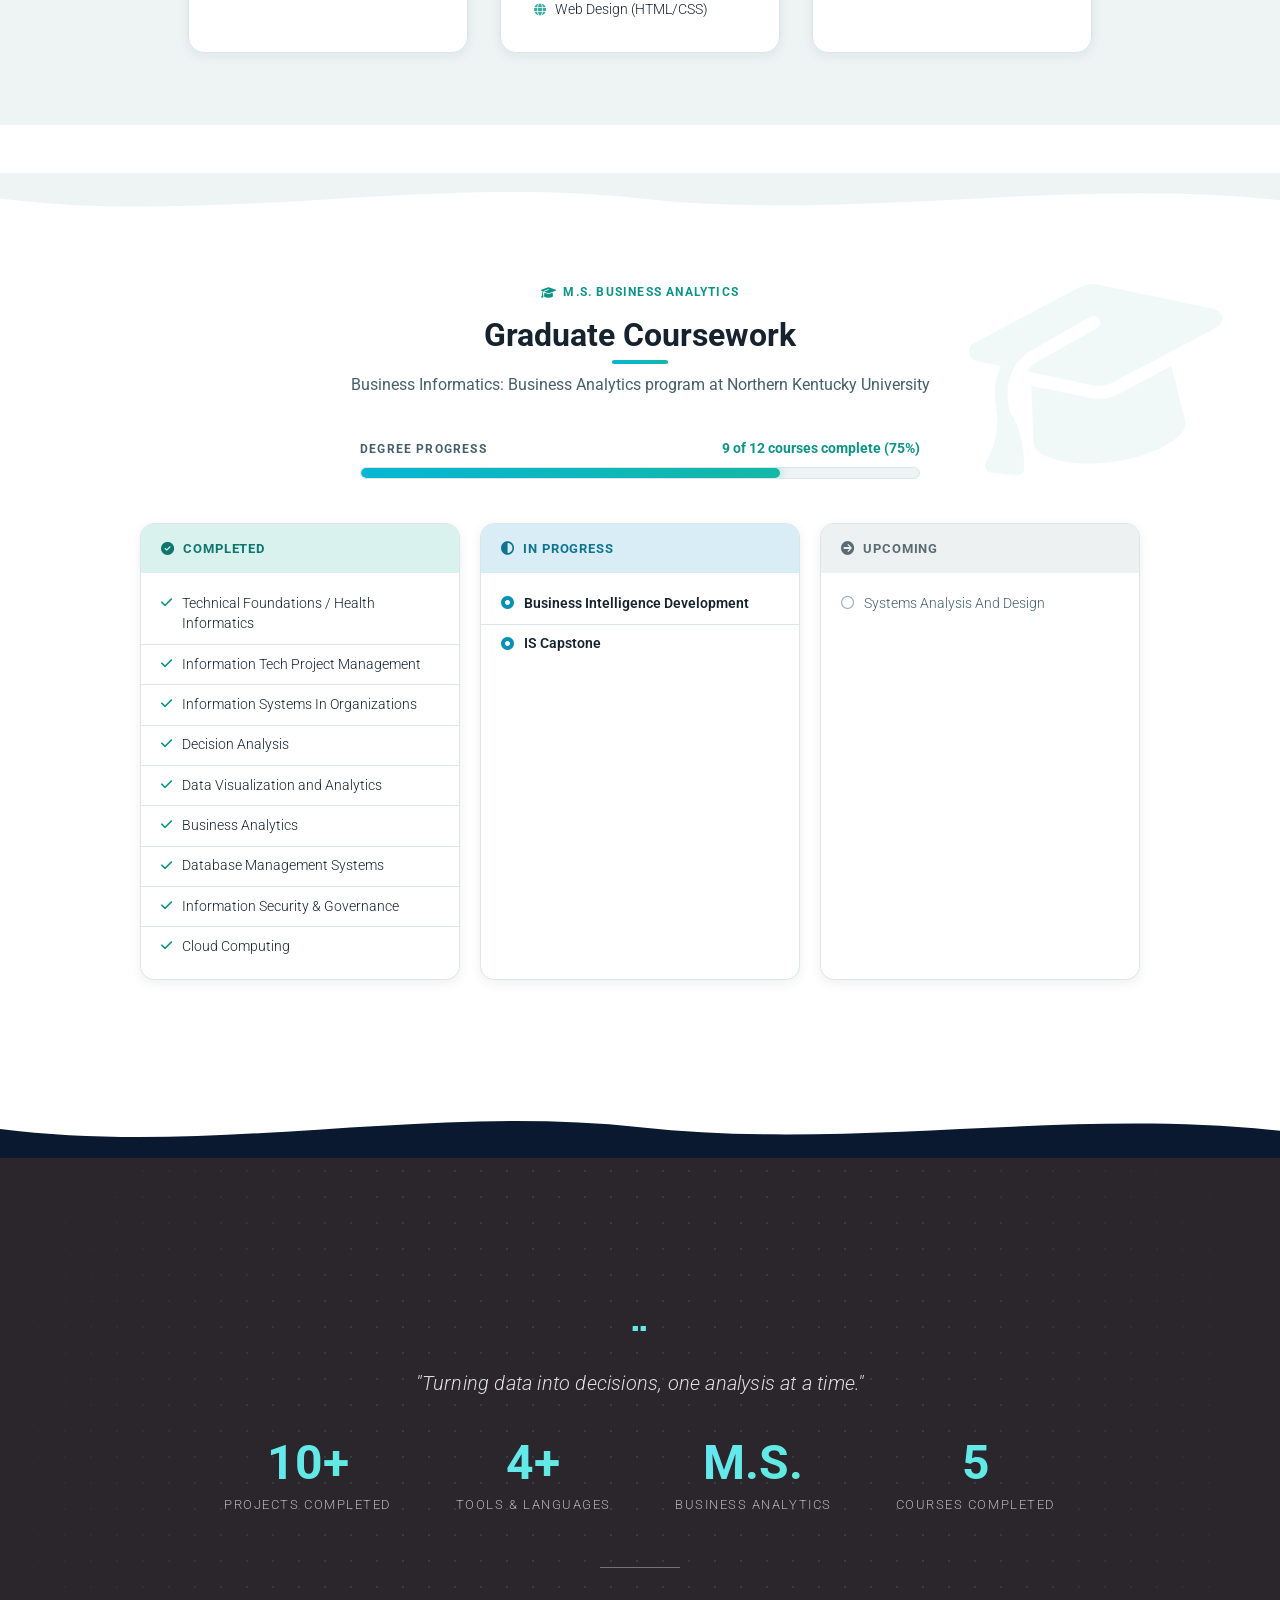
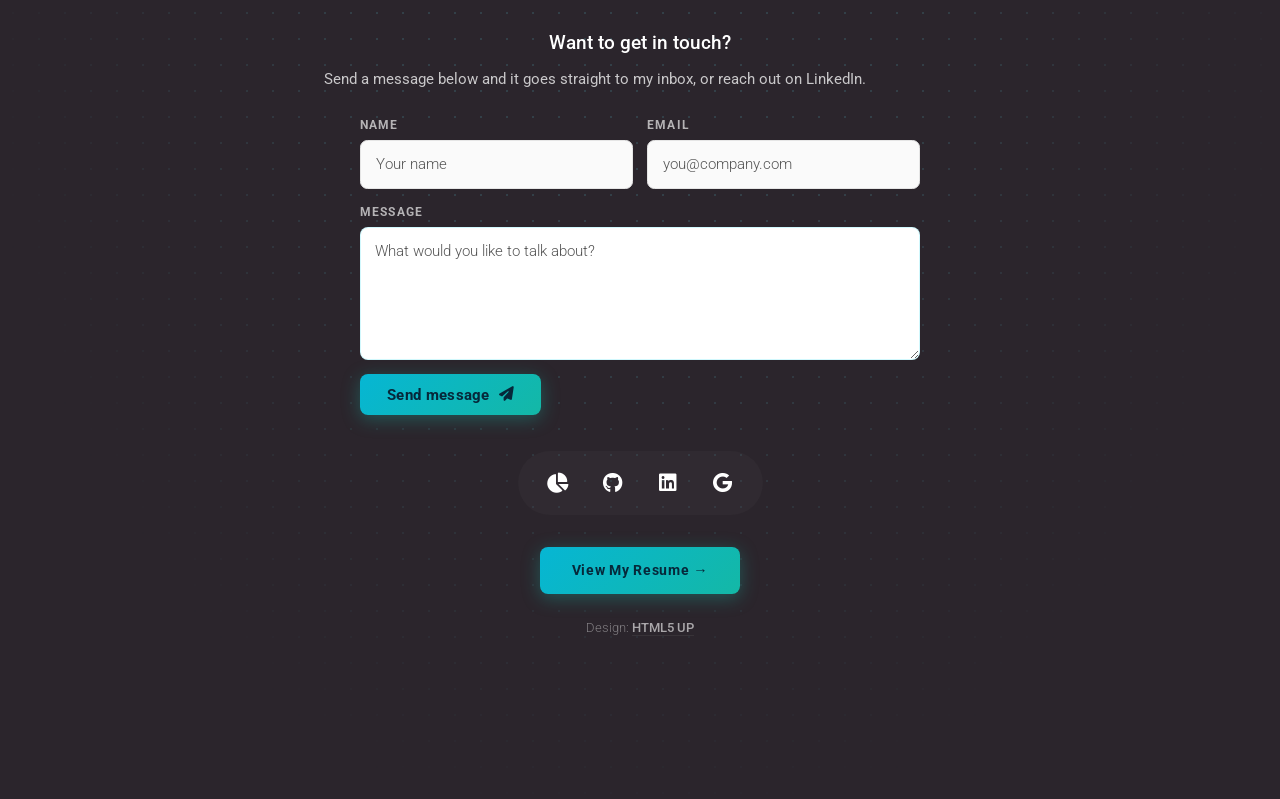
==== commit 04f52af3: "Add EL sparkline favicon set and graphical nav logo New favicon in the EL-monogram-over-sparkline de" ====
--- a/index.html
+++ b/index.html
@@ -20,13 +20,18 @@
 		<meta property="og:url"         content="https://ewlemon.github.io/EricLemonAnalystPortfolio.github.io/" />
 		<meta name="twitter:card"       content="summary_large_image" />
 
+		<link rel="icon" href="favicon.ico" sizes="any" />
 		<link rel="icon" type="image/svg+xml" href="images/favicon.svg" />
+		<link rel="icon" type="image/png" sizes="32x32" href="images/favicon-32.png" />
+		<link rel="icon" type="image/png" sizes="16x16" href="images/favicon-16.png" />
+		<link rel="apple-touch-icon" href="apple-touch-icon.png" />
+		<link rel="manifest" href="site.webmanifest" />
 
 		<link rel="stylesheet" href="assets/css/main.css?v=6" />
 		<link rel="stylesheet" href="https://cdnjs.cloudflare.com/ajax/libs/font-awesome/6.5.0/css/all.min.css" />
 		<link href="https://fonts.googleapis.com/css2?family=Roboto:wght@400;500;700&display=swap" rel="stylesheet">
 		<noscript><link rel="stylesheet" href="assets/css/noscript.css" /></noscript>
-		<link rel="stylesheet" href="assets/css/portfolio.css?v=13" />
+		<link rel="stylesheet" href="assets/css/portfolio.css?v=15" />
 
 
 
@@ -53,7 +58,21 @@
 	     STICKY NAVIGATION
 	═══════════════════════════════════════════════════════════ -->
 	<nav id="site-nav">
-		<span class="nav-brand">Eric Lemon | Analyst Portfolio</span>
+		<a href="#header" class="nav-brand" aria-label="Eric Lemon, Analyst Portfolio — back to top">
+			<svg class="brand-mark" viewBox="0 0 64 64" width="34" height="34" aria-hidden="true">
+				<defs>
+					<linearGradient id="navGrad" x1="0" y1="0" x2="1" y2="1">
+						<stop offset="0" stop-color="#22d3ee"/>
+						<stop offset="1" stop-color="#5eead4"/>
+					</linearGradient>
+				</defs>
+				<rect x="1" y="1" width="62" height="62" rx="14" fill="#0a1930" stroke="rgba(103,232,249,0.28)" stroke-width="1.5"/>
+				<text x="32" y="33" text-anchor="middle" font-family="Arial, Helvetica, sans-serif" font-weight="800" font-size="22" letter-spacing="-1" fill="#e6f1f7">EL</text>
+				<path d="M11 50 L23 45 L33 48 L43 40 L53 36" fill="none" stroke="url(#navGrad)" stroke-width="3.2" stroke-linecap="round" stroke-linejoin="round"/>
+				<circle cx="53" cy="36" r="3.6" fill="#5eead4"/>
+			</svg>
+			<span class="brand-word">Eric Lemon<span class="brand-sub">Analyst Portfolio</span></span>
+		</a>
 		<div class="nav-right">
 			<ul class="nav-links">
 				<li><a href="#banner">About</a></li>
--- a/assets/css/portfolio.css
+++ b/assets/css/portfolio.css
@@ -135,10 +135,39 @@
 }
 
 .nav-brand {
+	display: flex;
+	align-items: center;
+	gap: 0.55rem;
+	text-decoration: none;
+	white-space: nowrap;
+}
+.brand-mark {
+	display: block;
+	flex-shrink: 0;
+	border-radius: 9px;
+	transition: transform .2s ease;
+}
+.nav-brand:hover .brand-mark { transform: translateY(-1px) scale(1.04); }
+.brand-word {
+	display: flex;
+	flex-direction: column;
+	line-height: 1.1;
 	font-weight: 700;
 	font-size: 0.95rem;
 	color: var(--text-dark);
-	white-space: nowrap;
+	transition: color .3s;
+}
+.brand-sub {
+	font-size: 0.6rem;
+	font-weight: 600;
+	letter-spacing: 0.14em;
+	text-transform: uppercase;
+	color: var(--text-mid);
+	margin-top: 2px;
+}
+@media (max-width: 460px) {
+	.brand-sub { display: none; }
+	.brand-word { font-size: 0.9rem; }
 }
 
 .nav-right { display: flex; align-items: center; gap: 0.25rem; }
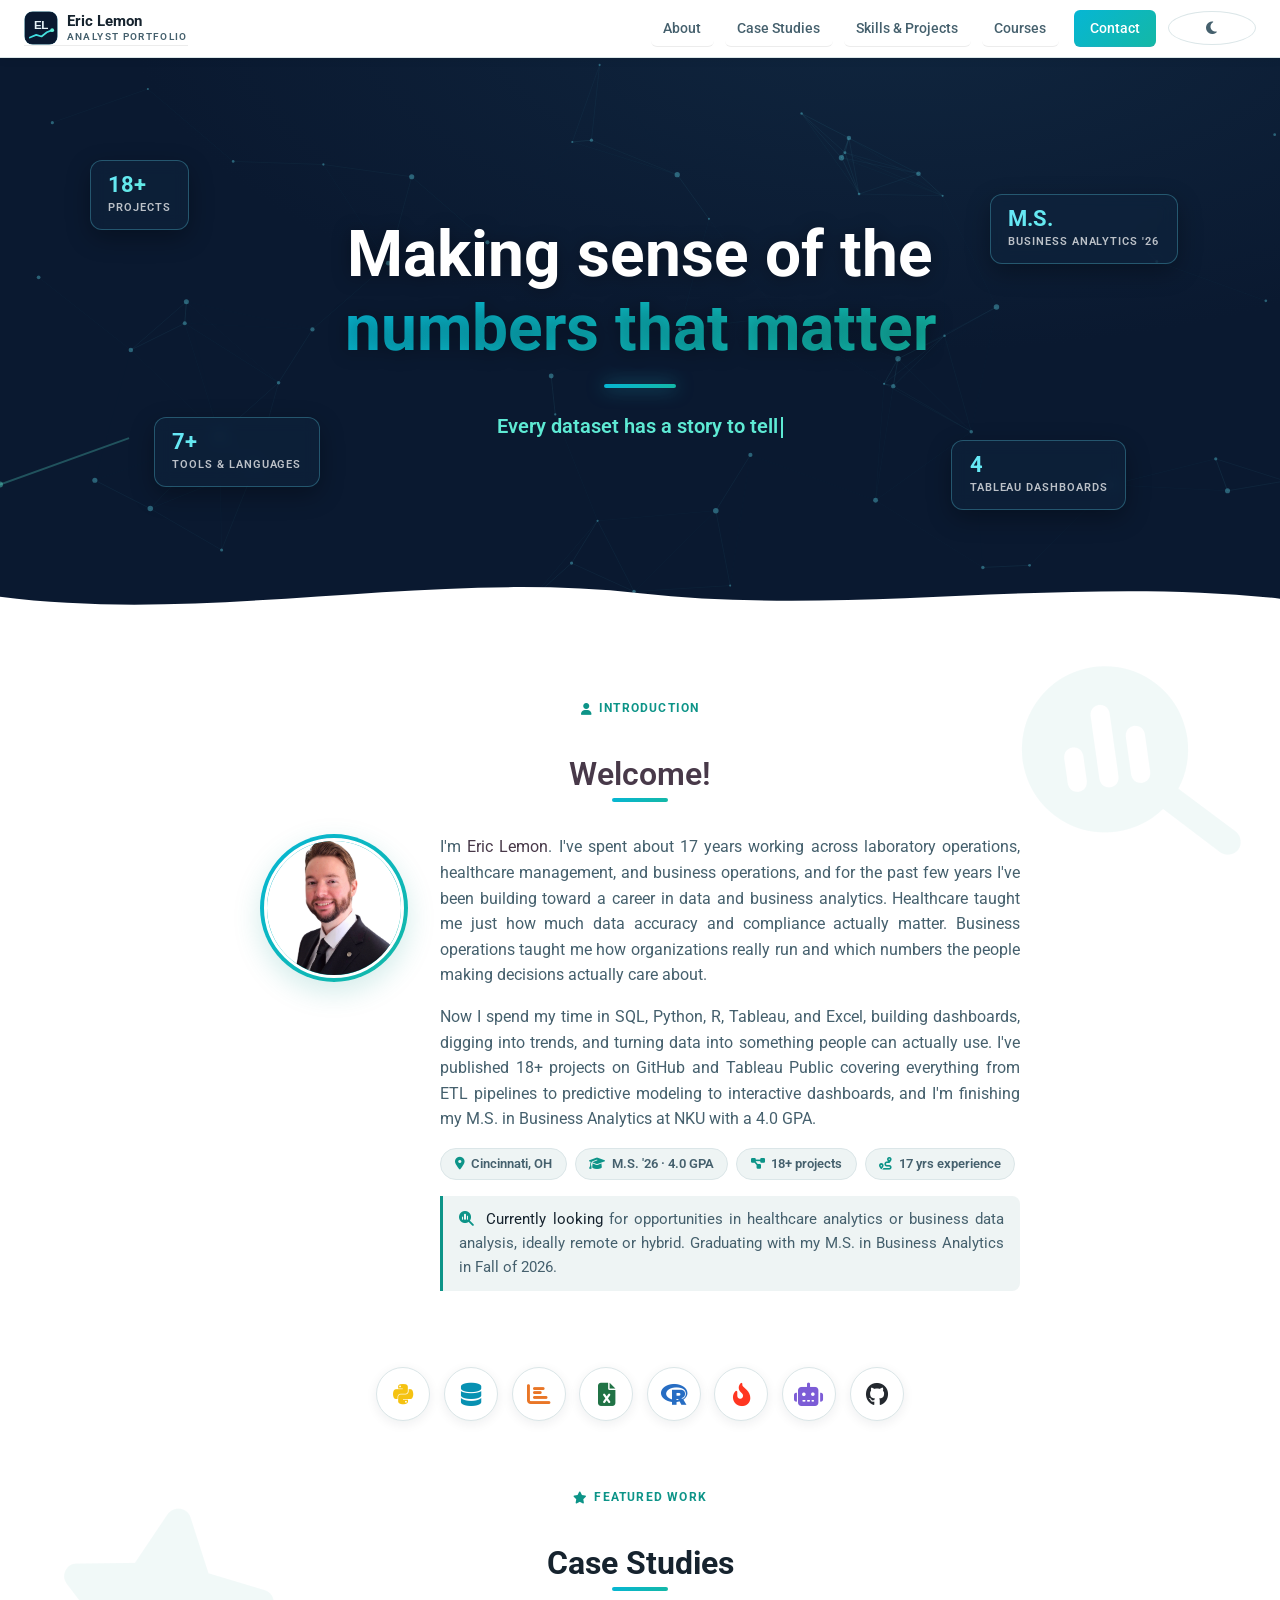
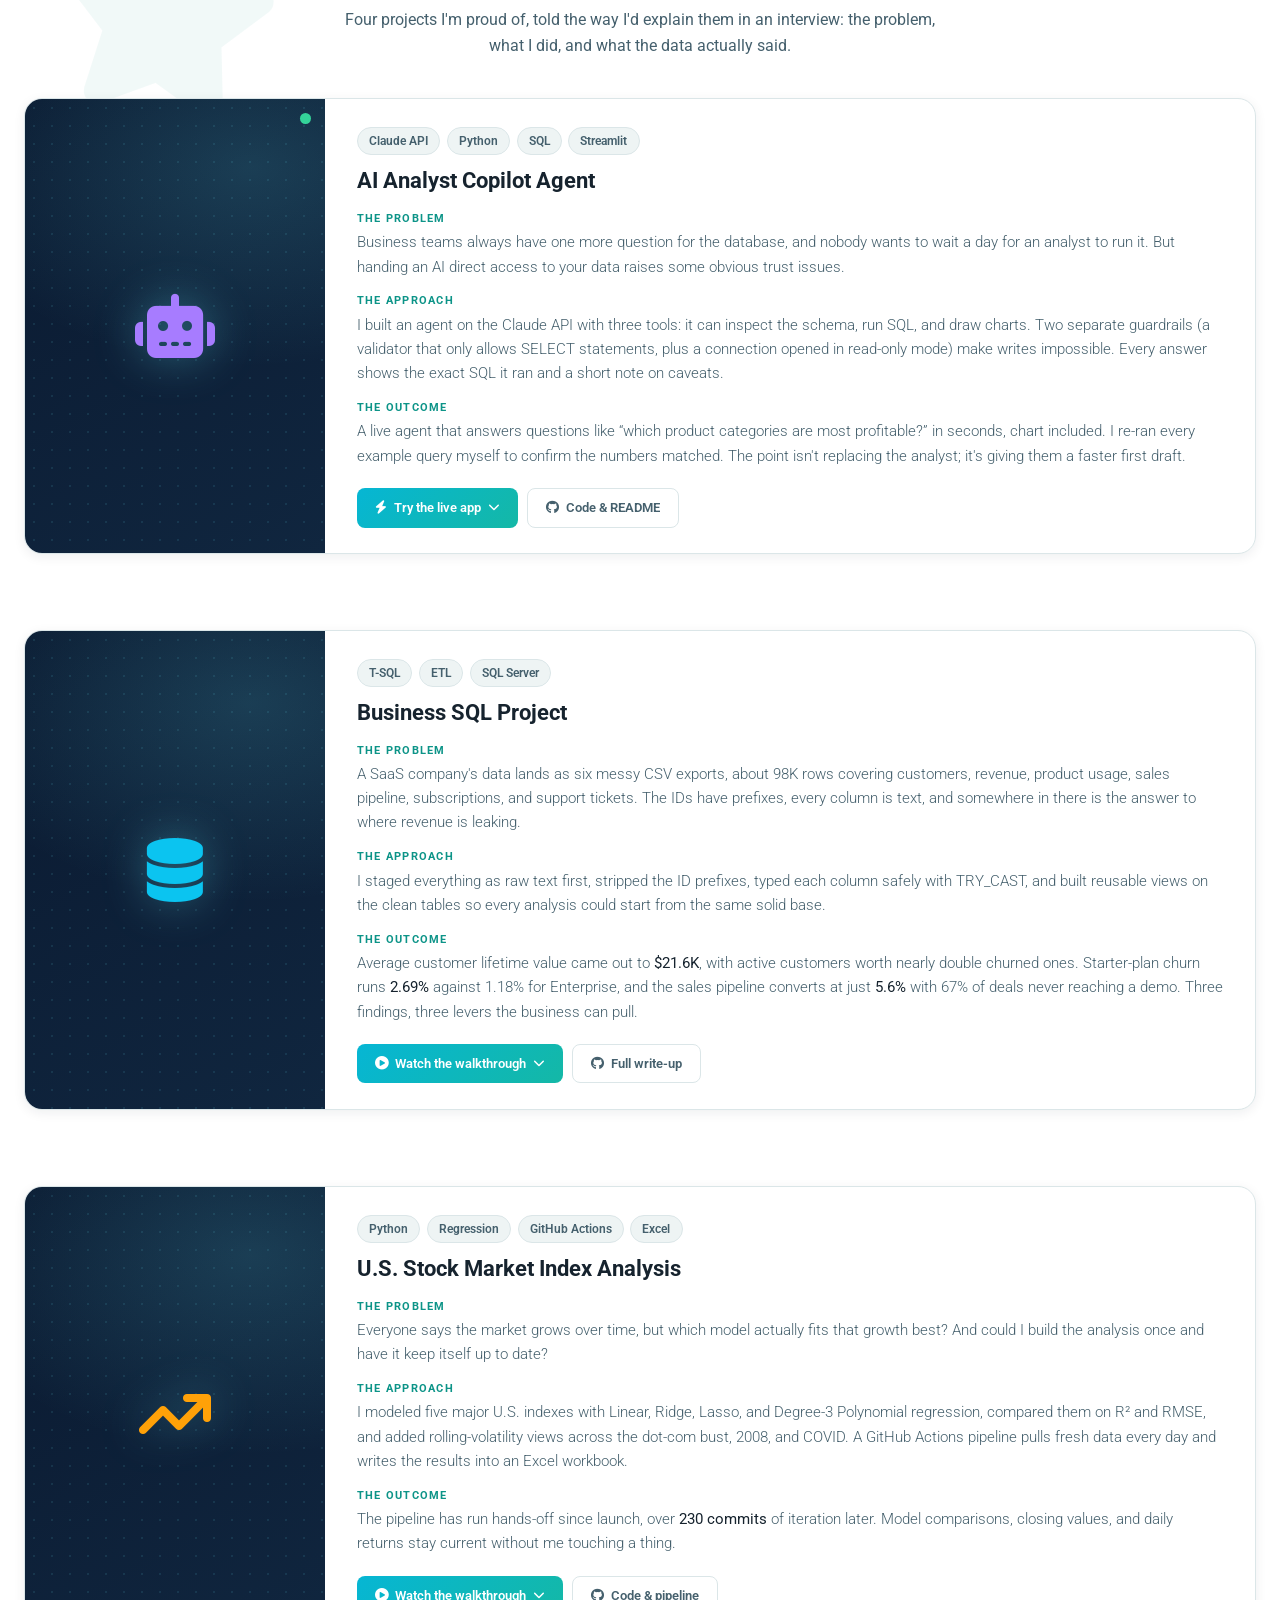
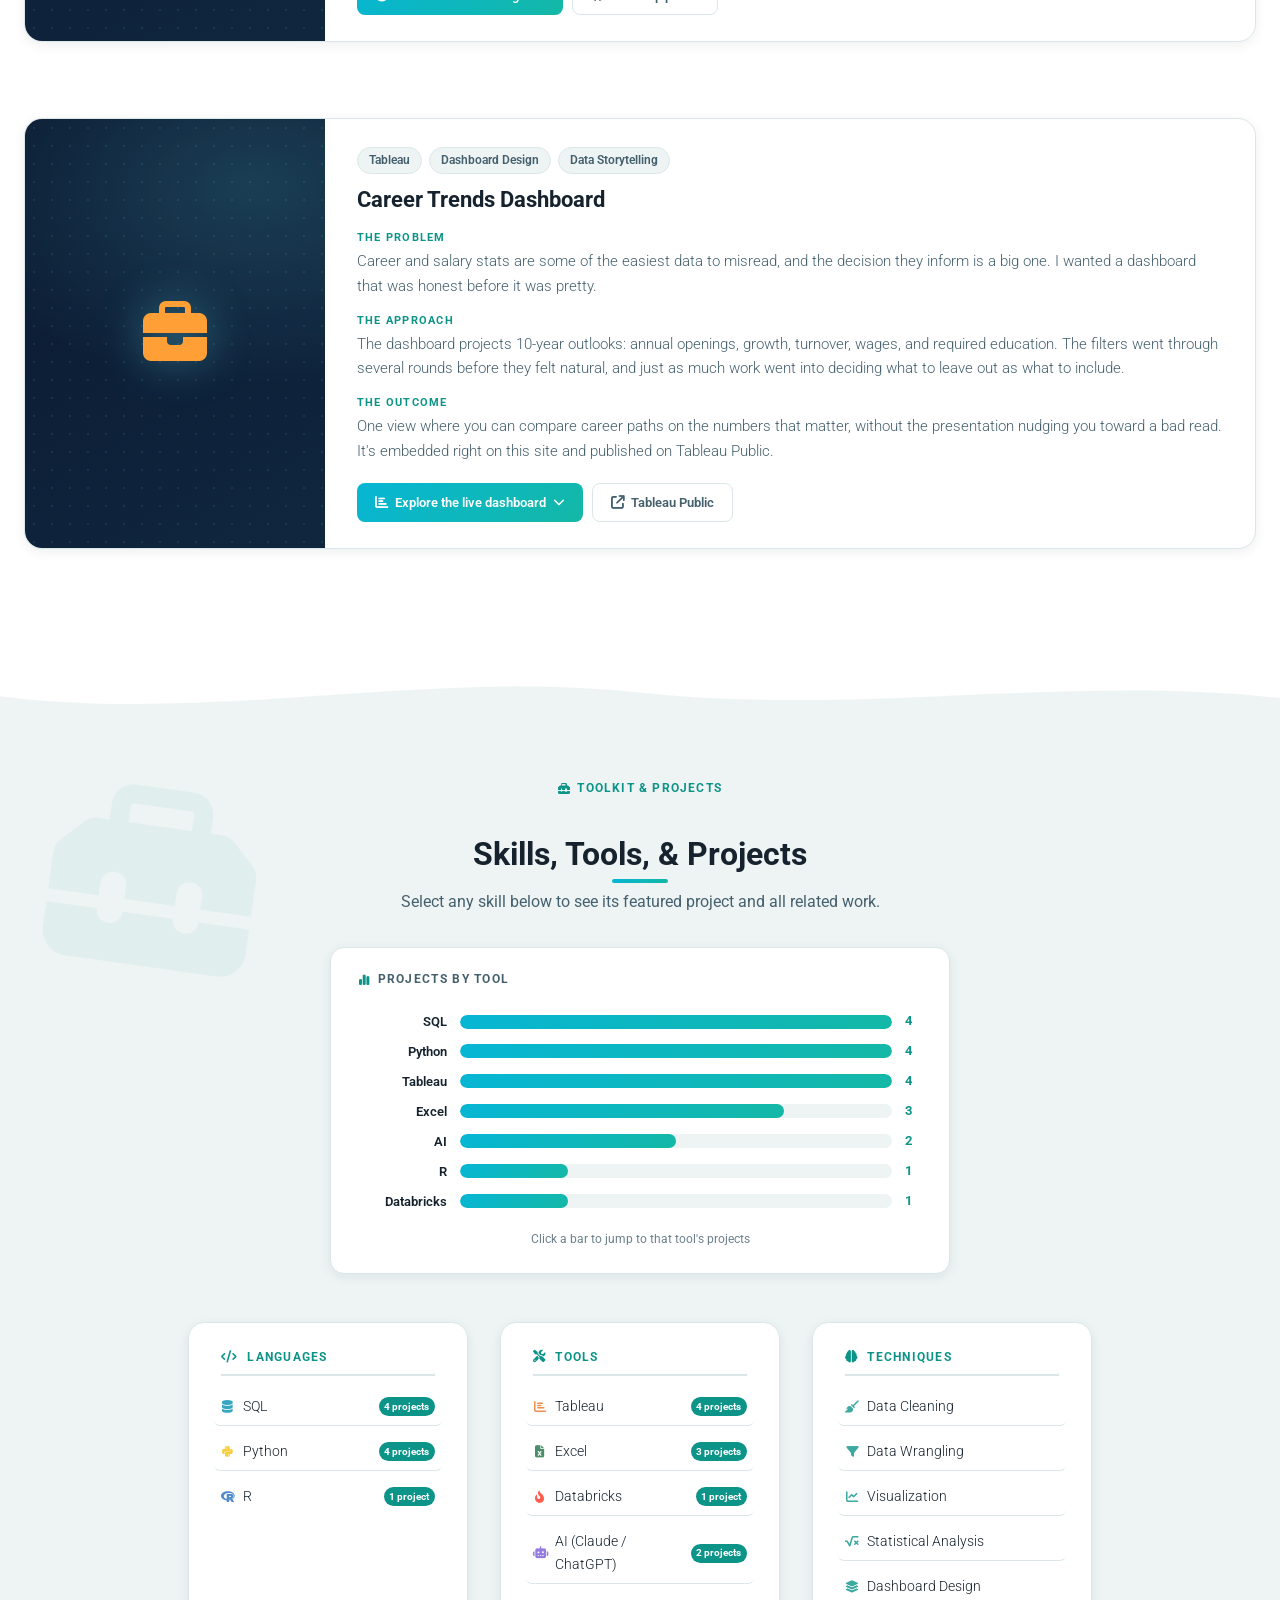
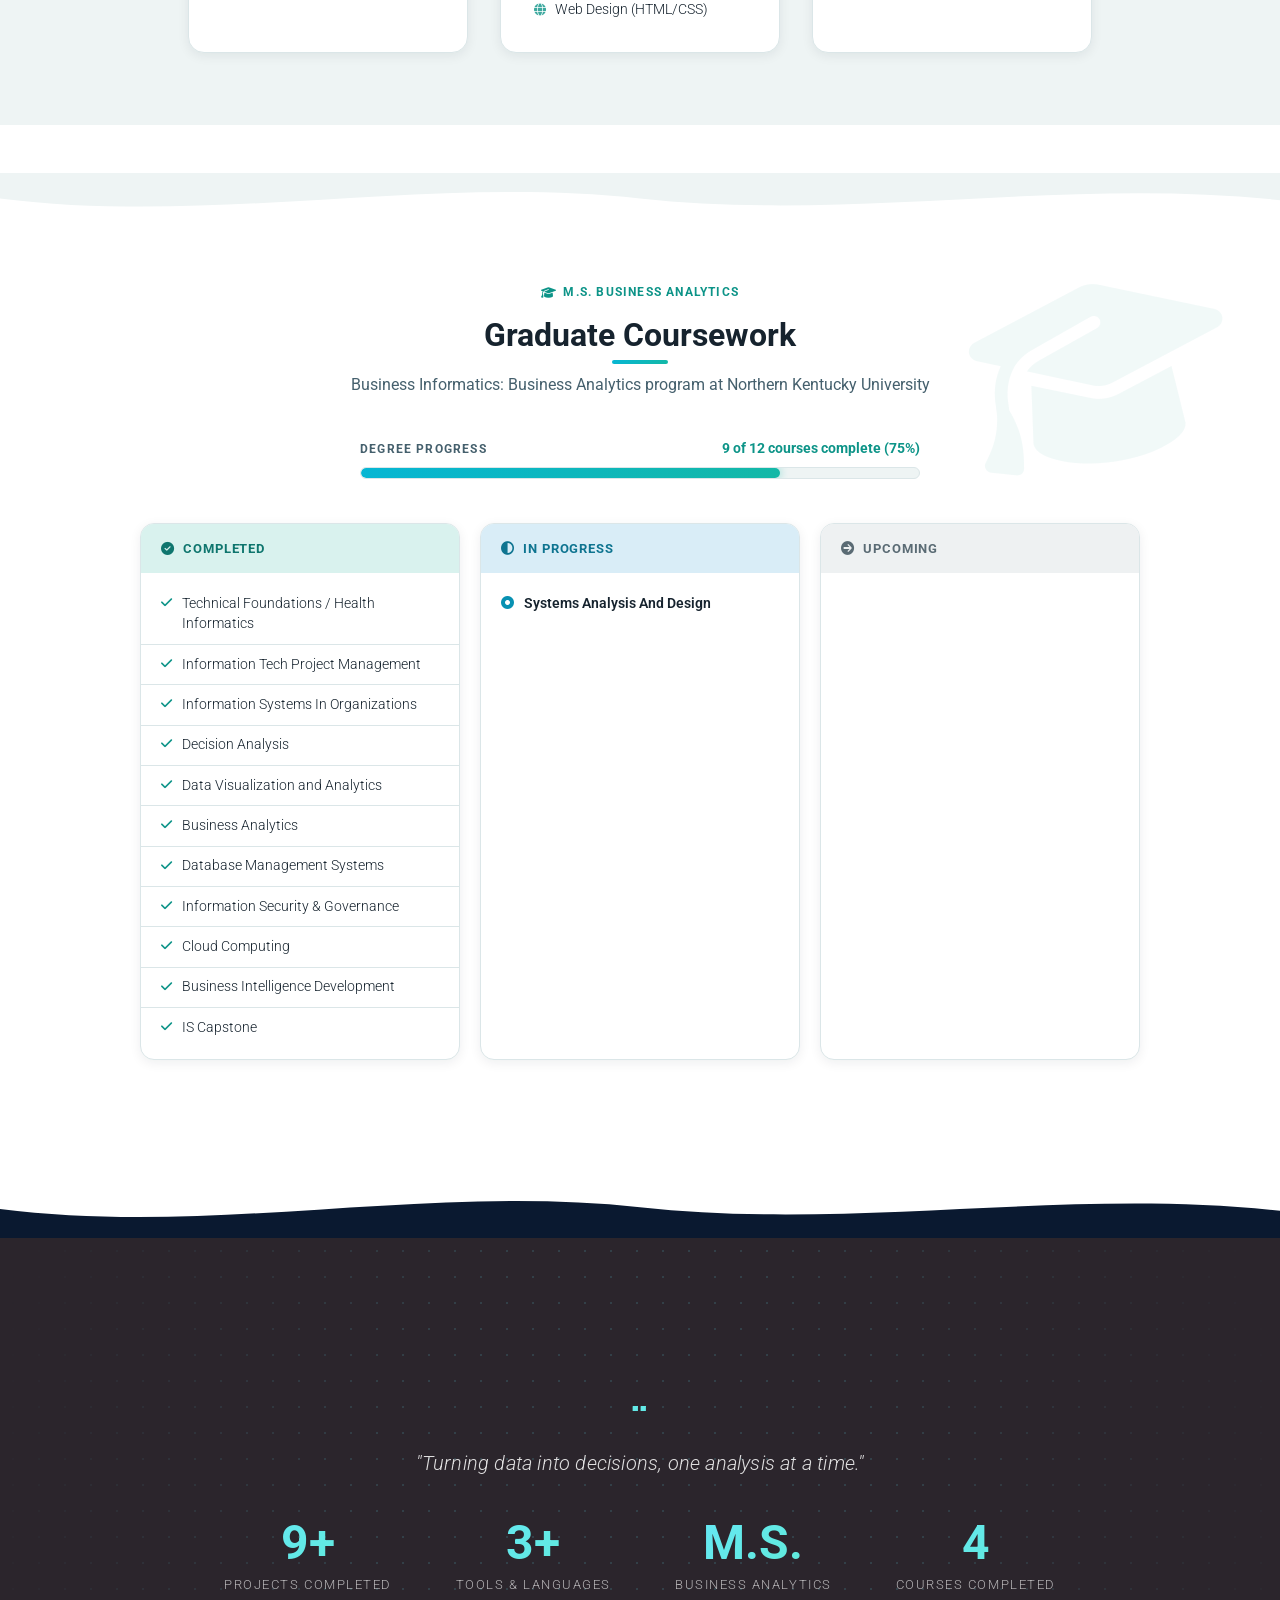
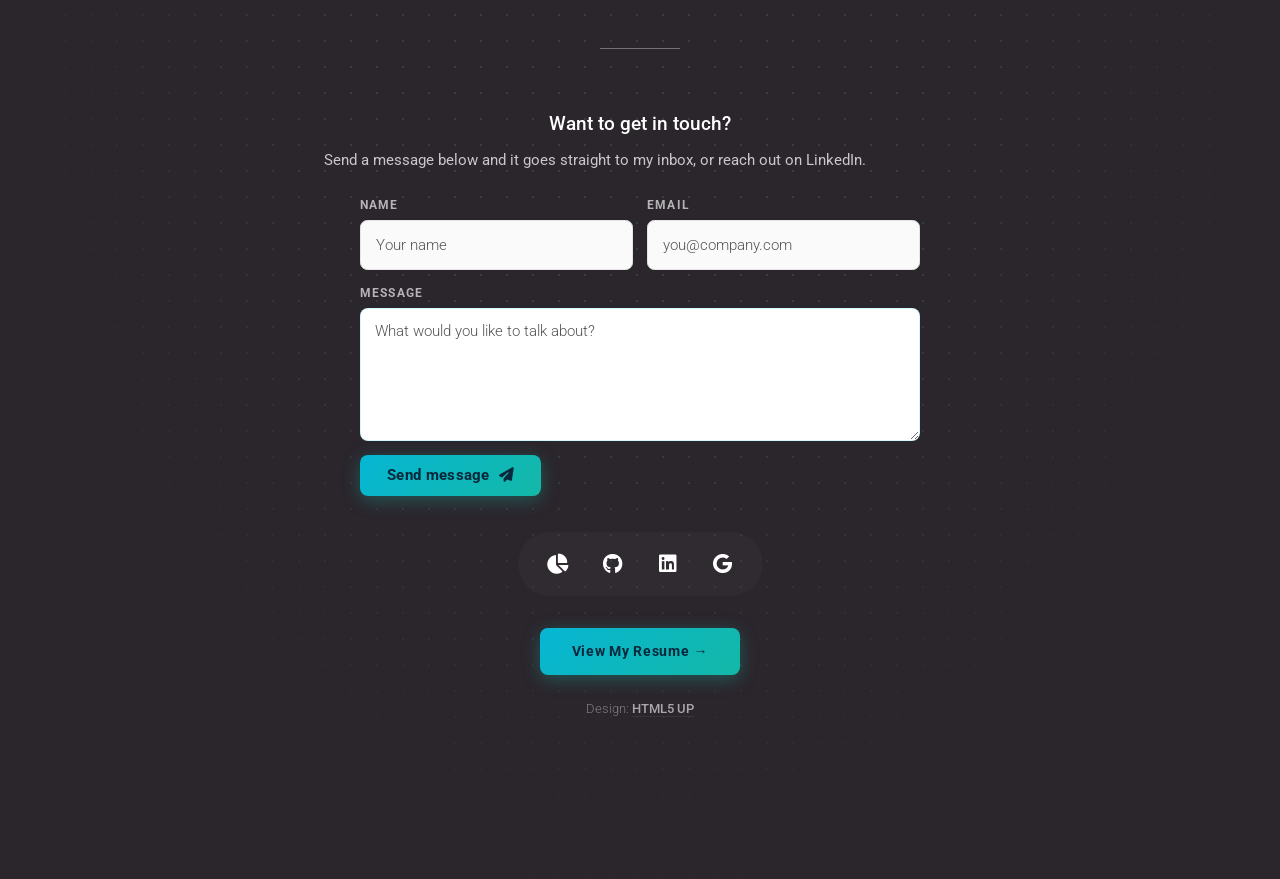
==== commit e79b8266: "8/18/2026" ====
--- a/index.html
+++ b/index.html
@@ -494,6 +494,8 @@
 						<li class="course-item"><i class="fa-solid fa-check course-icon completed-icon"></i>Database Management Systems</li>
 						<li class="course-item"><i class="fa-solid fa-check course-icon completed-icon"></i>Information Security &amp; Governance</li>
 						<li class="course-item"><i class="fa-solid fa-check course-icon completed-icon"></i>Cloud Computing</li>
+						<li class="course-item"><i class="fa-solid fa-check course-icon completed-icon"></i>Business Intelligence Development</li>
+						<li class="course-item"><i class="fa-solid fa-check course-icon completed-icon"></i>IS Capstone</li>
 					</ul>
 				</div>
 
@@ -502,8 +504,7 @@
 						<i class="fa-solid fa-circle-half-stroke"></i> In Progress
 					</div>
 					<ul class="course-list">
-						<li class="course-item current-item"><i class="fa-solid fa-circle-dot course-icon current-icon"></i>Business Intelligence Development</li>
-						<li class="course-item current-item"><i class="fa-solid fa-circle-dot course-icon current-icon"></i>IS Capstone</li>
+						<li class="course-item current-item"><i class="fa-solid fa-circle-dot course-icon current-icon"></i>Systems Analysis And Design</li>
 					</ul>
 				</div>
 
@@ -512,7 +513,6 @@
 						<i class="fa-solid fa-circle-arrow-right"></i> Upcoming
 					</div>
 					<ul class="course-list">
-						<li class="course-item upcoming-item"><i class="fa-regular fa-circle course-icon upcoming-icon"></i>Systems Analysis And Design</li>
 					</ul>
 				</div>
 
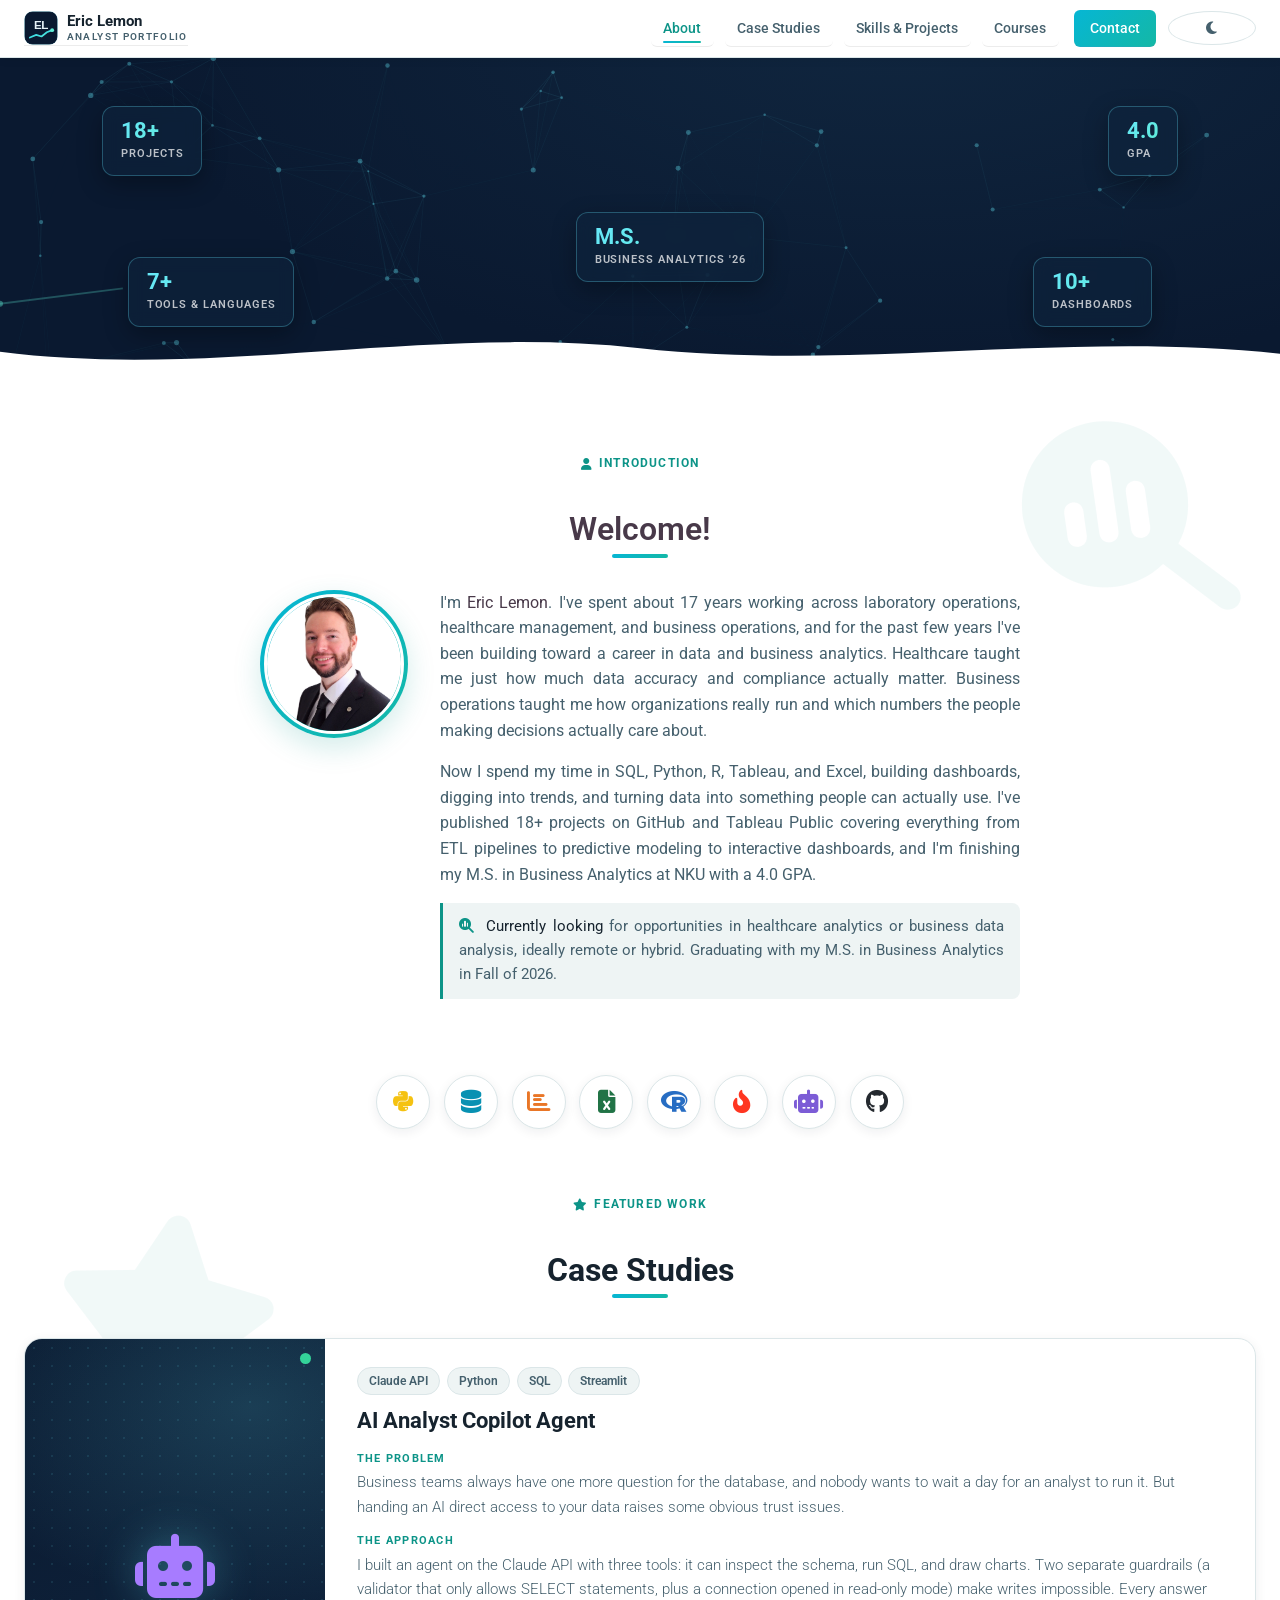
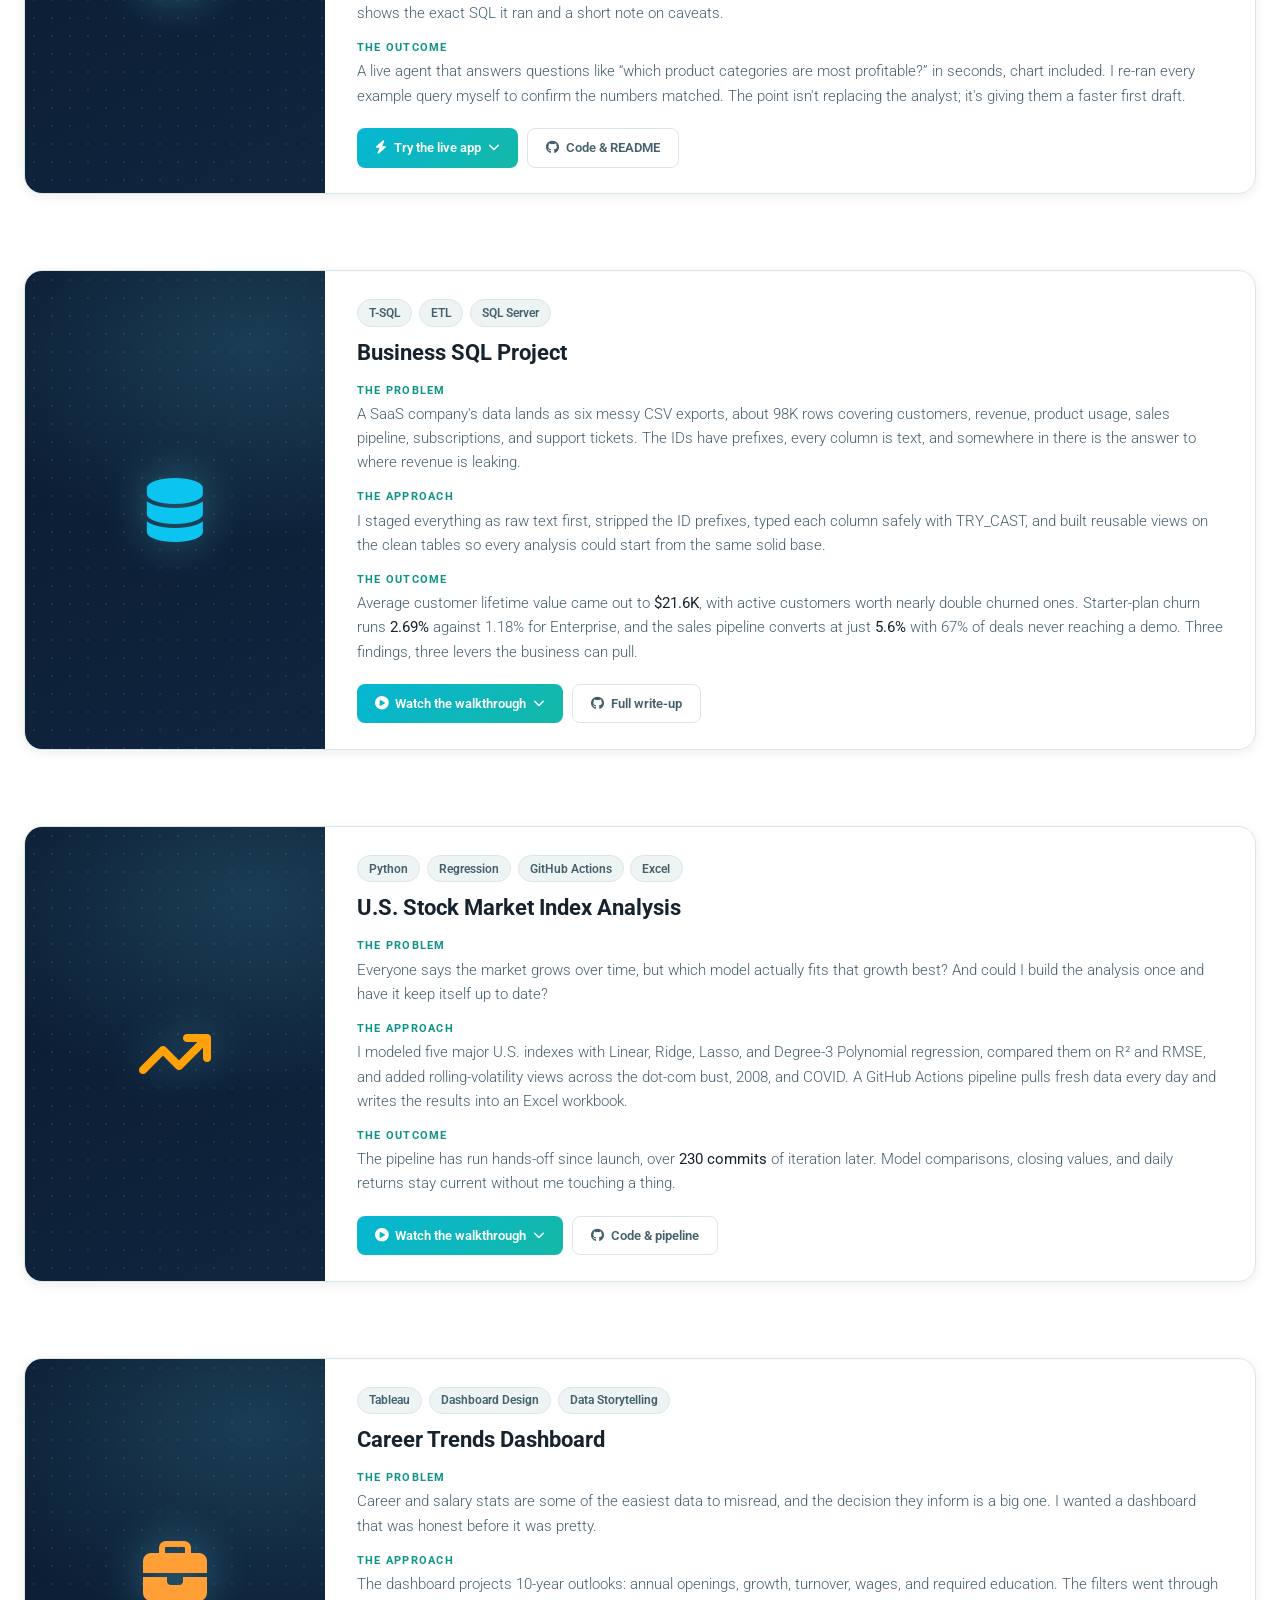
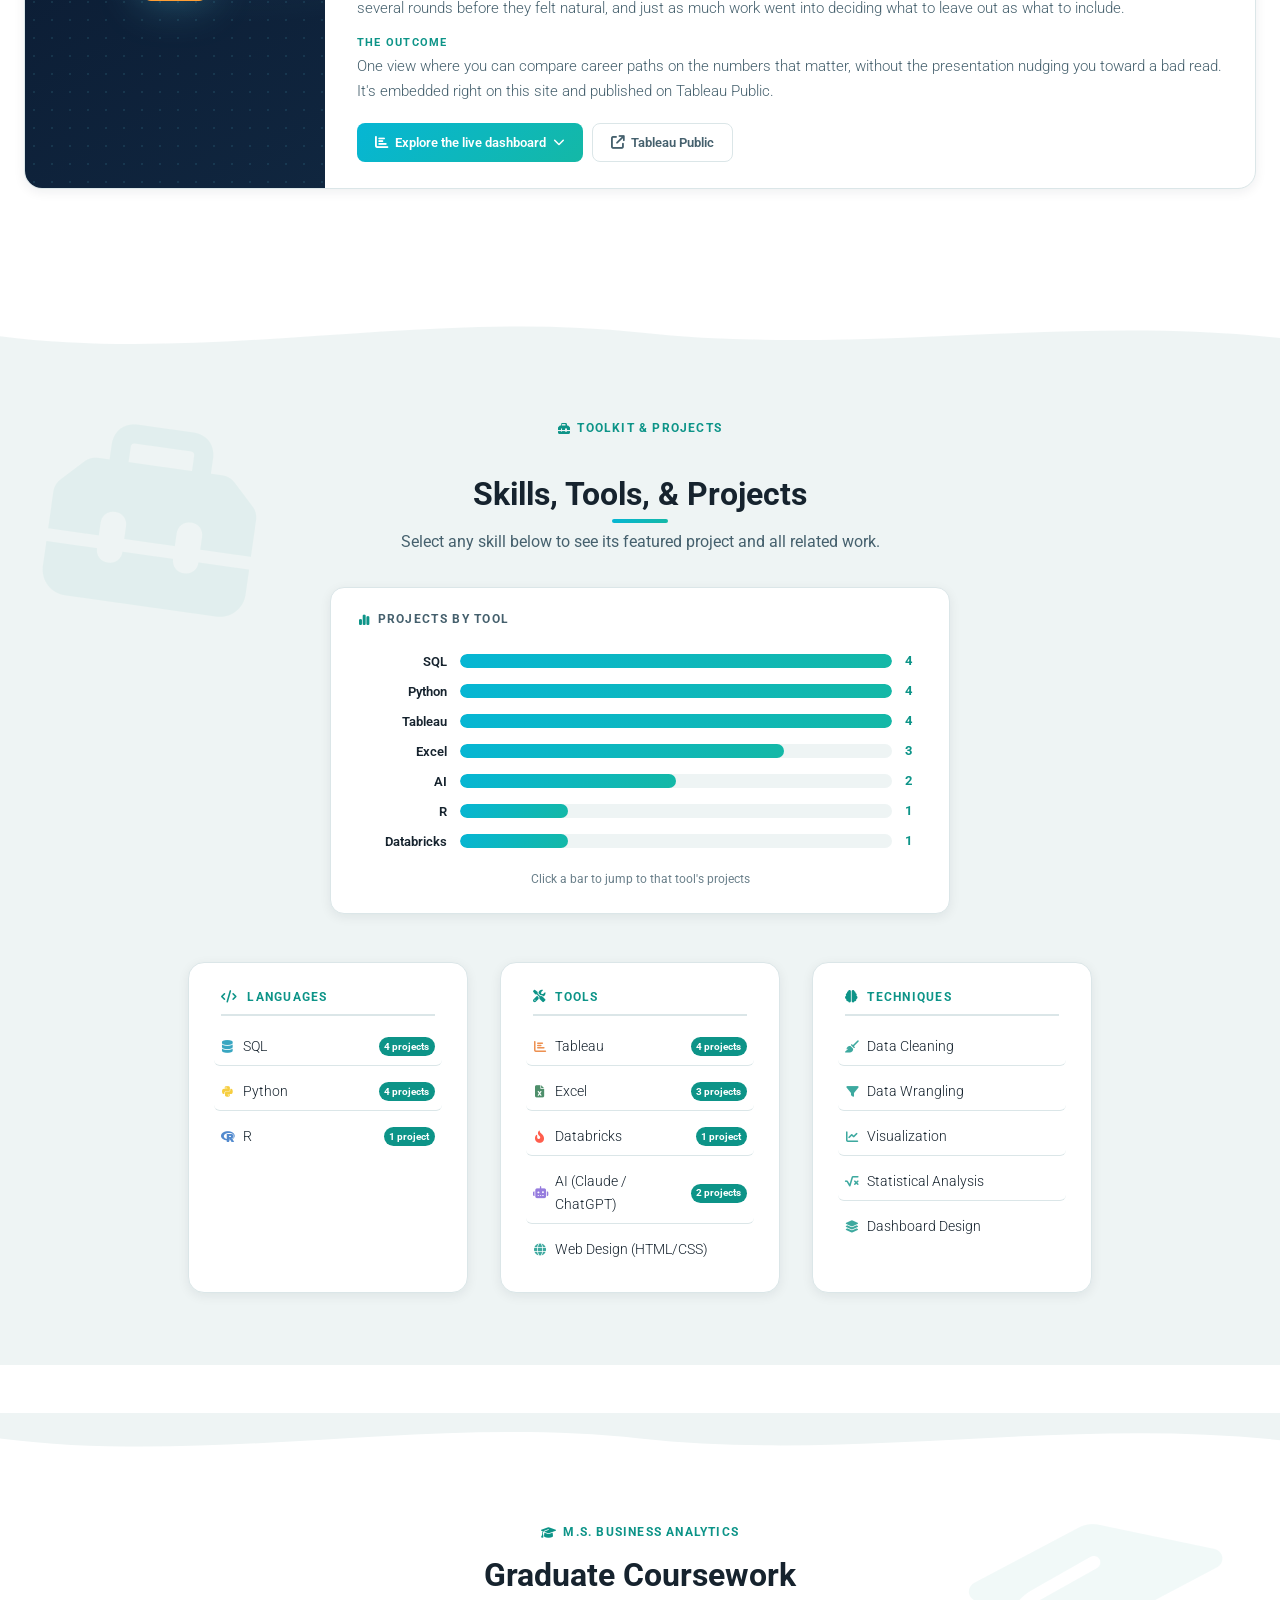
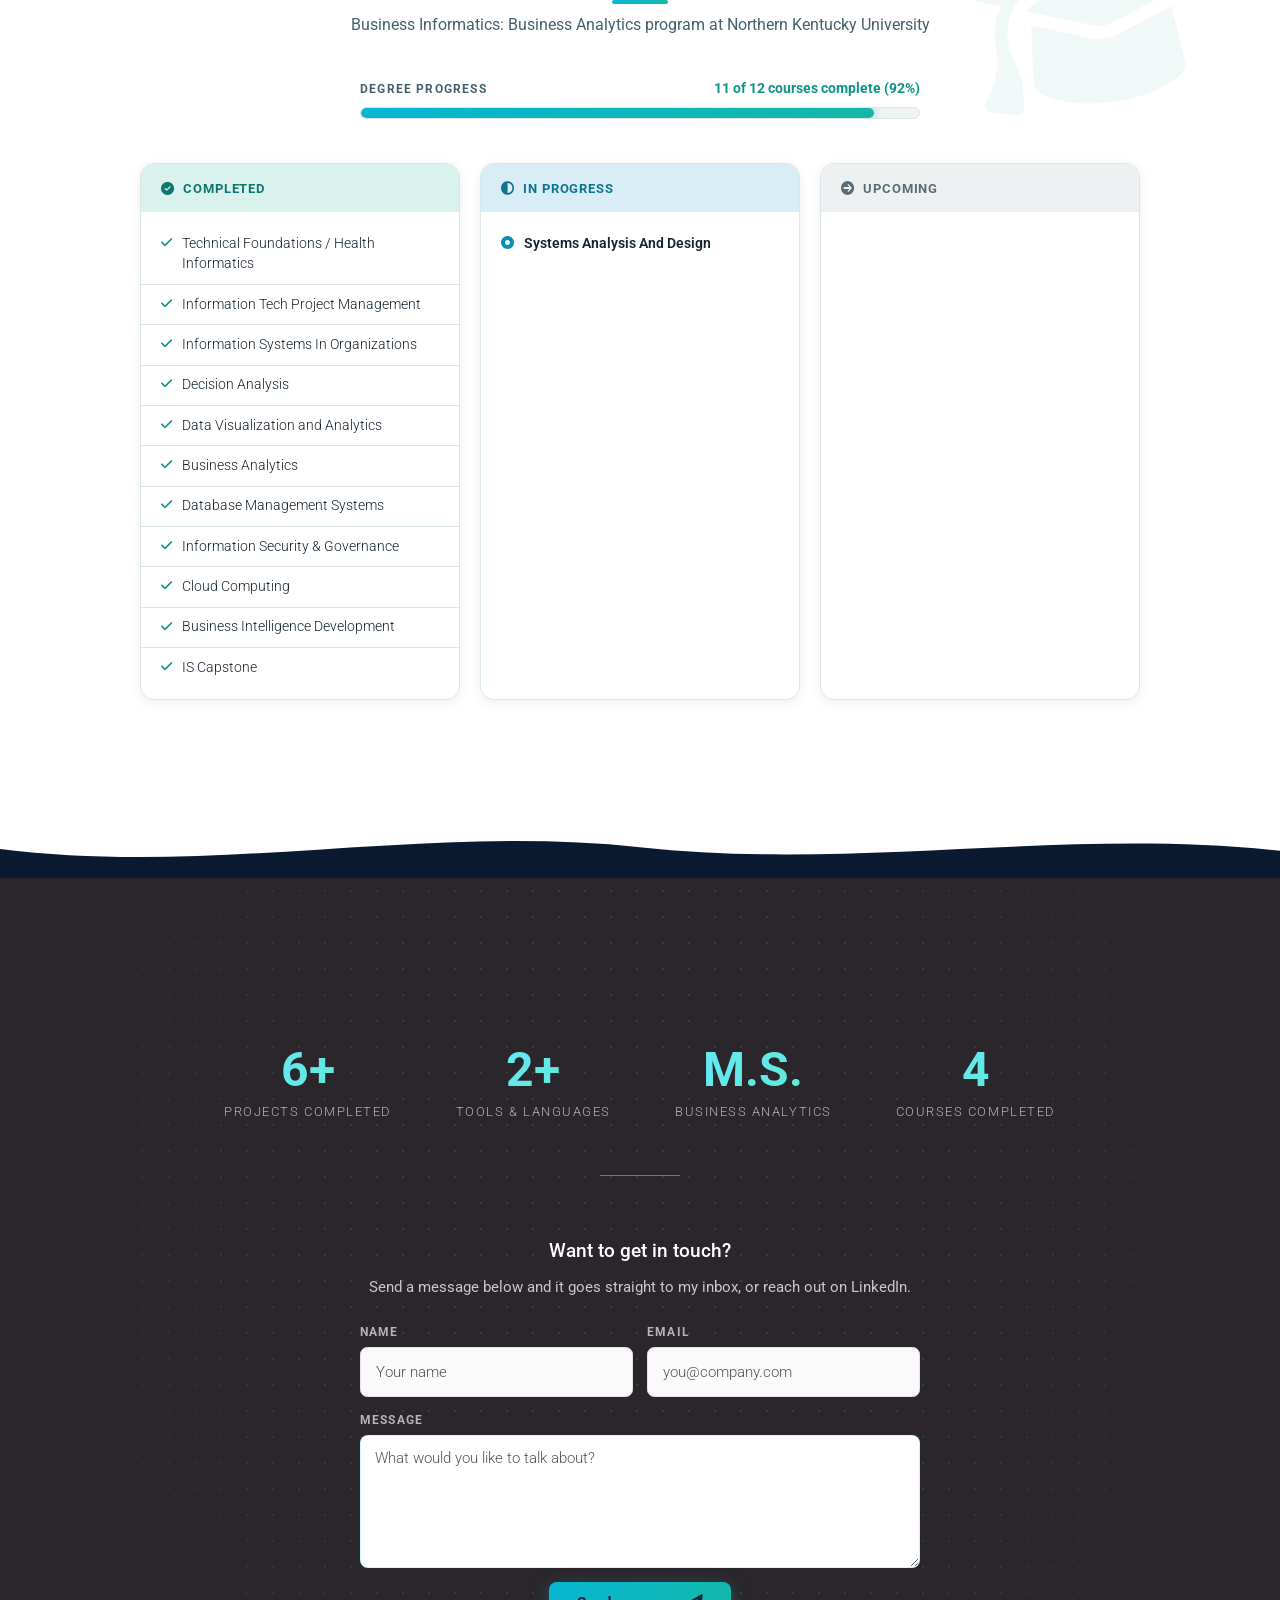
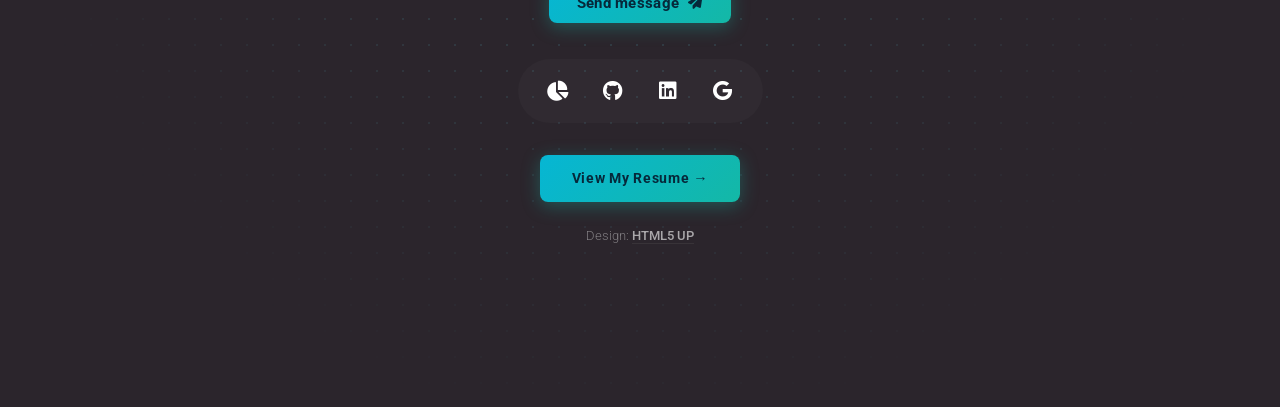
==== commit 1e4e40ef: "8/25/2026" ====
--- a/index.html
+++ b/index.html
@@ -107,22 +107,18 @@
 				<span class="kpi-num">7+</span>
 				<span class="kpi-label">Tools &amp; Languages</span>
 			</div>
-			<div class="kpi-card kpi-3">
+			<div class="kpi-card kpi-5">
 				<span class="kpi-num">M.S.</span>
 				<span class="kpi-label">Business Analytics '26</span>
 			</div>
 			<div class="kpi-card kpi-4">
-				<span class="kpi-num">4</span>
-				<span class="kpi-label">Tableau Dashboards</span>
-			</div>
-		</div>
-
-		<div class="inner">
-			<header>
-				<h1>Making sense of the <span class="grad-text">numbers that matter</span></h1>
-				<div class="hero-bar"></div>
-				<p class="hero-sub"><span id="typed-word">Every dataset has a story to tell</span><span class="typed-cursor" aria-hidden="true"></span></p>
-			</header>
+				<span class="kpi-num">10+</span>
+				<span class="kpi-label">Dashboards</span>
+			</div>
+			<div class="kpi-card kpi-3">
+				<span class="kpi-num">4.0</span>
+				<span class="kpi-label">GPA</span>
+			</div>
 		</div>
 
 		<div class="wave-divider hero-wave wd-fill-white">
@@ -147,12 +143,6 @@
 			<div class="banner-text">
 				<p>I'm <strong>Eric Lemon</strong>. I've spent about 17 years working across laboratory operations, healthcare management, and business operations, and for the past few years I've been building toward a career in data and business analytics. Healthcare taught me just how much data accuracy and compliance actually matter. Business operations taught me how organizations really run and which numbers the people making decisions actually care about.</p>
 				<p>Now I spend my time in SQL, Python, R, Tableau, and Excel, building dashboards, digging into trends, and turning data into something people can actually use. I've published 18+ projects on GitHub and Tableau Public covering everything from ETL pipelines to predictive modeling to interactive dashboards, and I'm finishing my M.S. in Business Analytics at NKU with a 4.0 GPA.</p>
-				<div class="about-facts">
-					<span class="fact-chip"><i class="fa-solid fa-location-dot"></i> Cincinnati, OH</span>
-					<span class="fact-chip"><i class="fa-solid fa-graduation-cap"></i> M.S. '26 &middot; 4.0 GPA</span>
-					<span class="fact-chip"><i class="fa-solid fa-diagram-project"></i> 18+ projects</span>
-					<span class="fact-chip"><i class="fa-solid fa-route"></i> 17 yrs experience</span>
-				</div>
 				<p class="seeking-note">
 					<i class="fa-solid fa-magnifying-glass-chart"></i>
 					<strong>Currently looking</strong> for opportunities in healthcare analytics or business data analysis, ideally remote or hybrid. Graduating with my M.S. in Business Analytics in Fall of 2026.
@@ -183,7 +173,6 @@
 		<i class="section-bg-icon bg-icon-left fa-solid fa-star" aria-hidden="true"></i>
 		<span class="section-eyebrow"><i class="fa-solid fa-star"></i> Featured Work</span>
 		<h2 class="sec-title">Case Studies</h2>
-		<p class="section-intro">Four projects I'm proud of, told the way I'd explain them in an interview: the problem, what I did, and what the data actually said.</p>
 
 		<div class="featured-list">
 
@@ -470,10 +459,10 @@
 				Business Informatics: Business Analytics program at Northern Kentucky University
 			</p>
 
-			<div class="degree-progress fade-in" id="degree-progress" style="--p:75%">
+			<div class="degree-progress fade-in" id="degree-progress" style="--p:92%">
 				<div class="dp-labels">
 					<span class="dp-caption">Degree Progress</span>
-					<span class="dp-value">9 of 12 courses complete (75%)</span>
+					<span class="dp-value">11 of 12 courses complete (92%)</span>
 				</div>
 				<div class="dp-track"><div class="dp-fill"></div></div>
 			</div>
@@ -534,7 +523,6 @@
 	<div id="footer" class="parallax-section">
 
 		<div id="stats-section" class="overlay-content">
-			<blockquote>"Turning data into decisions, one analysis at a time."</blockquote>
 			<div class="stats-row">
 				<div class="stat-item fade-in">
 					<span class="stat-number" data-target="18" data-suffix="+">0</span>
@@ -549,7 +537,7 @@
 					<span class="stat-label">Business Analytics</span>
 				</div>
 				<div class="stat-item fade-in" style="--d:0.3s">
-					<span class="stat-number" data-target="9" data-suffix="">0</span>
+					<span class="stat-number" data-target="11" data-suffix="">0</span>
 					<span class="stat-label">Courses Completed</span>
 				</div>
 			</div>
@@ -559,7 +547,7 @@
 
 		<div class="footer-inner">
 			<h3>Want to get in touch?</h3>
-			<p>Send a message below and it goes straight to my inbox, or reach out on LinkedIn.</p>
+			<p class="contact-intro">Send a message below and it goes straight to my inbox, or reach out on LinkedIn.</p>
 
 			<form class="contact-form" action="https://formsubmit.co/ewlemon7@gmail.com" method="POST">
 				<input type="hidden" name="_subject" value="Portfolio contact form">
--- a/assets/css/portfolio.css
+++ b/assets/css/portfolio.css
@@ -373,15 +373,17 @@
 	color: rgba(255,255,255,0.72);
 	margin-top: 0.15rem;
 }
-.kpi-1 { top: 18%; left: 7%; animation-delay: 0s; }
-.kpi-2 { bottom: 24%; left: 12%; animation-delay: 2.3s; }
-.kpi-3 { top: 24%; right: 8%; animation-delay: 1.1s; }
-.kpi-4 { bottom: 20%; right: 12%; animation-delay: 3.4s; }
+.kpi-1 { top: 15%; left: 8%; animation-delay: 0s; }
+.kpi-2 { bottom: 16%; left: 10%; animation-delay: 1.4s; }
+.kpi-3 { top: 15%; right: 8%; animation-delay: 2.6s; }
+.kpi-4 { bottom: 16%; right: 10%; animation-delay: 3.8s; }
+.kpi-5 { top: 48%; left: 45%; animation-delay: 5s; }
 @keyframes kpiFloat {
 	0%, 100% { transform: translateY(0); }
 	50%      { transform: translateY(-12px); }
 }
 @media (max-width: 980px) { .kpi-1, .kpi-2 { display: none; } }
+@media (max-width: 1180px) { .kpi-5 { display: none; } }
 @media (max-width: 760px) { .hero-kpis { display: none; } }
 
 /* ══════════════════════════════════════════════════════════
@@ -1183,6 +1185,7 @@
 }
 .footer-inner h3 { color: #fff; font-size: 1.2rem; font-weight: 500; margin-bottom: 0.75rem; }
 .footer-inner p  { color: rgba(255,255,255,0.75); font-size: 0.95rem; margin-bottom: 1.5rem; }
+.contact-intro { text-align: center; }
 
 .icons {
 	list-style: none;
@@ -1301,9 +1304,12 @@
 }
 
 .cf-submit {
-	display: inline-flex;
-	align-items: center;
+	display: flex;
+	width: fit-content;
+	align-items: center;
+	justify-content: center;
 	gap: 0.55rem;
+	margin: 0 auto;
 	padding: 0.72rem 1.7rem;
 	border: none;
 	border-radius: 8px;
@@ -1706,4 +1712,4 @@
 	transition: gap 0.2s;
 }
 .scp-other-card:hover .scp-other-title { color: var(--accent); }
-.scp-other-card:hover .scp-other-link { gap: 0.5rem; }
+.scp-other-card:hover .scp-other-link { gap: 0.5rem; }
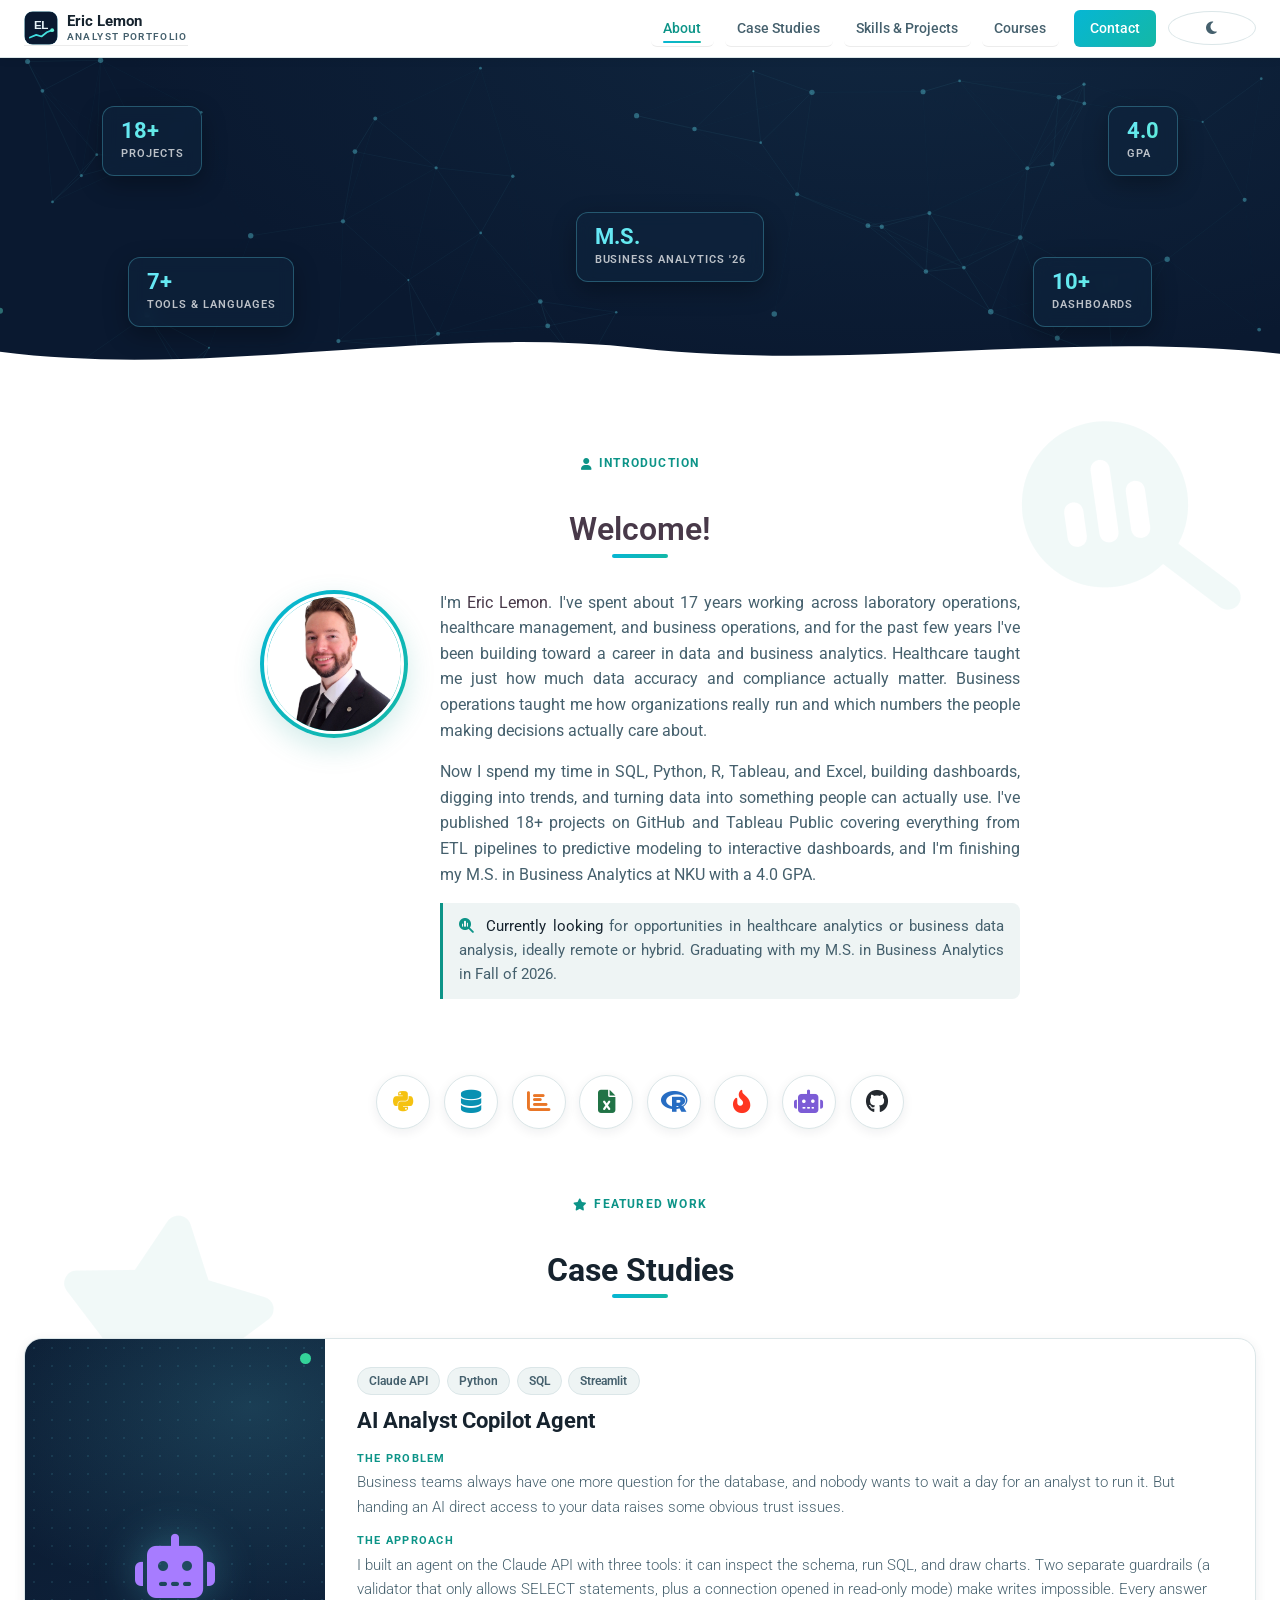
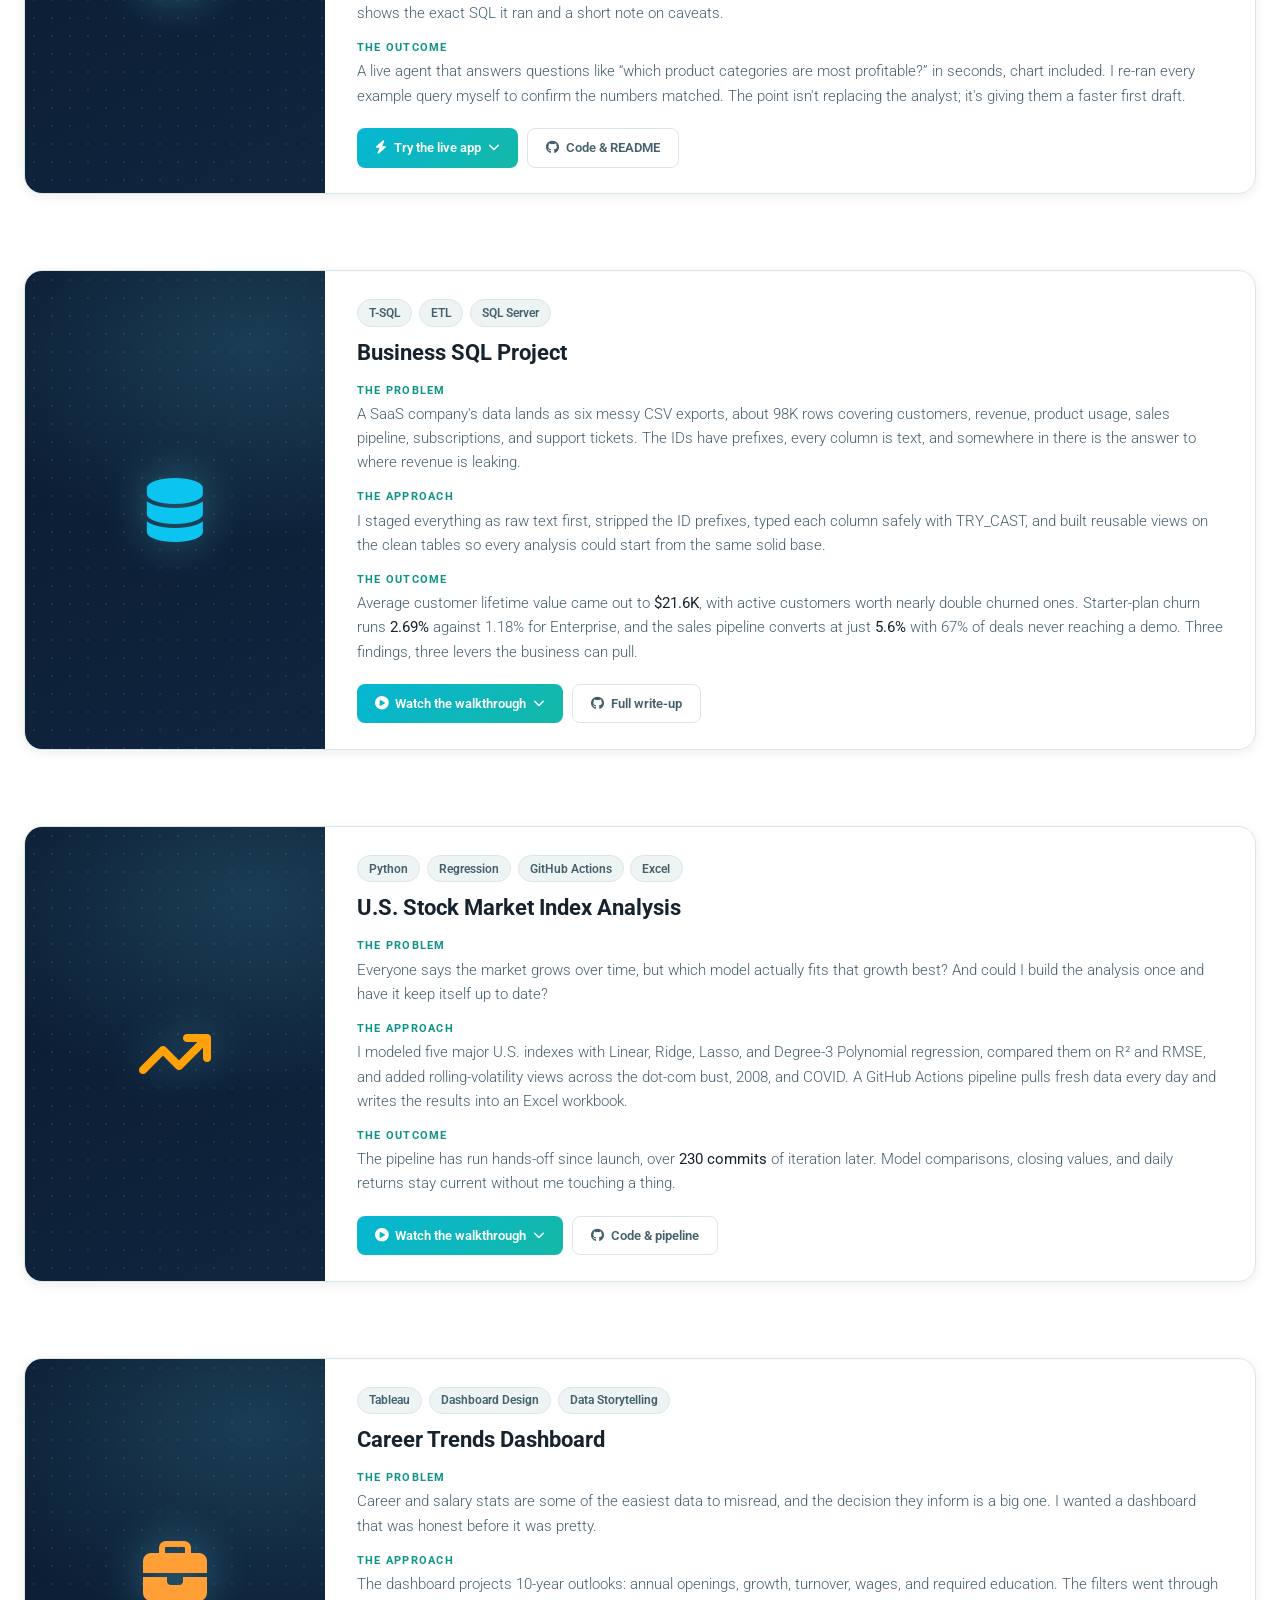
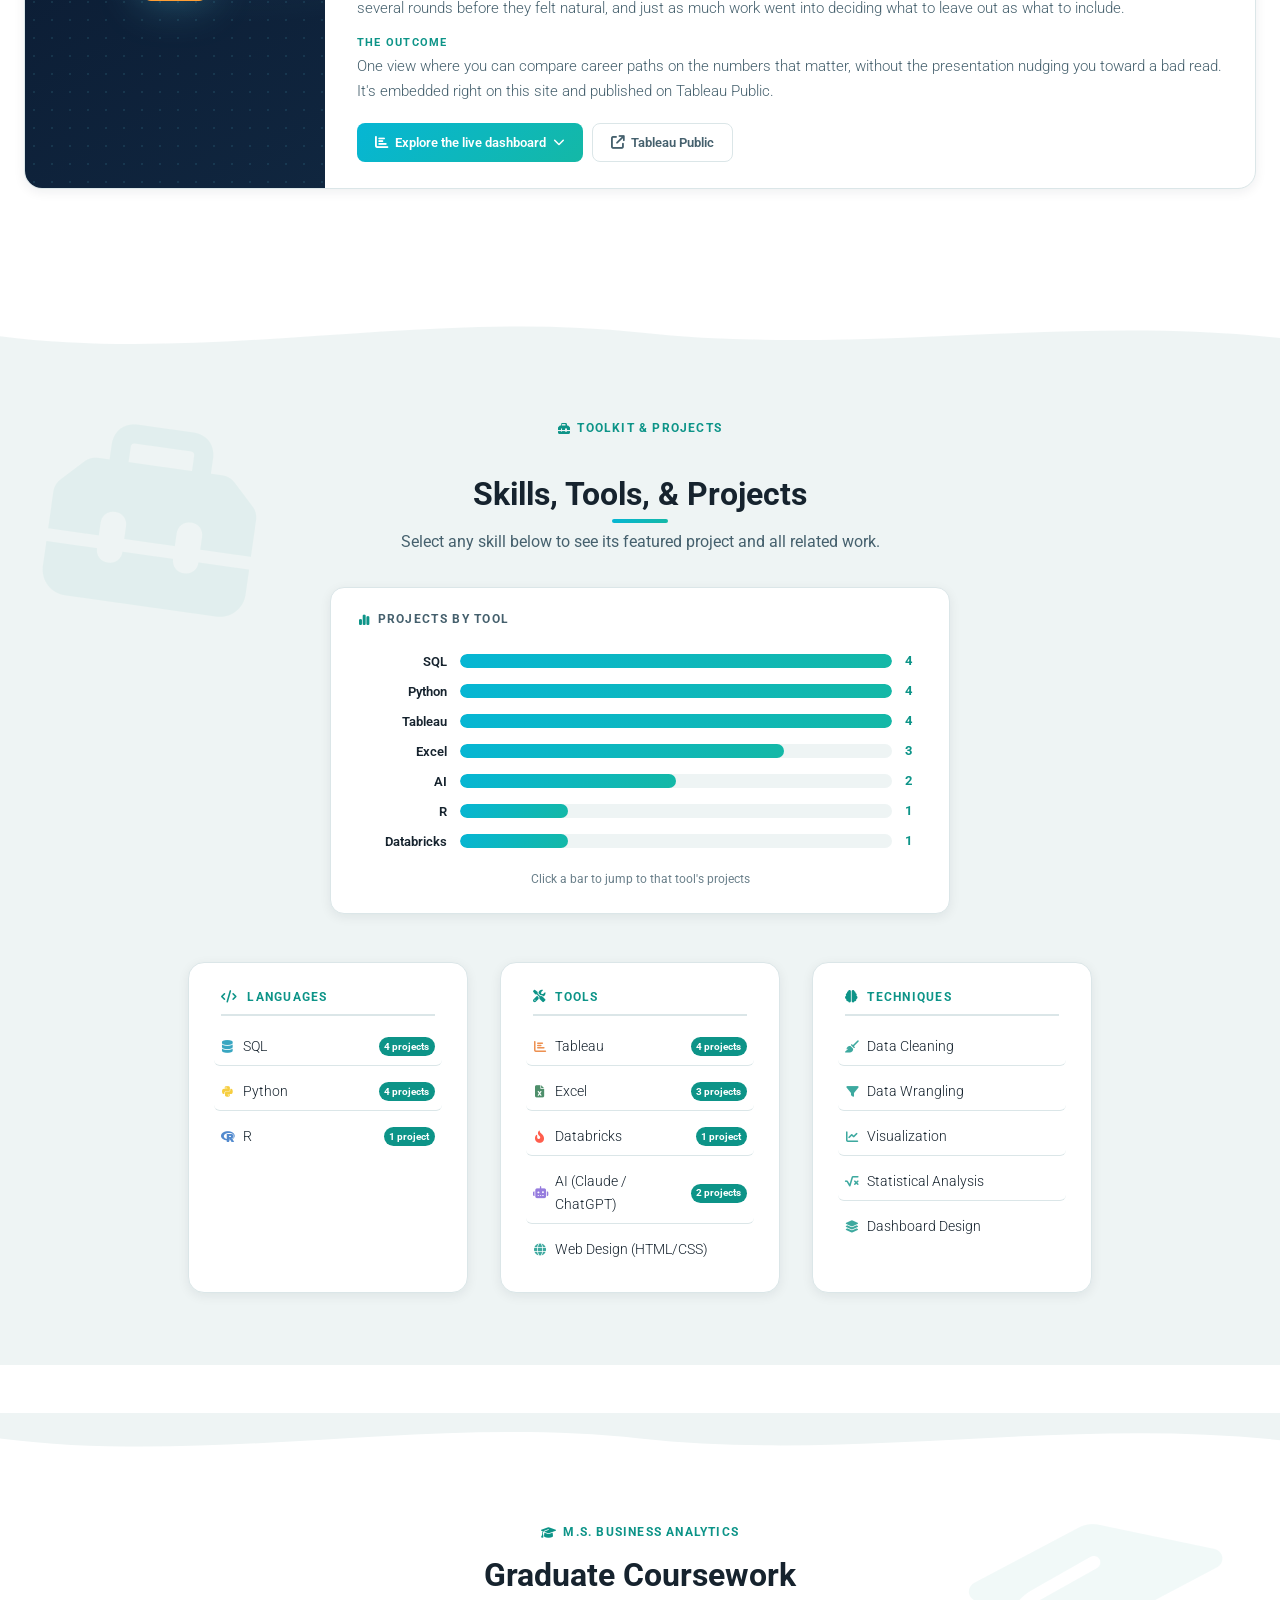
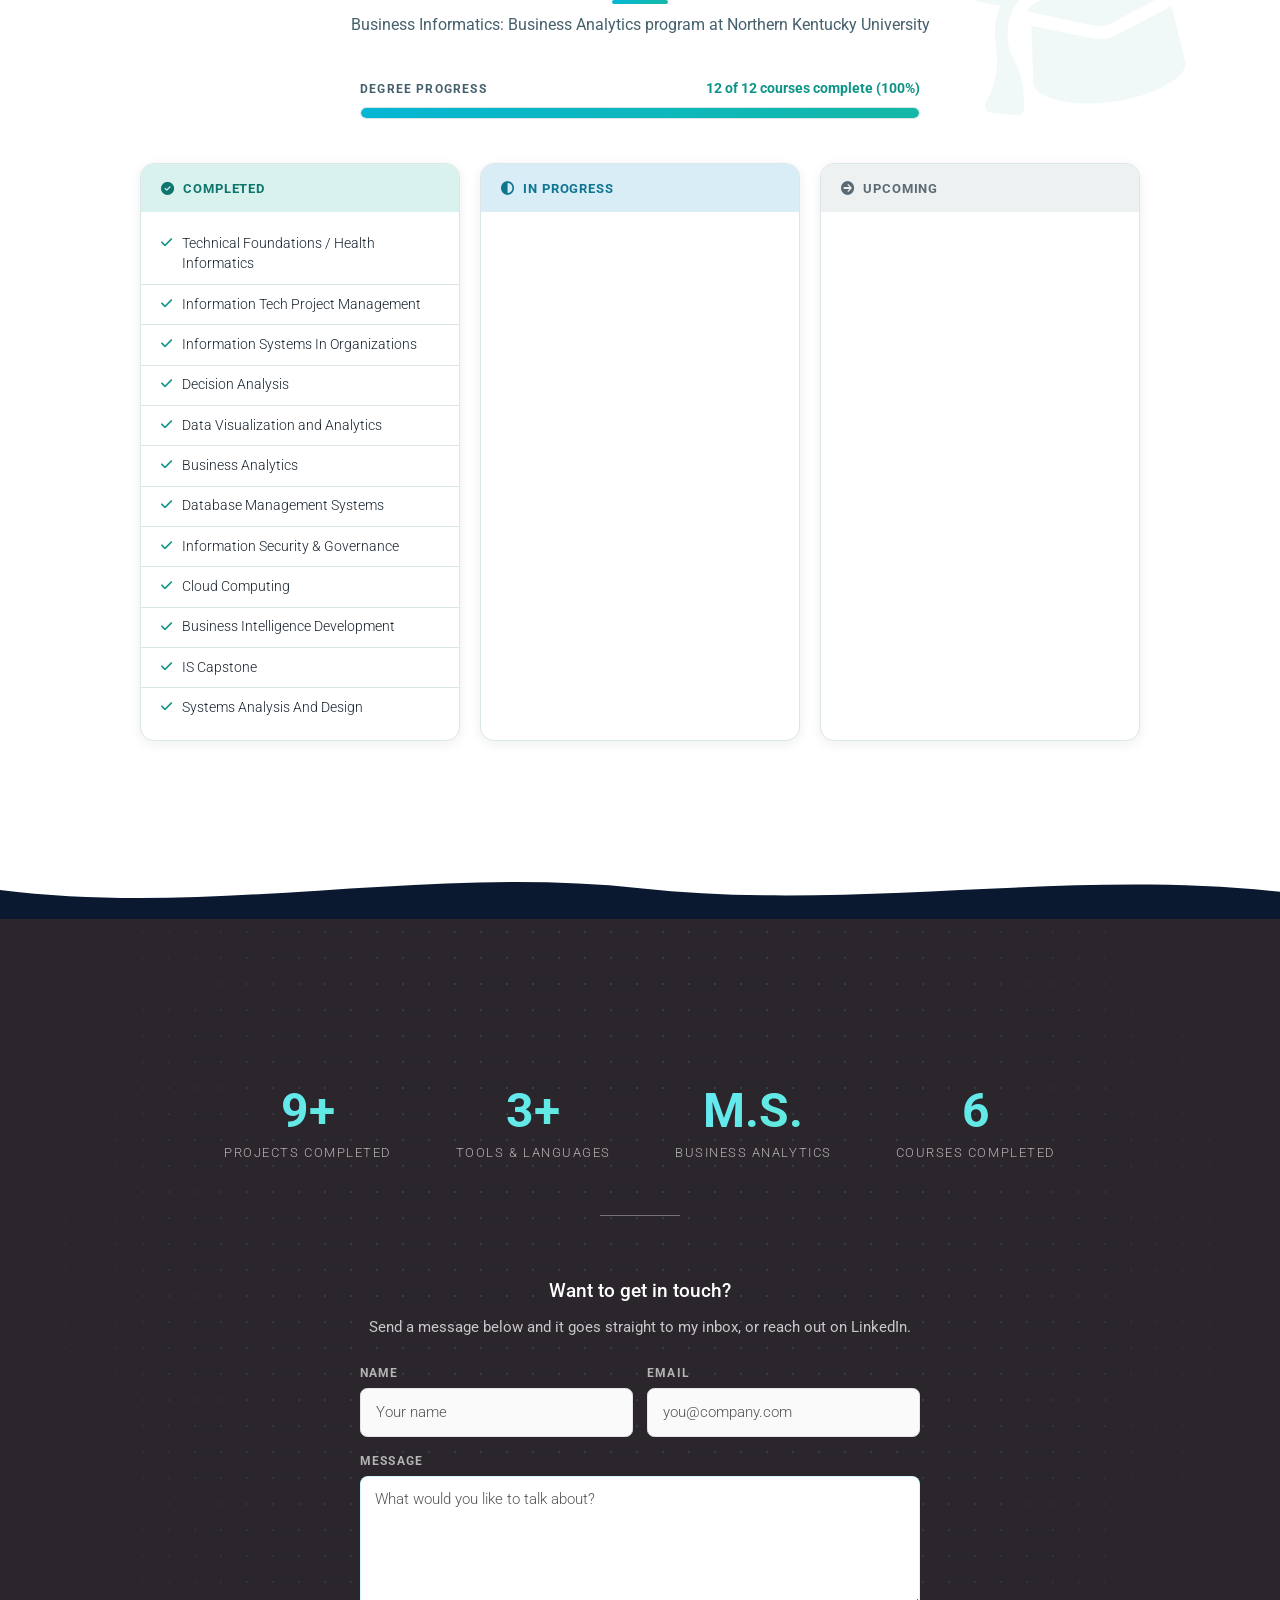
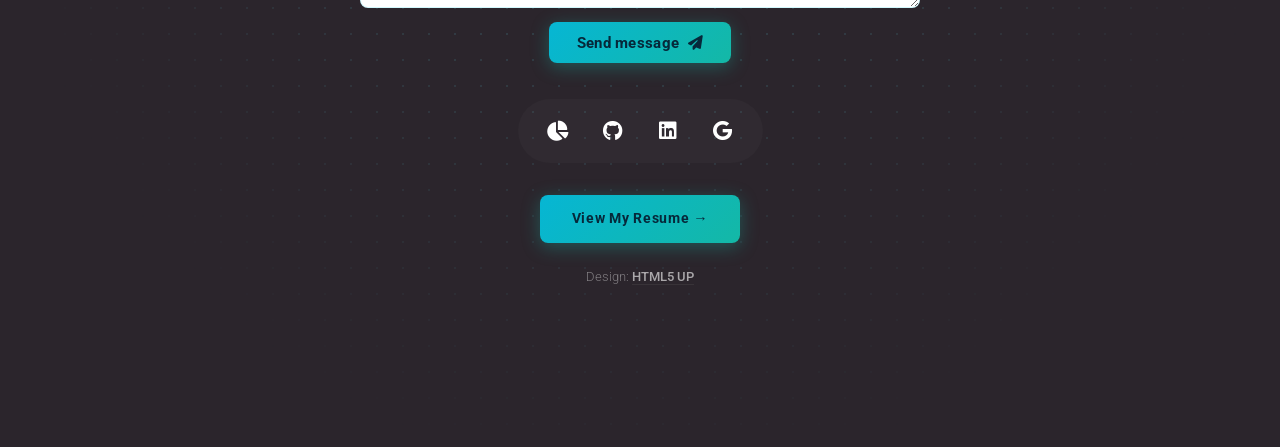
==== commit c421d5a4: "11/9/2026" ====
--- a/index.html
+++ b/index.html
@@ -459,10 +459,10 @@
 				Business Informatics: Business Analytics program at Northern Kentucky University
 			</p>
 
-			<div class="degree-progress fade-in" id="degree-progress" style="--p:92%">
+			<div class="degree-progress fade-in" id="degree-progress" style="--p:100%">
 				<div class="dp-labels">
 					<span class="dp-caption">Degree Progress</span>
-					<span class="dp-value">11 of 12 courses complete (92%)</span>
+					<span class="dp-value">12 of 12 courses complete (100%)</span>
 				</div>
 				<div class="dp-track"><div class="dp-fill"></div></div>
 			</div>
@@ -485,6 +485,7 @@
 						<li class="course-item"><i class="fa-solid fa-check course-icon completed-icon"></i>Cloud Computing</li>
 						<li class="course-item"><i class="fa-solid fa-check course-icon completed-icon"></i>Business Intelligence Development</li>
 						<li class="course-item"><i class="fa-solid fa-check course-icon completed-icon"></i>IS Capstone</li>
+						<li class="course-item"><i class="fa-solid fa-check course-icon completed-icon"></i>Systems Analysis And Design</li>
 					</ul>
 				</div>
 
@@ -493,7 +494,6 @@
 						<i class="fa-solid fa-circle-half-stroke"></i> In Progress
 					</div>
 					<ul class="course-list">
-						<li class="course-item current-item"><i class="fa-solid fa-circle-dot course-icon current-icon"></i>Systems Analysis And Design</li>
 					</ul>
 				</div>
 
@@ -537,7 +537,7 @@
 					<span class="stat-label">Business Analytics</span>
 				</div>
 				<div class="stat-item fade-in" style="--d:0.3s">
-					<span class="stat-number" data-target="11" data-suffix="">0</span>
+					<span class="stat-number" data-target="12" data-suffix="">0</span>
 					<span class="stat-label">Courses Completed</span>
 				</div>
 			</div>
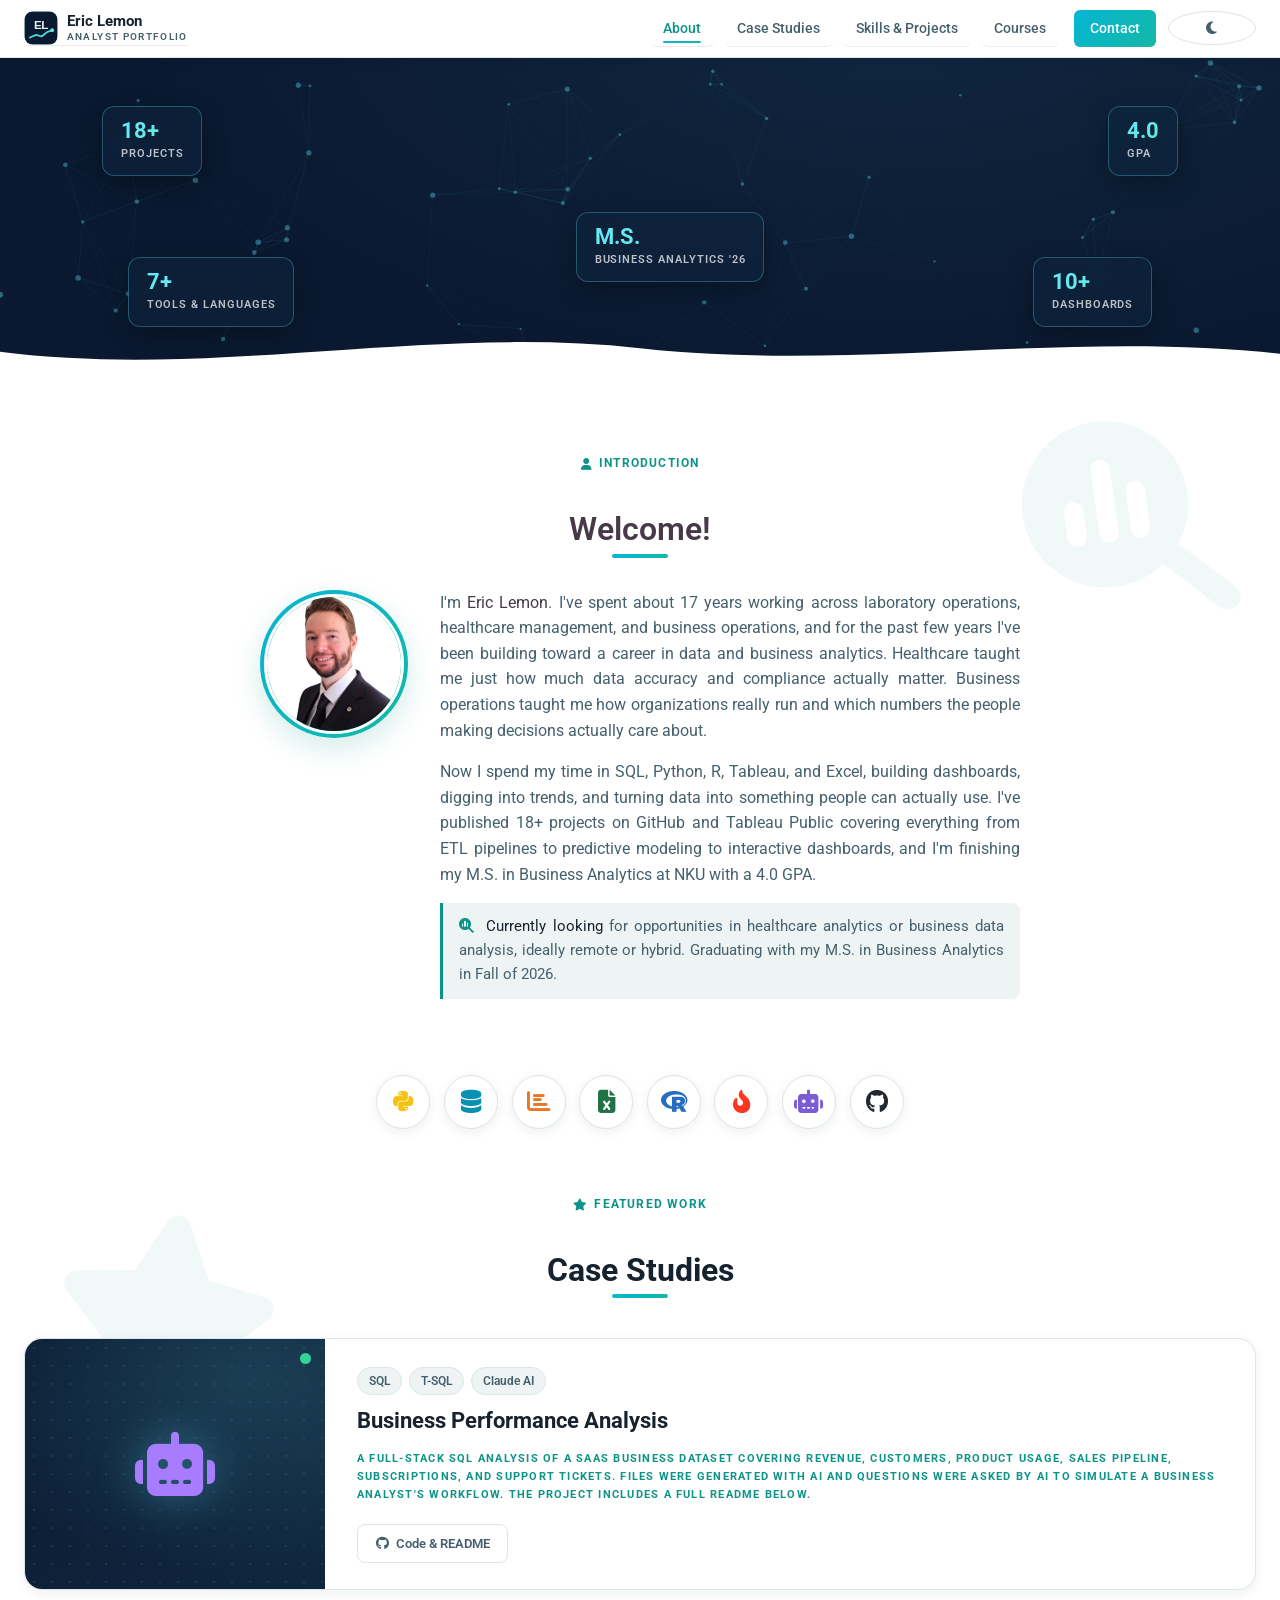
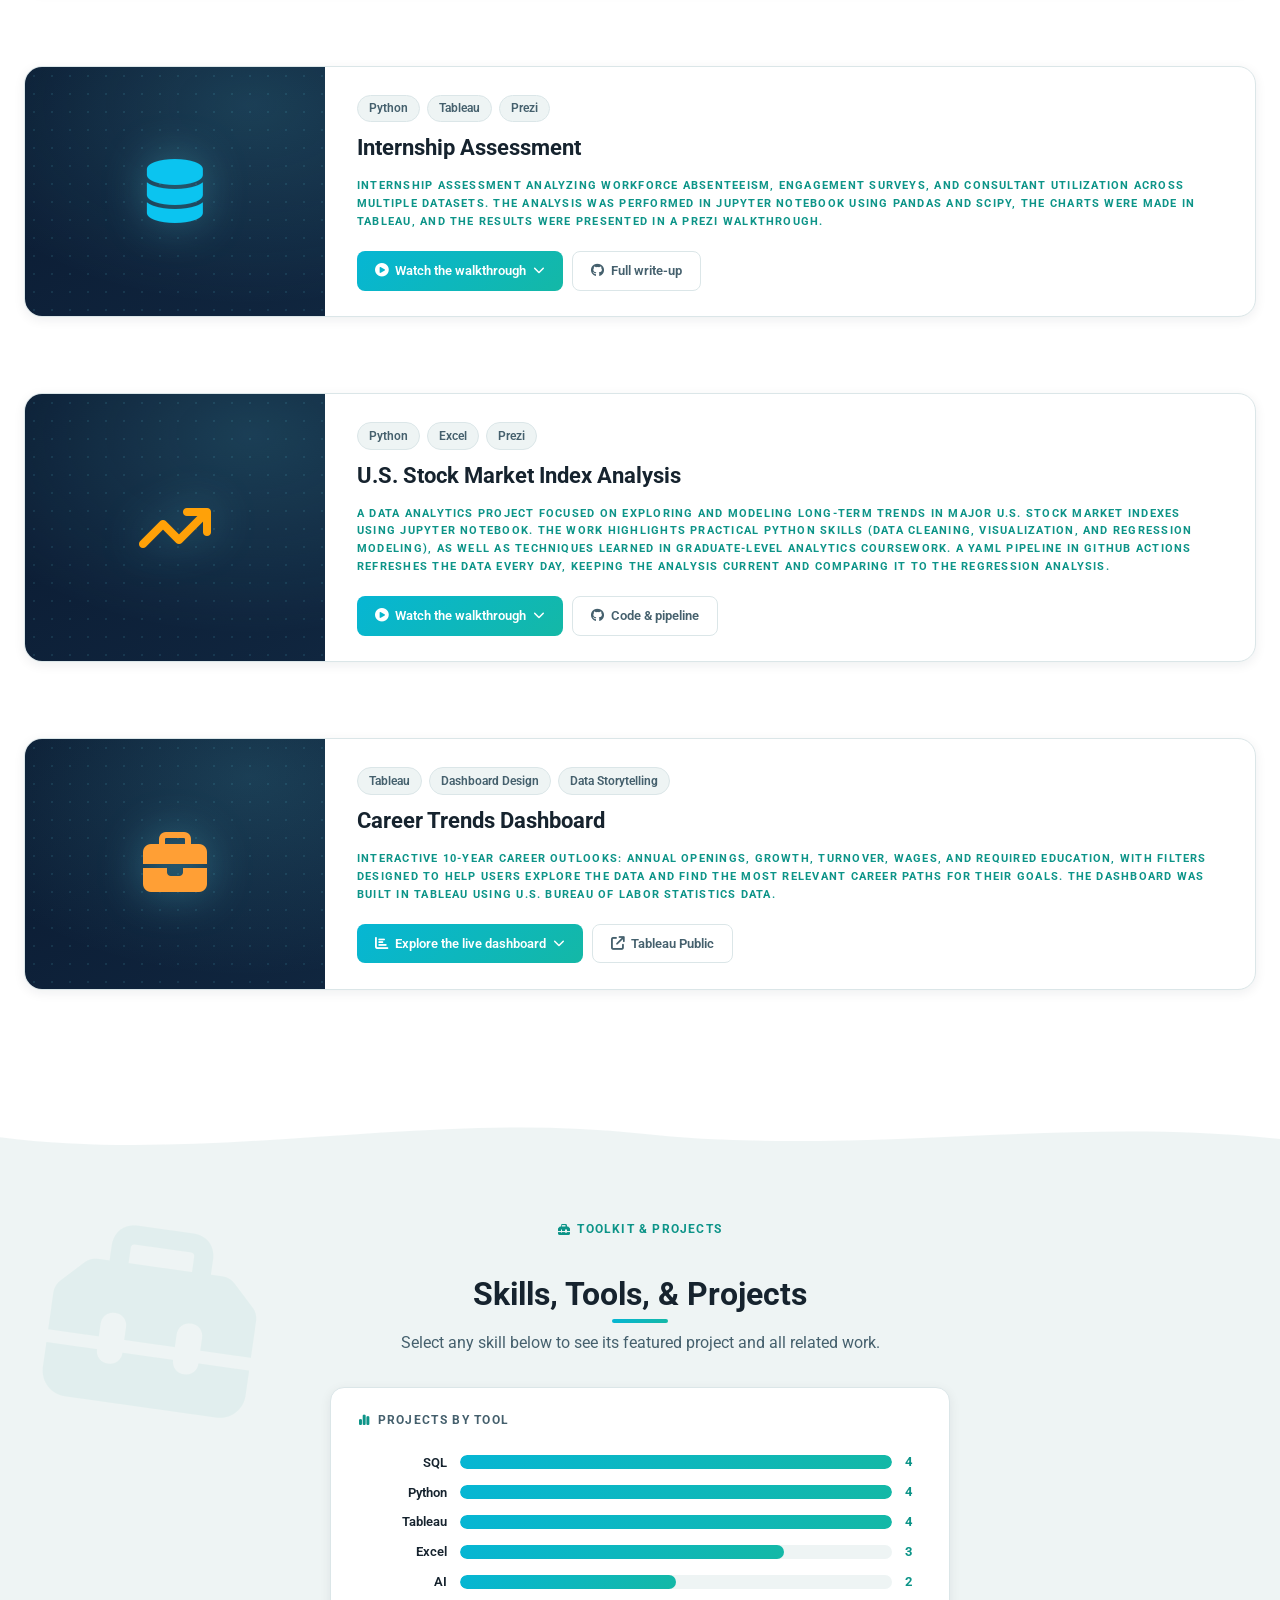
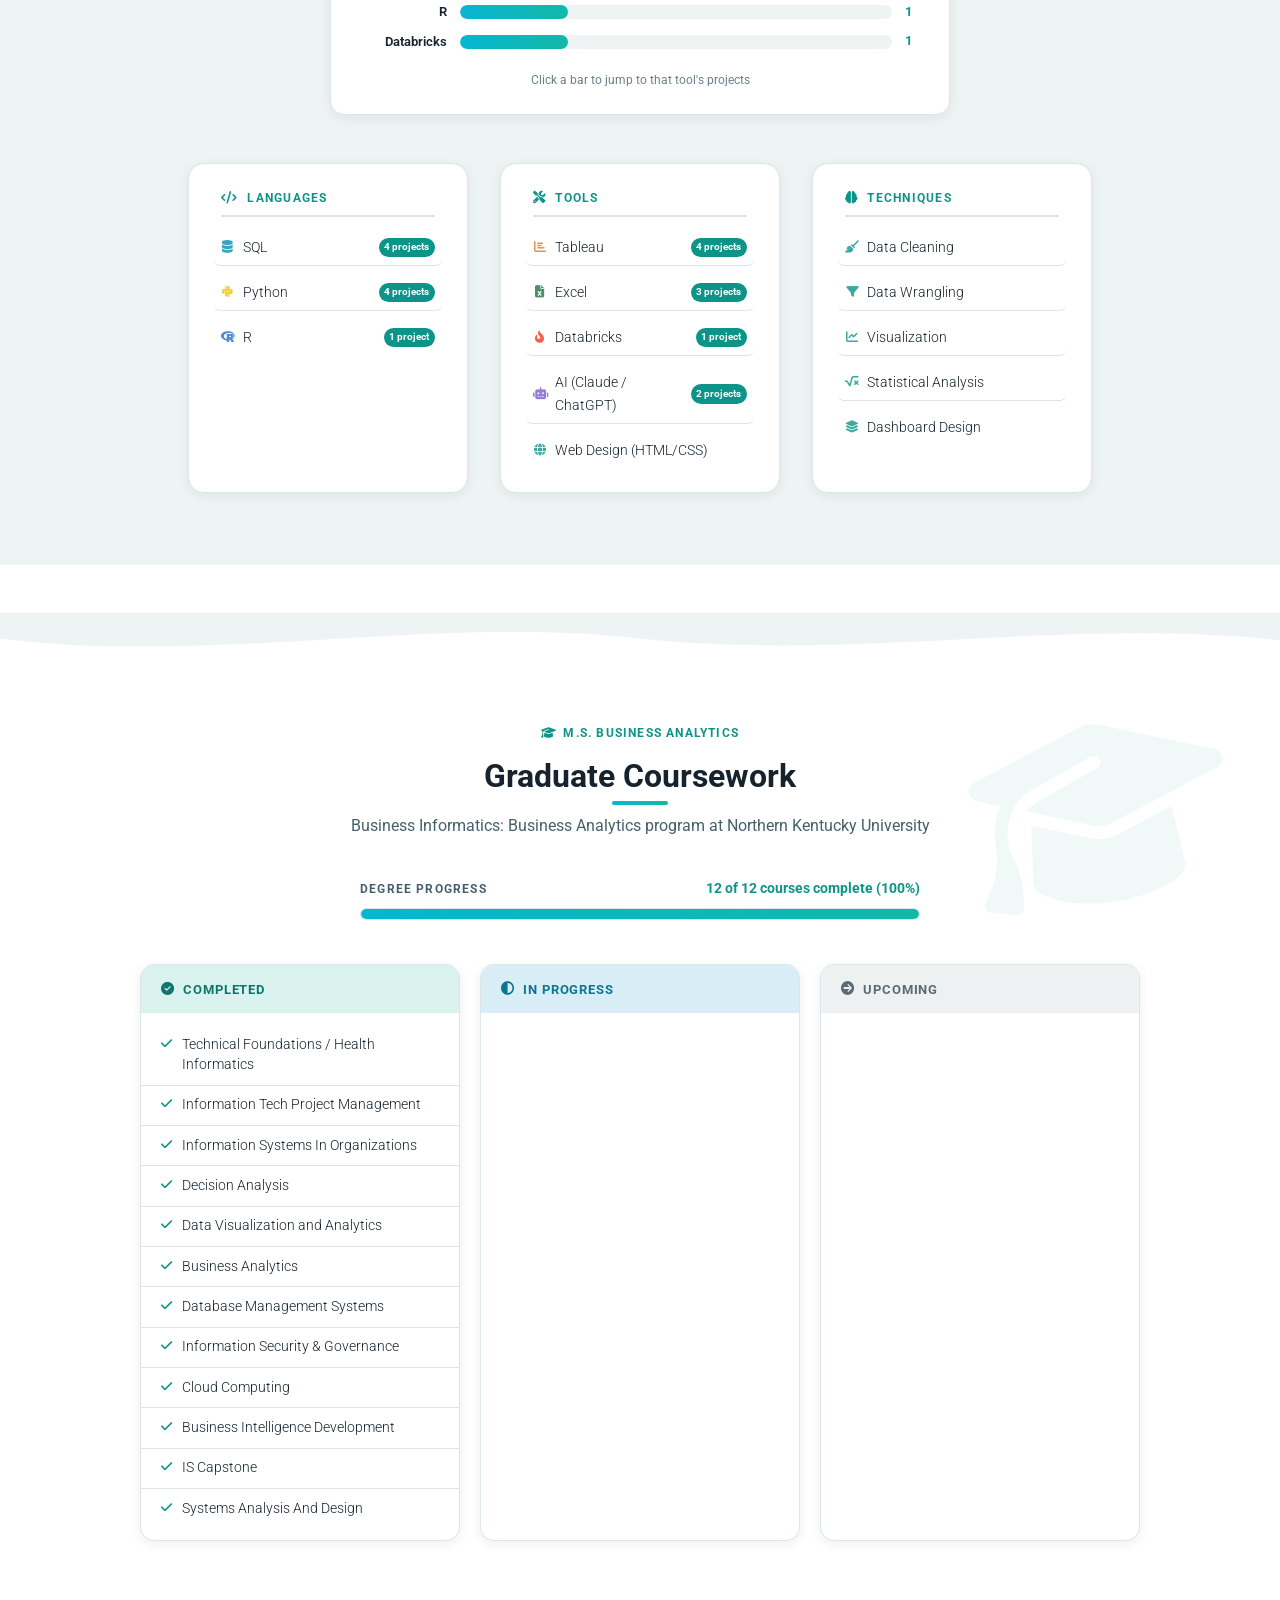
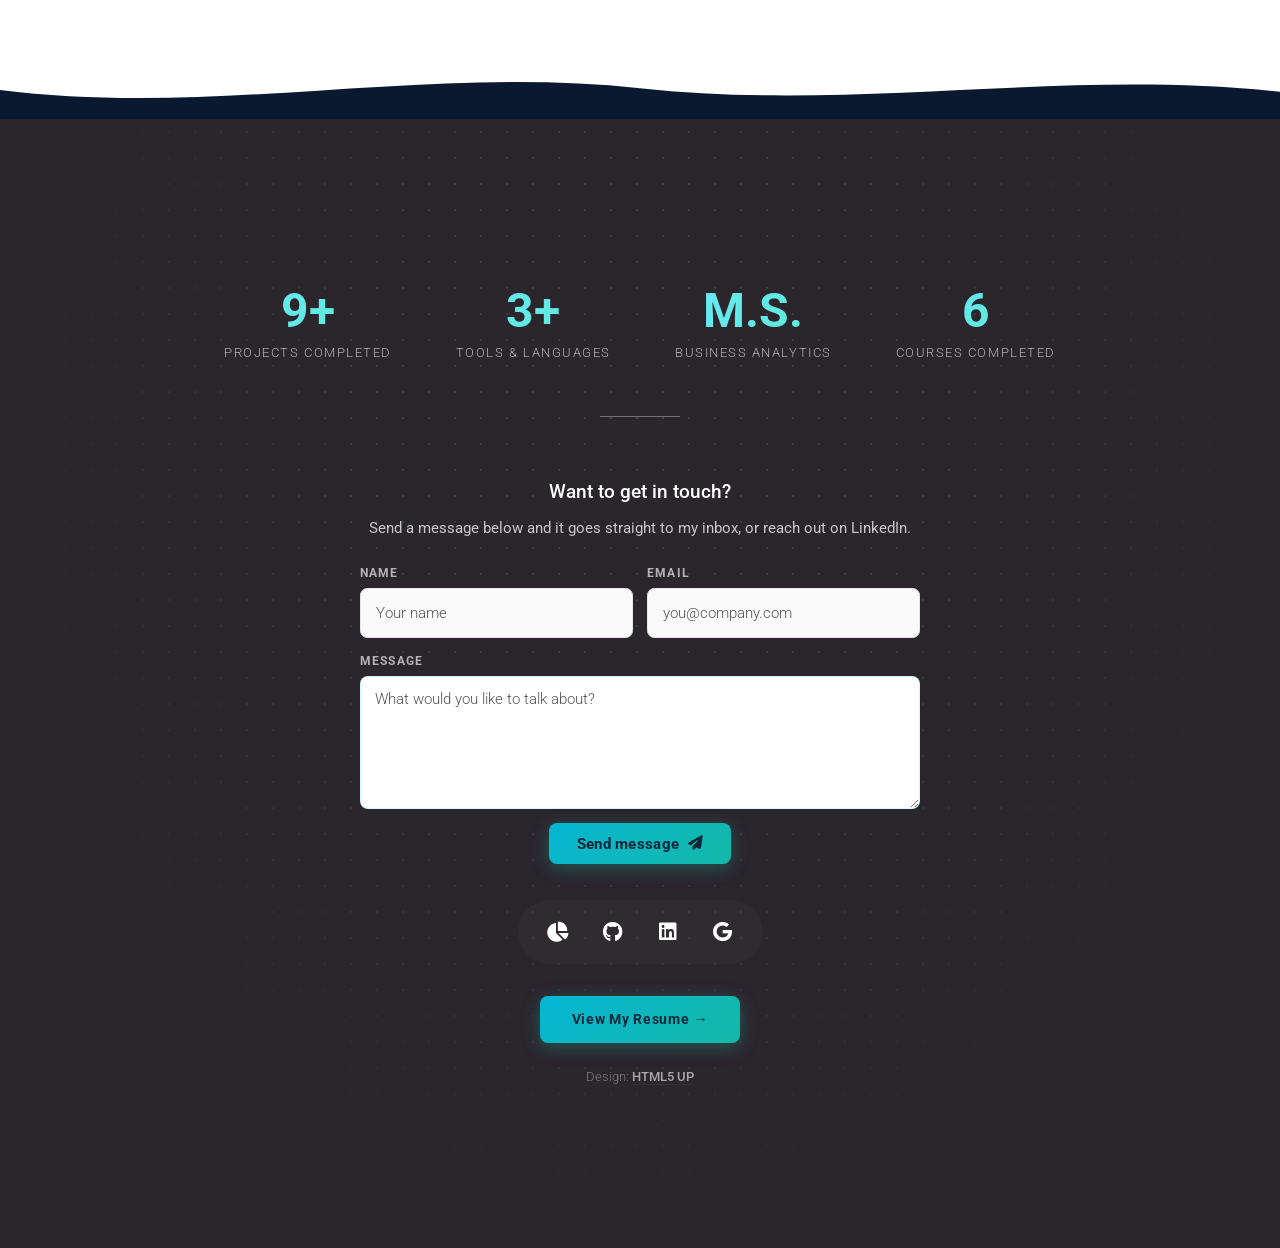
==== commit 6f15a328: "11/18/2026" ====
--- a/index.html
+++ b/index.html
@@ -177,7 +177,6 @@
 		<div class="featured-list">
 
 			<article class="featured-card fade-in tilt-card"
-				data-embed-src="https://analyst-copilot-agent-5gpanuic33nqb66wxlvcrd.streamlit.app/?embed=true"
 				data-embed-height="850"
 				data-embed-extra="allowfullscreen">
 				<div class="fc-main">
@@ -187,19 +186,15 @@
 				</div>
 				<div class="fc-body">
 					<div class="fc-tags">
-						<span class="fi-tag">Claude API</span><span class="fi-tag">Python</span><span class="fi-tag">SQL</span><span class="fi-tag">Streamlit</span>
-					</div>
-					<h3 class="fc-title">AI Analyst Copilot Agent</h3>
+						<span class="fi-tag">SQL</span><span class="fi-tag">T-SQL</span><span class="fi-tag">Claude AI</span>
+					</div>
+					<h3 class="fc-title">Business Performance Analysis</h3>
 					<dl class="fc-case">
-						<div><dt>The problem</dt><dd>Business teams always have one more question for the database, and nobody wants to wait a day for an analyst to run it. But handing an AI direct access to your data raises some obvious trust issues.</dd></div>
-						<div><dt>The approach</dt><dd>I built an agent on the Claude API with three tools: it can inspect the schema, run SQL, and draw charts. Two separate guardrails (a validator that only allows SELECT statements, plus a connection opened in read-only mode) make writes impossible. Every answer shows the exact SQL it ran and a short note on caveats.</dd></div>
-						<div><dt>The outcome</dt><dd>A live agent that answers questions like &ldquo;which product categories are most profitable?&rdquo; in seconds, chart included. I re-ran every example query myself to confirm the numbers matched. The point isn't replacing the analyst; it's giving them a faster first draft.</dd></div>
-					</dl>
+						<div><dt>A full-stack SQL analysis of a SaaS business dataset covering revenue, customers, product usage, sales pipeline, subscriptions, and support tickets. Files were generated with AI and questions were asked by AI to simulate a business analyst's workflow. The project includes a full README below.</div></dt>
+						</dl>
 					<div class="fc-links">
-						<button class="fc-link fc-link-primary fc-expand" data-show-label="Try the live app" data-hide-label="Hide the app" aria-expanded="false">
-							<i class="fa-solid fa-bolt"></i> <span class="fc-expand-label">Try the live app</span> <i class="fa-solid fa-chevron-down fc-chev"></i>
 						</button>
-						<a href="https://github.com/ewlemon/analyst-copilot-agent" target="_blank" rel="noopener" class="fc-link"><i class="fab fa-github"></i> Code &amp; README</a>
+						<a href="https://github.com/ewlemon/Business-SQL-Project/blob/main/README.md" target="_blank" rel="noopener" class="fc-link"><i class="fab fa-github"></i> Code &amp; README</a>
 					</div>
 				</div>
 				</div><!-- /fc-main -->
@@ -216,19 +211,17 @@
 				</div>
 				<div class="fc-body">
 					<div class="fc-tags">
-						<span class="fi-tag">T-SQL</span><span class="fi-tag">ETL</span><span class="fi-tag">SQL Server</span>
-					</div>
-					<h3 class="fc-title">Business SQL Project</h3>
+						<span class="fi-tag">Python</span><span class="fi-tag">Tableau</span><span class="fi-tag">Prezi</span>
+					</div>
+					<h3 class="fc-title">Internship Assessment</h3>
 					<dl class="fc-case">
-						<div><dt>The problem</dt><dd>A SaaS company's data lands as six messy CSV exports, about 98K rows covering customers, revenue, product usage, sales pipeline, subscriptions, and support tickets. The IDs have prefixes, every column is text, and somewhere in there is the answer to where revenue is leaking.</dd></div>
-						<div><dt>The approach</dt><dd>I staged everything as raw text first, stripped the ID prefixes, typed each column safely with TRY_CAST, and built reusable views on the clean tables so every analysis could start from the same solid base.</dd></div>
-						<div><dt>The outcome</dt><dd>Average customer lifetime value came out to <strong>$21.6K</strong>, with active customers worth nearly double churned ones. Starter-plan churn runs <strong>2.69%</strong> against 1.18% for Enterprise, and the sales pipeline converts at just <strong>5.6%</strong> with 67% of deals never reaching a demo. Three findings, three levers the business can pull.</dd></div>
-					</dl>
+						<div><dt>Internship assessment analyzing workforce absenteeism, engagement surveys, and consultant utilization across multiple datasets. The analysis was performed in Jupyter Notebook using Pandas and SciPy, the charts were made in Tableau, and the results were presented in a Prezi walkthrough.</div></dt>
+						</dl>
 					<div class="fc-links">
 						<button class="fc-link fc-link-primary fc-expand" data-show-label="Watch the walkthrough" data-hide-label="Hide the walkthrough" aria-expanded="false">
 							<i class="fa-solid fa-circle-play"></i> <span class="fc-expand-label">Watch the walkthrough</span> <i class="fa-solid fa-chevron-down fc-chev"></i>
 						</button>
-						<a href="https://github.com/ewlemon/Business-SQL-Project/blob/main/README.md" target="_blank" rel="noopener" class="fc-link"><i class="fab fa-github"></i> Full write-up</a>
+						<a href="https://github.com/ewlemon/Analysis-Case-Study" target="_blank" rel="noopener" class="fc-link"><i class="fab fa-github"></i> Full write-up</a>
 					</div>
 				</div>
 				</div><!-- /fc-main -->
@@ -245,13 +238,11 @@
 				</div>
 				<div class="fc-body">
 					<div class="fc-tags">
-						<span class="fi-tag">Python</span><span class="fi-tag">Regression</span><span class="fi-tag">GitHub Actions</span><span class="fi-tag">Excel</span>
+						<span class="fi-tag">Python</span><span class="fi-tag">Excel</span><span class="fi-tag">Prezi</span>
 					</div>
 					<h3 class="fc-title">U.S. Stock Market Index Analysis</h3>
 					<dl class="fc-case">
-						<div><dt>The problem</dt><dd>Everyone says the market grows over time, but which model actually fits that growth best? And could I build the analysis once and have it keep itself up to date?</dd></div>
-						<div><dt>The approach</dt><dd>I modeled five major U.S. indexes with Linear, Ridge, Lasso, and Degree-3 Polynomial regression, compared them on R&sup2; and RMSE, and added rolling-volatility views across the dot-com bust, 2008, and COVID. A GitHub Actions pipeline pulls fresh data every day and writes the results into an Excel workbook.</dd></div>
-						<div><dt>The outcome</dt><dd>The pipeline has run hands-off since launch, over <strong>230 commits</strong> of iteration later. Model comparisons, closing values, and daily returns stay current without me touching a thing.</dd></div>
+						<div><dt>A data analytics project focused on exploring and modeling long-term trends in major U.S. stock market indexes using Jupyter Notebook. The work highlights practical Python skills (data cleaning, visualization, and regression modeling), as well as techniques learned in graduate-level analytics coursework. A YAML pipeline in GitHub Actions refreshes the data every day, keeping the analysis current and comparing it to the regression analysis.</div></dt>
 					</dl>
 					<div class="fc-links">
 						<button class="fc-link fc-link-primary fc-expand" data-show-label="Watch the walkthrough" data-hide-label="Hide the walkthrough" aria-expanded="false">
@@ -278,9 +269,7 @@
 					</div>
 					<h3 class="fc-title">Career Trends Dashboard</h3>
 					<dl class="fc-case">
-						<div><dt>The problem</dt><dd>Career and salary stats are some of the easiest data to misread, and the decision they inform is a big one. I wanted a dashboard that was honest before it was pretty.</dd></div>
-						<div><dt>The approach</dt><dd>The dashboard projects 10-year outlooks: annual openings, growth, turnover, wages, and required education. The filters went through several rounds before they felt natural, and just as much work went into deciding what to leave out as what to include.</dd></div>
-						<div><dt>The outcome</dt><dd>One view where you can compare career paths on the numbers that matter, without the presentation nudging you toward a bad read. It's embedded right on this site and published on Tableau Public.</dd></div>
+						<div><dt>Interactive 10-year career outlooks: annual openings, growth, turnover, wages, and required education, with filters designed to help users explore the data and find the most relevant career paths for their goals. The dashboard was built in Tableau using U.S. Bureau of Labor Statistics data.</div></dt>
 					</dl>
 					<div class="fc-links">
 						<button class="fc-link fc-link-primary fc-expand" data-show-label="Explore the live dashboard" data-hide-label="Hide the dashboard" aria-expanded="false">
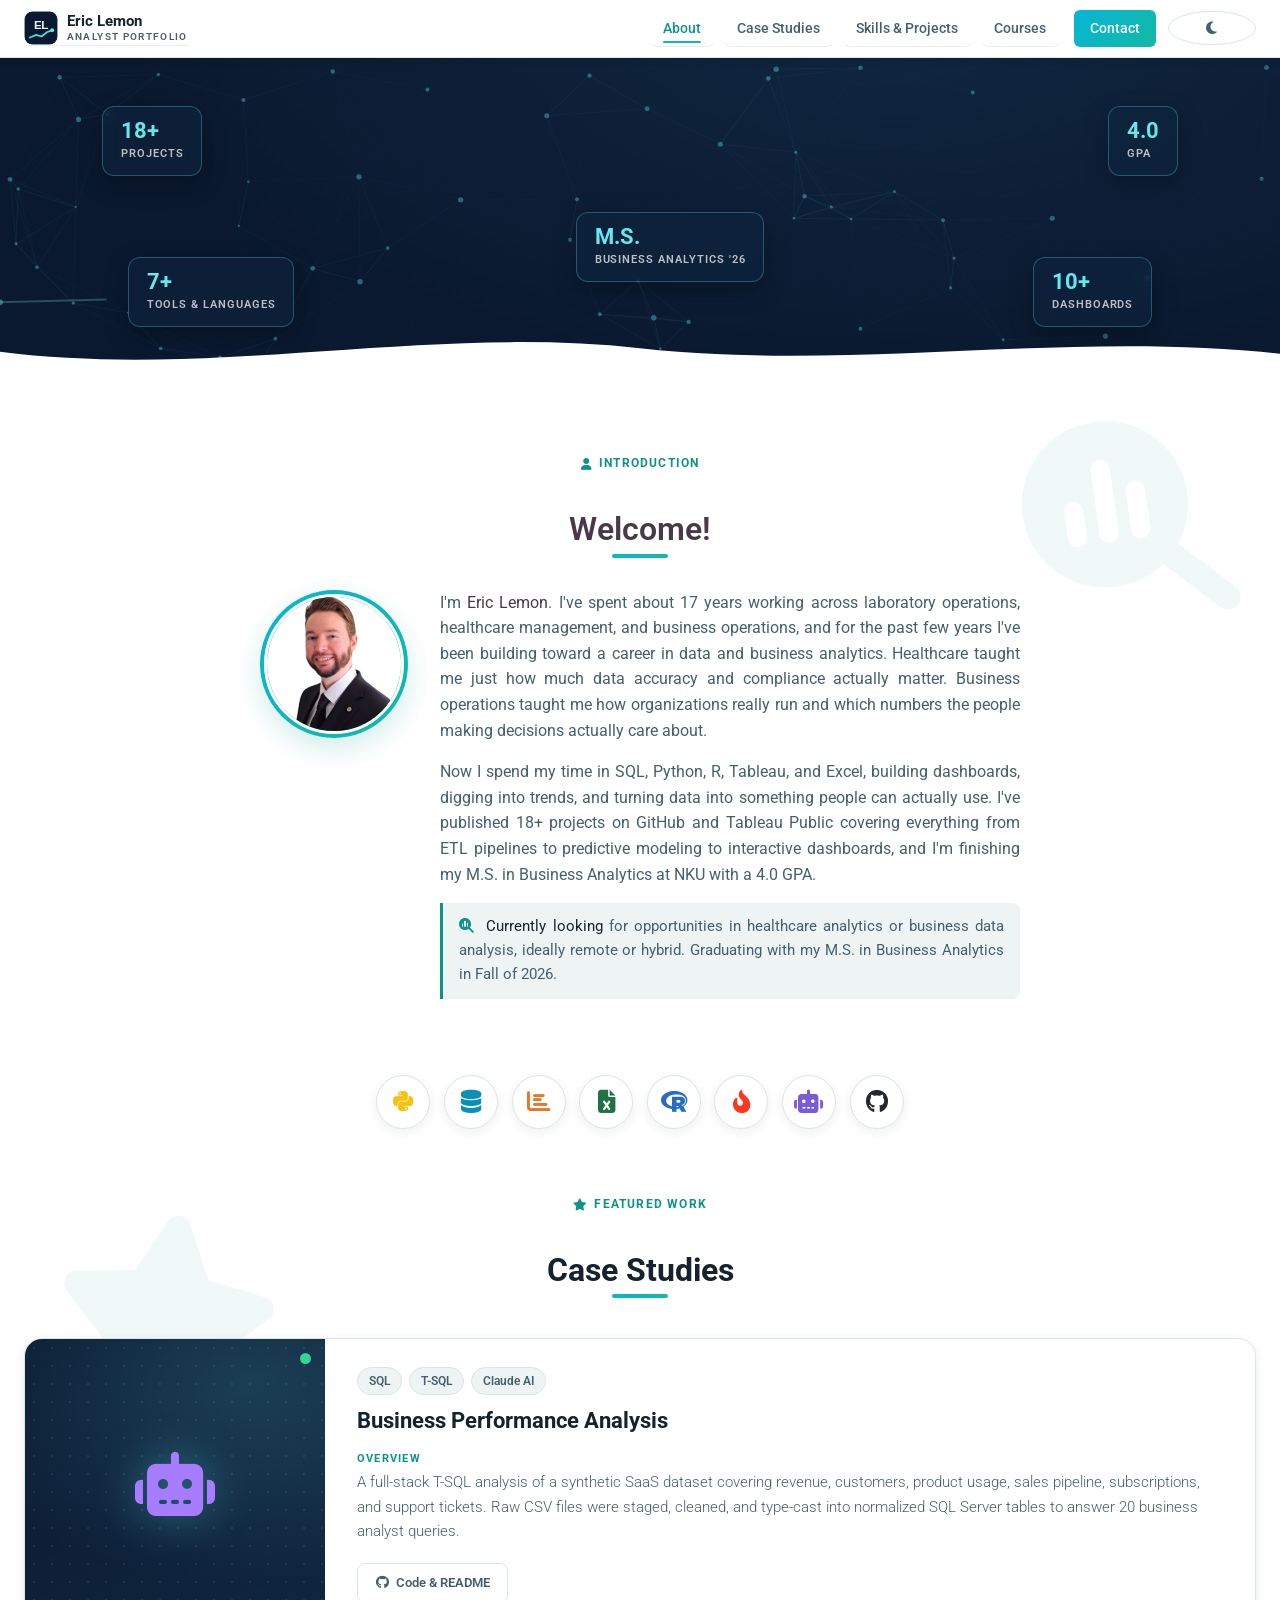
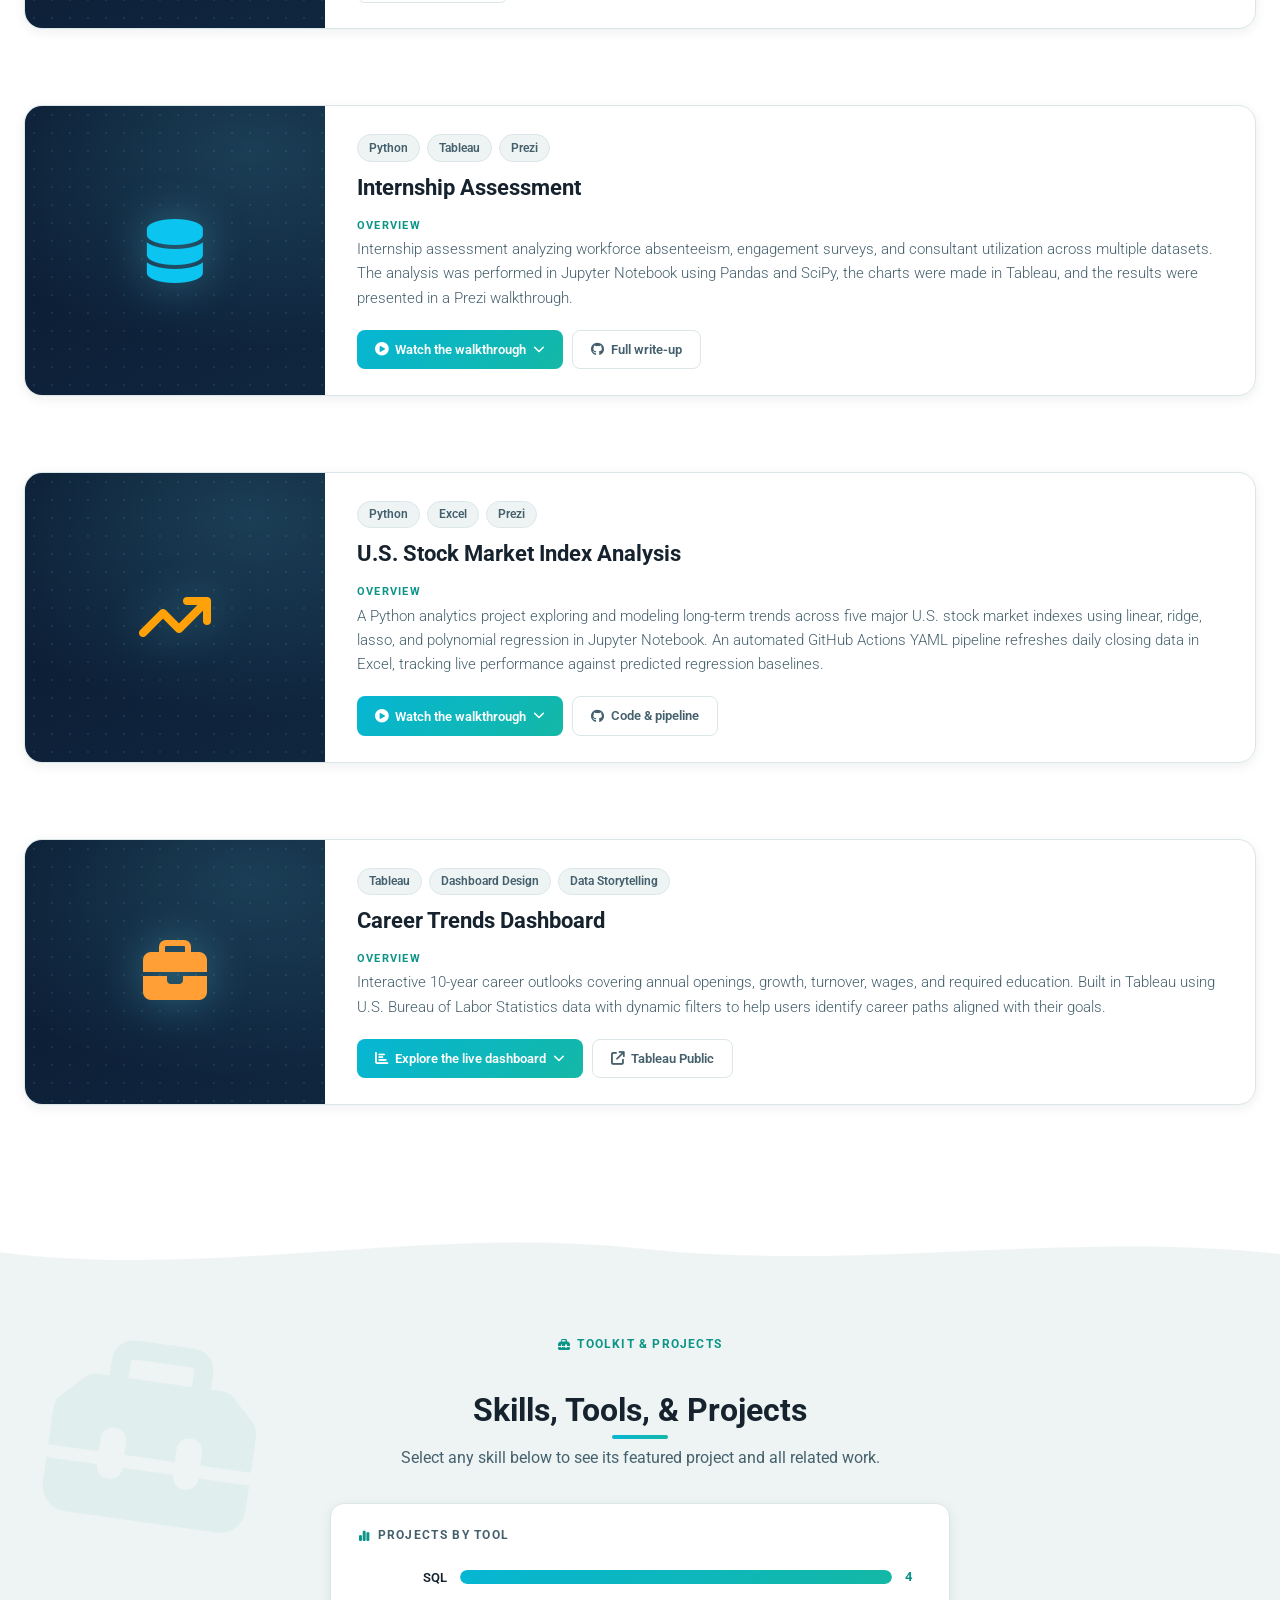
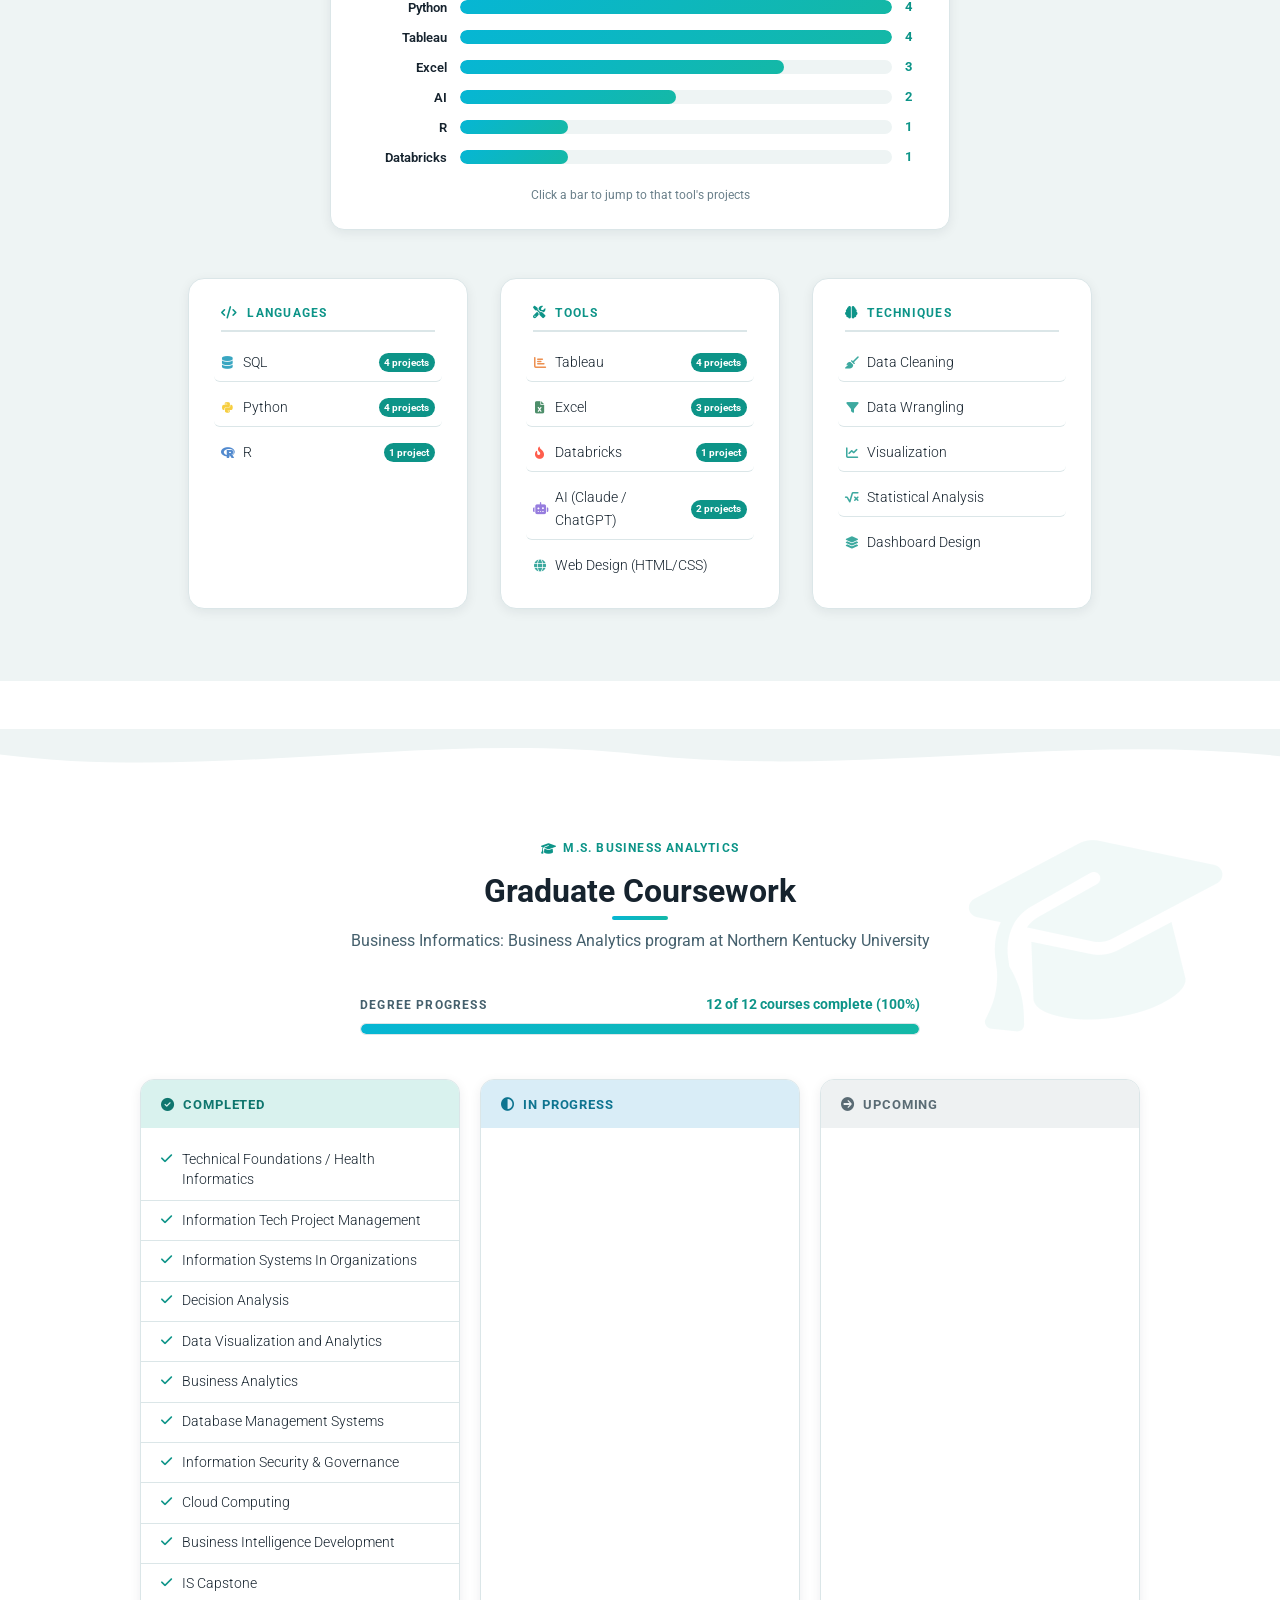
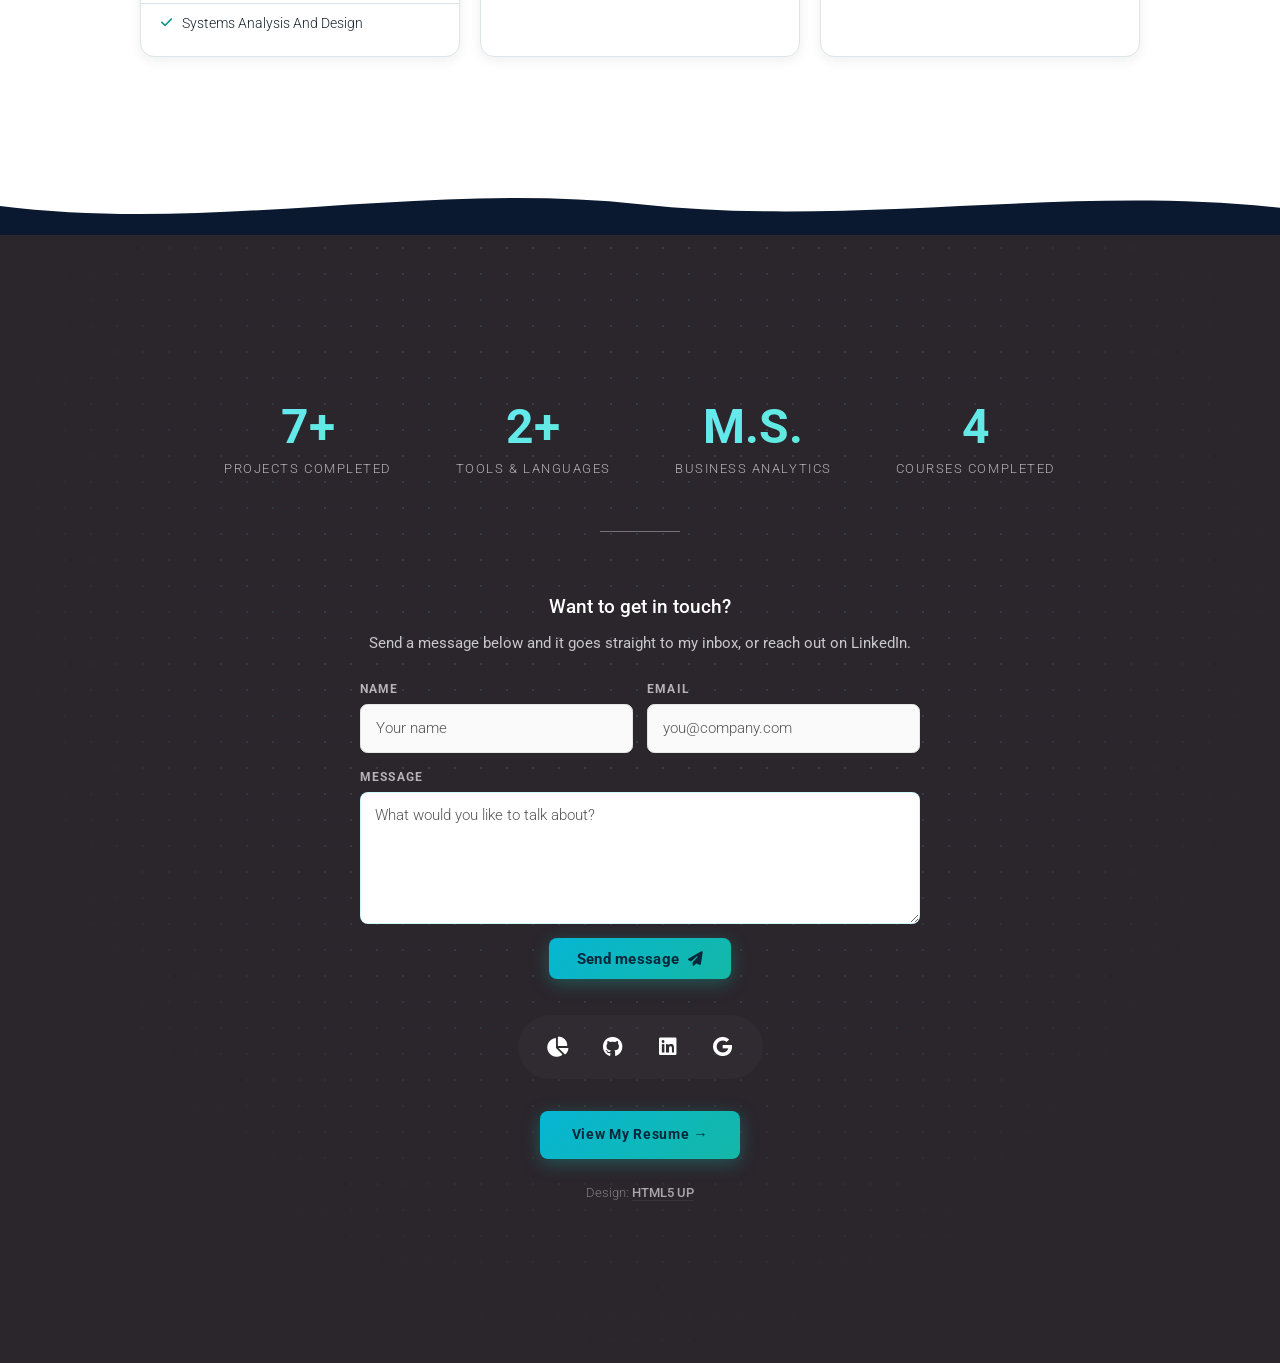
==== commit 978d2f64: "11/18/2026" ====
--- a/index.html
+++ b/index.html
@@ -190,12 +190,15 @@
 					</div>
 					<h3 class="fc-title">Business Performance Analysis</h3>
 					<dl class="fc-case">
-						<div><dt>A full-stack SQL analysis of a SaaS business dataset covering revenue, customers, product usage, sales pipeline, subscriptions, and support tickets. Files were generated with AI and questions were asked by AI to simulate a business analyst's workflow. The project includes a full README below.</div></dt>
-						</dl>
+  					<div>
+						<dt>Overview</dt>
+						<dd>A full-stack T-SQL analysis of a synthetic SaaS dataset covering revenue, customers, product usage, sales pipeline, subscriptions, and support tickets. Raw CSV files were staged, cleaned, and type-cast into normalized SQL Server tables to answer 20 business analyst queries.</dd>
+					</div>
+					</dl>
 					<div class="fc-links">
-						</button>
-						<a href="https://github.com/ewlemon/Business-SQL-Project/blob/main/README.md" target="_blank" rel="noopener" class="fc-link"><i class="fab fa-github"></i> Code &amp; README</a>
-					</div>
+					<a href="https://github.com/ewlemon/Business-SQL-Project/blob/main/README.md" target="_blank" rel="noopener" class="fc-link"><i class="fab fa-github"></i> Code &amp; README</a>
+					</div>
+
 				</div>
 				</div><!-- /fc-main -->
 				<div class="fc-embed-panel"><div class="fc-embed-overflow"><div class="fc-embed-inner"></div></div></div>
@@ -215,8 +218,11 @@
 					</div>
 					<h3 class="fc-title">Internship Assessment</h3>
 					<dl class="fc-case">
-						<div><dt>Internship assessment analyzing workforce absenteeism, engagement surveys, and consultant utilization across multiple datasets. The analysis was performed in Jupyter Notebook using Pandas and SciPy, the charts were made in Tableau, and the results were presented in a Prezi walkthrough.</div></dt>
-						</dl>
+  					<div>
+						<dt>Overview</dt>
+						<dd>Internship assessment analyzing workforce absenteeism, engagement surveys, and consultant utilization across multiple datasets. The analysis was performed in Jupyter Notebook using Pandas and SciPy, the charts were made in Tableau, and the results were presented in a Prezi walkthrough.</dd>
+					</div>
+					</dl>
 					<div class="fc-links">
 						<button class="fc-link fc-link-primary fc-expand" data-show-label="Watch the walkthrough" data-hide-label="Hide the walkthrough" aria-expanded="false">
 							<i class="fa-solid fa-circle-play"></i> <span class="fc-expand-label">Watch the walkthrough</span> <i class="fa-solid fa-chevron-down fc-chev"></i>
@@ -242,14 +248,18 @@
 					</div>
 					<h3 class="fc-title">U.S. Stock Market Index Analysis</h3>
 					<dl class="fc-case">
-						<div><dt>A data analytics project focused on exploring and modeling long-term trends in major U.S. stock market indexes using Jupyter Notebook. The work highlights practical Python skills (data cleaning, visualization, and regression modeling), as well as techniques learned in graduate-level analytics coursework. A YAML pipeline in GitHub Actions refreshes the data every day, keeping the analysis current and comparing it to the regression analysis.</div></dt>
+					<div>
+						<dt>Overview</dt>
+						<dd>A Python analytics project exploring and modeling long-term trends across five major U.S. stock market indexes using linear, ridge, lasso, and polynomial regression in Jupyter Notebook. An automated GitHub Actions YAML pipeline refreshes daily closing data in Excel, tracking live performance against predicted regression baselines.</dd>
+					</div>
 					</dl>
 					<div class="fc-links">
-						<button class="fc-link fc-link-primary fc-expand" data-show-label="Watch the walkthrough" data-hide-label="Hide the walkthrough" aria-expanded="false">
-							<i class="fa-solid fa-circle-play"></i> <span class="fc-expand-label">Watch the walkthrough</span> <i class="fa-solid fa-chevron-down fc-chev"></i>
-						</button>
-						<a href="https://github.com/ewlemon/Stock-Project" target="_blank" rel="noopener" class="fc-link"><i class="fab fa-github"></i> Code &amp; pipeline</a>
-					</div>
+					<button class="fc-link fc-link-primary fc-expand" data-show-label="Watch the walkthrough" data-hide-label="Hide the walkthrough" aria-expanded="false">
+						<i class="fa-solid fa-circle-play"></i> <span class="fc-expand-label">Watch the walkthrough</span> <i class="fa-solid fa-chevron-down fc-chev"></i>
+					</button>
+					<a href="https://github.com/ewlemon/Stock-Project" target="_blank" rel="noopener" class="fc-link"><i class="fab fa-github"></i> Code &amp; pipeline</a>
+					</div>
+
 				</div>
 				</div><!-- /fc-main -->
 				<div class="fc-embed-panel"><div class="fc-embed-overflow"><div class="fc-embed-inner"></div></div></div>
@@ -269,14 +279,18 @@
 					</div>
 					<h3 class="fc-title">Career Trends Dashboard</h3>
 					<dl class="fc-case">
-						<div><dt>Interactive 10-year career outlooks: annual openings, growth, turnover, wages, and required education, with filters designed to help users explore the data and find the most relevant career paths for their goals. The dashboard was built in Tableau using U.S. Bureau of Labor Statistics data.</div></dt>
+					<div>
+						<dt>Overview</dt>
+						<dd>Interactive 10-year career outlooks covering annual openings, growth, turnover, wages, and required education. Built in Tableau using U.S. Bureau of Labor Statistics data with dynamic filters to help users identify career paths aligned with their goals.</dd>
+					</div>
 					</dl>
 					<div class="fc-links">
-						<button class="fc-link fc-link-primary fc-expand" data-show-label="Explore the live dashboard" data-hide-label="Hide the dashboard" aria-expanded="false">
-							<i class="fa-solid fa-chart-bar"></i> <span class="fc-expand-label">Explore the live dashboard</span> <i class="fa-solid fa-chevron-down fc-chev"></i>
-						</button>
-						<a href="https://public.tableau.com/app/profile/eric.lemon/viz/LemonAssignmentFinal/Dashboard" target="_blank" rel="noopener" class="fc-link"><i class="fa-solid fa-arrow-up-right-from-square"></i> Tableau Public</a>
-					</div>
+					<button class="fc-link fc-link-primary fc-expand" data-show-label="Explore the live dashboard" data-hide-label="Hide the dashboard" aria-expanded="false">
+						<i class="fa-solid fa-chart-bar"></i> <span class="fc-expand-label">Explore the live dashboard</span> <i class="fa-solid fa-chevron-down fc-chev"></i>
+					</button>
+					<a href="https://public.tableau.com/app/profile/eric.lemon/viz/LemonAssignmentFinal/Dashboard" target="_blank" rel="noopener" class="fc-link"><i class="fa-solid fa-arrow-up-right-from-square"></i> Tableau Public</a>
+					</div>
+
 				</div>
 				</div><!-- /fc-main -->
 				<div class="fc-embed-panel"><div class="fc-embed-overflow"><div class="fc-embed-inner"></div></div></div>
